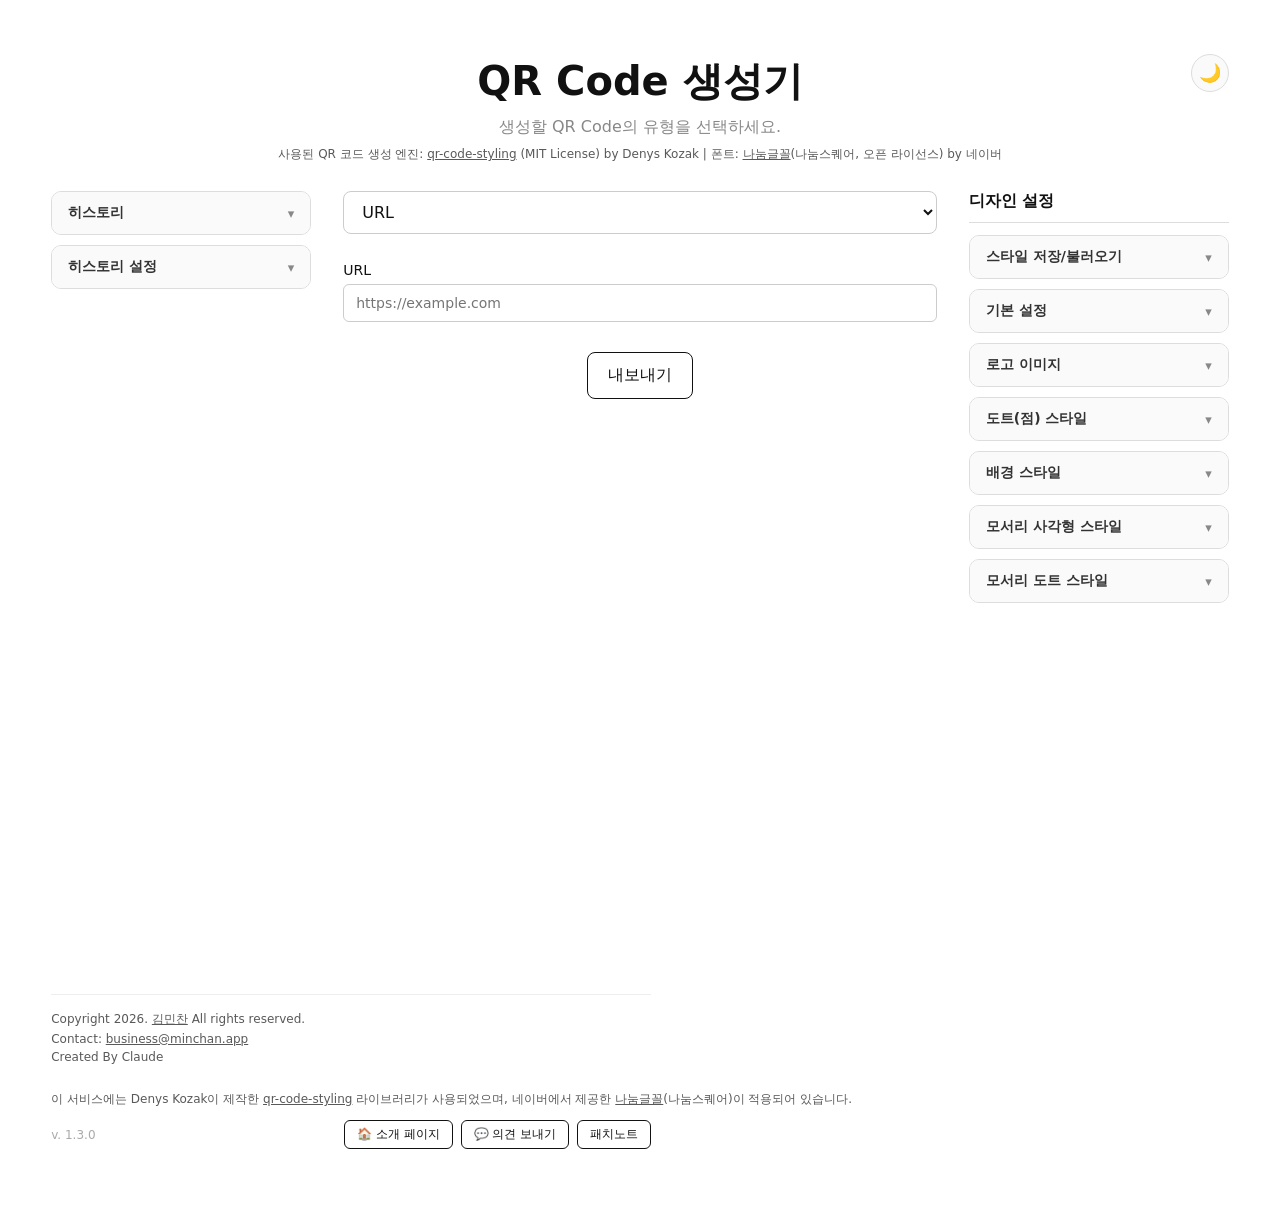
==== app.html @ cf6f876b "v. 1.4.0" ====
<!doctype html>
<html lang="ko">
  <head>
    <meta charset="UTF-8" />
    <meta name="viewport" content="width=device-width, initial-scale=1.0" />
    <!-- 테마 FOUC 방지: CSS 로드 전에 data-theme 속성을 즉시 적용 -->
    <script>
      (function () {
        var t =
          localStorage.getItem("qrgen-theme") ||
          (window.matchMedia("(prefers-color-scheme: dark)").matches
            ? "dark"
            : "light");
        document.documentElement.setAttribute("data-theme", t);
      })();
    </script>
    <title>QR Code 생성기 | 와이파이·연락처·일정 QR코드 무료 생성</title>

    <!-- 외부 도메인 미리 연결 -->
    <link rel="preconnect" href="https://cdn.jsdelivr.net" crossorigin />
    <link rel="preconnect" href="https://unpkg.com" crossorigin />

    <!-- 헤더에 바로 쓰이는 폰트는 preload -->
    <link
      rel="preload"
      href="https://cdn.jsdelivr.net/gh/moonspam/NanumSquare@master/NanumSquareB.woff2"
      as="font"
      type="font/woff2"
      crossorigin
    />

    <!-- 인증 관련 -->
    <meta
      name="naver-site-verification"
      content="c78c9ea07f82de562ffab18982769037eab8edfd"
    />
    <meta name="google-adsense-account" content="ca-pub-9976228668134956" />
    <!-- 인증 관련 END-->

    <!-- 검색엔진 메타데이터 -->
    <meta
      name="title"
      content="QR Code 생성기 | 와이파이·연락처·일정 QR코드 무료 생성"
    />
    <meta
      name="description"
      content="텍스트, 와이파이, URL, 이메일, 전화번호, 연락처, 일정, 위치까지 9가지 종류의 QR 코드를 무료로 만들 수 있는 사이트입니다. 색상·로고·모양 등 디자인을 자유롭게 커스터마이징하고 PNG, JPEG, WEBP, SVG로 다운로드하세요."
    />
    <meta name="author" content="김민찬" />
    <meta name="language" content="Korean" />
    <meta name="robots" content="index, follow" />
    <link rel="canonical" href="https://qr.minchan.app/app" />
    <!-- 검색엔진 메타데이터 END -->

    <!-- Open Graph -->
    <meta property="og:type" content="website" />
    <meta property="og:site_name" content="QR Code 생성기" />
    <meta
      property="og:title"
      content="QR Code 생성기 | 와이파이·연락처·일정 QR코드 무료 생성"
    />
    <meta
      property="og:description"
      content="텍스트, 와이파이, URL, 이메일, 전화번호, 일정 등등 9가지 종류의 QR 코드를 무료로 만들고 커스터마이징까지 할 수 있는 사이트입니다."
    />
    <meta property="og:url" content="https://qr.minchan.app/app" />
    <meta property="og:image" content="https://qr.minchan.app/og-image.png" />
    <meta property="og:locale" content="ko_KR" />
    <!-- Open Graph END -->

    <!-- SNS-Twitter 메타데이터 -->
    <meta name="twitter:card" content="summary_large_image" />
    <meta
      name="twitter:title"
      content="QR Code 생성기 | 와이파이·연락처·일정 QR코드 무료 생성"
    />
    <meta
      name="twitter:description"
      content="텍스트, 와이파이, URL, 이메일, 전화번호, 일정 등등 9가지 종류의 QR 코드를 무료로 만들고 커스터마이징까지 할 수 있는 사이트입니다."
    />
    <meta name="twitter:image" content="https://qr.minchan.app/og-image.png" />
    <!-- SNS-Twitter 메타데이터 END -->

    <!-- Favicon 설정 -->
    <link
      rel="apple-touch-icon"
      sizes="57x57"
      href="/favicon/apple-icon-57x57.png"
    />
    <link
      rel="apple-touch-icon"
      sizes="60x60"
      href="/favicon/apple-icon-60x60.png"
    />
    <link
      rel="apple-touch-icon"
      sizes="72x72"
      href="/favicon/apple-icon-72x72.png"
    />
    <link
      rel="apple-touch-icon"
      sizes="76x76"
      href="/favicon/apple-icon-76x76.png"
    />
    <link
      rel="apple-touch-icon"
      sizes="114x114"
      href="/favicon/apple-icon-114x114.png"
    />
    <link
      rel="apple-touch-icon"
      sizes="120x120"
      href="/favicon/apple-icon-120x120.png"
    />
    <link
      rel="apple-touch-icon"
      sizes="144x144"
      href="/favicon/apple-icon-144x144.png"
    />
    <link
      rel="apple-touch-icon"
      sizes="152x152"
      href="/favicon/apple-icon-152x152.png"
    />
    <link
      rel="apple-touch-icon"
      sizes="180x180"
      href="/favicon/apple-icon-180x180.png"
    />
    <link
      rel="icon"
      type="image/png"
      sizes="192x192"
      href="/favicon/android-icon-192x192.png"
    />
    <link
      rel="icon"
      type="image/png"
      sizes="32x32"
      href="/favicon/favicon-32x32.png"
    />
    <link
      rel="icon"
      type="image/png"
      sizes="96x96"
      href="/favicon/favicon-96x96.png"
    />
    <link
      rel="icon"
      type="image/png"
      sizes="16x16"
      href="/favicon/favicon-16x16.png"
    />
    <link rel="manifest" href="/favicon/manifest.json" />
    <meta name="msapplication-TileColor" content="#ffffff" />
    <meta
      name="msapplication-TileImage"
      content="/favicon/ms-icon-144x144.png"
    />
    <meta name="theme-color" content="#ffffff" />
    <!-- Favicon 설정 END -->

    <style>
      @font-face {
        font-family: "NanumSquare";
        font-weight: 400;
        font-display: swap; /* 추가 */
        src:
          local("☺"),
          url("https://cdn.jsdelivr.net/gh/moonspam/NanumSquare@master/NanumSquareR.woff2")
            format("woff2");
      }
      @font-face {
        font-family: "NanumSquare";
        font-weight: 700;
        font-display: swap; /* 추가 */
        src:
          local("☺"),
          url("https://cdn.jsdelivr.net/gh/moonspam/NanumSquare@master/NanumSquareB.woff2")
            format("woff2");
      }
    </style>

    <link rel="stylesheet" href="/app.css" />

    <!-- 렌더링 막지 않도록 defer -->
    <script defer src="/app.js"></script>

    <!-- QR Code generation powered by qr-code-styling.js (MIT License) by Denys Kozak -->
    <!-- LICENSE: https://github.com/kozakdenys/qr-code-styling/blob/master/LICENSE ----->
    <script
      defer
      src="https://unpkg.com/qr-code-styling@1.9.2/lib/qr-code-styling.js"
    ></script>
    <!----------------------------------------------------------------------------------->
  </head>
  <body>
    <div class="page-content">
      <header class="page-header">
        <button
          id="theme-toggle"
          type="button"
          class="theme-toggle-btn"
          title="다크 모드로 전환"
        >
          🌙
        </button>
        <h1 id="title">QR Code 생성기</h1>
        <p class="lead">생성할 QR Code의 유형을 선택하세요.</p>
        <p class="engine-credit">
          사용된 QR 코드 생성 엔진:
          <a
            href="https://github.com/kozakdenys/qr-code-styling"
            target="_blank"
            rel="noopener"
            >qr-code-styling</a
          >
          (MIT License) by Denys Kozak | 폰트:
          <a
            href="https://hangeul.naver.com/fonts/search?f=nanum"
            target="_blank"
            rel="noopener"
            >나눔글꼴</a
          >(나눔스퀘어, 오픈 라이선스) by 네이버
        </p>
      </header>

      <!-- 비 크롬 브라우저 경고 -->
      <div id="browser-warning" style="display: none">
        <div class="browser-warning-box">
          <div class="browser-warning-content">
            <h3 style="text-align: center">⚠️ 다른 브라우저 감지 됨 ⚠️</h3>
            Google Chrome이 아닌 브라우저에서 사용 시 일부 기능(내보내기,
            미리보기 실시간 반영 등)이 정상적으로 동작하지 않을 수 있습니다.
            <a
              id="browser-warning-chrome-link"
              href="#"
              target="_self"
              rel="noopener"
              >Chrome으로 열기</a
            >
          </div>
          <div class="browser-warning-footer">
            <label class="browser-warning-label">
              <input type="checkbox" id="browser-warning-noshow" />
              이 경고 다시는 보지않기
            </label>
            <button id="browser-warning-close" type="button">닫기</button>
          </div>
        </div>
      </div>

      <div class="app-layout">
        <!-- ===================== 좌측(데스크톱)/하단(모바일): 히스토리 ===================== -->
        <aside class="panel-history">
          <div class="accordion-group" data-group="history">
            <div class="accordion" id="history-panel">
              <button type="button" class="accordion-header">
                <span class="accordion-title">히스토리</span>
                <span class="accordion-icon">▾</span>
              </button>
              <div class="accordion-body">
                <div class="accordion-body-inner">
                  <div class="history-toolbar">
                    <small id="history-count-label"></small>
                    <button id="btn-clear-history" type="button">
                      전체 삭제
                    </button>
                  </div>
                  <div id="history-list"></div>
                  <div id="history-pagination"></div>
                </div>
              </div>
            </div>

            <div class="accordion" id="history-settings">
              <button type="button" class="accordion-header">
                <span class="accordion-title">히스토리 설정</span>
                <span class="accordion-icon">▾</span>
              </button>
              <div class="accordion-body">
                <div class="accordion-body-inner">
                  <label class="toggle-row">
                    <input id="history-enabled-toggle" type="checkbox" />
                    히스토리 기록 사용
                  </label>

                  <label class="history-max-row">
                    히스토리 최대 개수
                    <input
                      id="history-max-input"
                      type="number"
                      min="1"
                      max="500"
                      value="50"
                    />
                  </label>
                  <p class="settings-note">
                    설정한 개수를 초과하면 오래된 기록부터 자동으로 삭제됩니다.
                    (즐겨찾기된 항목은 우선 순위가 가장 낮습니다.)
                  </p>

                  <p class="settings-note">
                    아래 항목은 개인정보 보호를 위해 기본적으로 기록되지
                    않습니다. 필요한 항목만 활성화 해주시기 바랍니다.<br />
                    (모든 히스토리 정보는 외부로 전송되지 않으며, 사용자의
                    브라우저에만 저장됩니다. 여러명이 사용하는 기기인 경우
                    활성화 하지 않는 것을 추천합니다.)
                  </p>

                  <label class="toggle-row">
                    <input
                      id="privacy-wifi-password"
                      type="checkbox"
                      data-field="wifi-password"
                    />
                    와이파이 비밀번호 기록
                  </label>
                  <label class="toggle-row">
                    <input
                      id="privacy-vcard-name"
                      type="checkbox"
                      data-field="vcard-name"
                    />
                    연락처 이름 기록
                  </label>
                  <label class="toggle-row">
                    <input
                      id="privacy-vcard-phone"
                      type="checkbox"
                      data-field="vcard-phone"
                    />
                    연락처 전화번호 기록
                  </label>
                  <label class="toggle-row">
                    <input
                      id="privacy-vcard-email"
                      type="checkbox"
                      data-field="vcard-email"
                    />
                    연락처 이메일 기록
                  </label>
                  <label class="toggle-row">
                    <input
                      id="privacy-tel-number"
                      type="checkbox"
                      data-field="tel-number"
                    />
                    전화번호(전화) 기록
                  </label>
                  <label class="toggle-row">
                    <input
                      id="privacy-sms-number"
                      type="checkbox"
                      data-field="sms-number"
                    />
                    전화번호(문자) 번호 기록
                  </label>
                  <label class="toggle-row">
                    <input
                      id="privacy-email-address"
                      type="checkbox"
                      data-field="email-address"
                    />
                    이메일 주소 기록
                  </label>
                </div>
              </div>
            </div>
          </div>
        </aside>

        <!-- ===================== 중앙: QR 생성 본문 ===================== -->
        <main class="panel-main">
          <label for="qr-type-select" class="sr-only">QR 코드 종류 선택</label>
          <select id="qr-type-select">
            <option value="url" selected>URL</option>
            <option value="wifi">와이파이</option>
            <option value="text">텍스트</option>
            <option value="email">이메일</option>
            <option value="tel">전화번호(전화)</option>
            <option value="sms">전화번호(문자)</option>
            <option value="vcard">연락처</option>
            <option value="event">일정</option>
            <option value="geo">위치</option>
          </select>

          <!-- 텍스트 -->
          <div class="type-fields-section" id="type-fields-text">
            <textarea
              id="text-content"
              placeholder="여기에 텍스트 입력..."
            ></textarea>
          </div>

          <!-- 와이파이 -->
          <div
            class="type-fields-section"
            id="type-fields-wifi"
            style="display: none"
          >
            <label>
              네트워크 이름 (SSID)
              <input id="wifi-ssid" type="text" placeholder="My_WiFi" />
            </label>
            <label>
              비밀번호
              <input id="wifi-password" type="text" placeholder="비밀번호" />
            </label>
            <label>
              암호화 방식
              <select id="wifi-encryption">
                <option value="WPA" selected>WPA/WPA2</option>
                <option value="WEP">WEP</option>
                <option value="nopass">암호화 없음</option>
              </select>
            </label>
            <label>
              <input id="wifi-hidden" type="checkbox" />
              숨겨진 네트워크
            </label>
          </div>

          <!-- URL -->
          <div
            class="type-fields-section"
            id="type-fields-url"
            style="display: none"
          >
            <label>
              URL
              <input
                id="url-input"
                type="text"
                placeholder="https://example.com"
              />
            </label>
          </div>

          <!-- 이메일 -->
          <div
            class="type-fields-section"
            id="type-fields-email"
            style="display: none"
          >
            <label>
              받는 사람 이메일
              <input
                id="email-address"
                type="email"
                placeholder="example@email.com"
              />
            </label>
            <label>
              제목 (선택)
              <input id="email-subject" type="text" />
            </label>
            <label>
              내용 (선택)
              <textarea id="email-body"></textarea>
            </label>
          </div>

          <!-- 전화번호(전화) -->
          <div
            class="type-fields-section"
            id="type-fields-tel"
            style="display: none"
          >
            <label>
              전화번호
              <input id="tel-number" type="tel" placeholder="010-1234-5678" />
            </label>
          </div>

          <!-- 전화번호(문자) -->
          <div
            class="type-fields-section"
            id="type-fields-sms"
            style="display: none"
          >
            <label>
              전화번호
              <input id="sms-number" type="tel" placeholder="010-1234-5678" />
            </label>
            <label>
              문자 내용 (선택)
              <textarea id="sms-message"></textarea>
            </label>
          </div>

          <!-- 연락처 -->
          <div
            class="type-fields-section"
            id="type-fields-vcard"
            style="display: none"
          >
            <label>
              이름
              <input id="vcard-name" type="text" />
            </label>
            <label>
              전화번호 (선택)
              <input id="vcard-phone" type="tel" />
            </label>
            <label>
              이메일 (선택)
              <input id="vcard-email" type="email" />
            </label>
            <label>
              회사/소속 (선택)
              <input id="vcard-org" type="text" />
            </label>
          </div>

          <!-- 일정 -->
          <div
            class="type-fields-section"
            id="type-fields-event"
            style="display: none"
          >
            <label>
              제목
              <input id="event-title" type="text" />
            </label>
            <label>
              시작 일시
              <input id="event-start" type="datetime-local" />
            </label>
            <label>
              종료 일시 (선택)
              <input id="event-end" type="datetime-local" />
            </label>
            <label>
              장소 (선택)
              <input id="event-location" type="text" />
            </label>
            <label>
              설명 (선택)
              <textarea id="event-description"></textarea>
            </label>
          </div>

          <!-- 위치 -->
          <div
            class="type-fields-section"
            id="type-fields-geo"
            style="display: none"
          >
            <label>
              위도
              <input
                id="geo-lat"
                type="number"
                step="any"
                placeholder="37.5665"
              />
            </label>
            <label>
              경도
              <input
                id="geo-lng"
                type="number"
                step="any"
                placeholder="126.978"
              />
            </label>
          </div>

          <div id="qr-contrast-warning" style="display: none">
            <div class="contrast-warning-box">
              <span id="contrast-warning-text"></span>
              <details class="contrast-tip">
                <summary>해결 방법 보기</summary>
                <div class="contrast-tip-body">
                  <p>
                    배경색과 도트(점)·모서리 색상 사이의 명도 차이가 부족합니다.
                  </p>
                  <ul>
                    <li>
                      배경색을 더 밝게, 도트·모서리 색상을 더 어둡게 디자인하기
                    </li>
                    <li>
                      또는 반대로 어두운 배경에 밝은 도트·모서리로 디자인하기
                    </li>
                    <li>
                      그라데이션 사용 시 양 끝 색상 모두 배경과 충분한 대비
                      유지하기
                    </li>
                  </ul>
                </div>
              </details>
            </div>
          </div>

          <div id="qr-density-warning" style="display: none">
            <div class="contrast-warning-box">
              <span id="density-warning-text"></span>
              <details class="contrast-tip">
                <summary>해결 방법 보기</summary>
                <div class="contrast-tip-body">
                  <p>
                    입력한 내용(특히 한글)이 많을수록 QR 코드 안에 담기는
                    데이터양이 늘어나 모듈(점) 개수가 많아지고 조밀해집니다.
                  </p>
                  <ul>
                    <li>입력한 텍스트/내용을 줄이기</li>
                    <li>
                      오류 복원율을 L 또는 M으로 낮추기 (Q·H는 복원 데이터가
                      많아 더 조밀해집니다)
                    </li>
                    <li>로고 이미지를 제거하거나 더 작게 설정하기</li>
                    <li>
                      실제 출력(인쇄/화면) 크기를 키워서 모듈 하나의 크기를
                      키우기
                    </li>
                  </ul>
                </div>
              </details>
            </div>
          </div>

          <div id="qr-preview"></div>

          <button id="btn-export">내보내기</button>
        </main>

        <!-- ===================== 우측(데스크톱)/하단(모바일): 디자인 설정 ===================== -->
        <aside class="panel-design">
          <h2 class="panel-title">디자인 설정</h2>

          <div class="accordion-group" data-group="design">
            <div class="accordion">
              <button type="button" class="accordion-header">
                <span class="accordion-title">스타일 저장/불러오기</span>
                <span class="accordion-icon">▾</span>
              </button>
              <div class="accordion-body">
                <div class="accordion-body-inner">
                  <label>
                    스타일 이름
                    <input
                      id="preset-name-input"
                      type="text"
                      placeholder="예: 블루 그라데이션"
                    />
                  </label>
                  <div class="preset-actions">
                    <button id="btn-save-preset" type="button">
                      현재 디자인 저장
                    </button>
                  </div>

                  <label>
                    저장된 스타일
                    <select id="preset-select">
                      <option value="">저장된 스타일 없음</option>
                    </select>
                  </label>
                  <div class="preset-actions">
                    <button id="btn-load-preset" type="button">불러오기</button>
                    <button id="btn-delete-preset" type="button">삭제</button>
                  </div>
                </div>
              </div>
            </div>

            <div class="accordion">
              <button type="button" class="accordion-header">
                <span class="accordion-title">기본 설정</span>
                <span class="accordion-icon">▾</span>
              </button>
              <div class="accordion-body">
                <div class="accordion-body-inner">
                  <label>
                    모양
                    <select id="shape-select">
                      <option value="square" selected>사각형</option>
                      <option value="circle">원형</option>
                    </select>
                  </label>

                  <label>
                    너비 (px)
                    <input
                      id="width-input"
                      type="number"
                      min="50"
                      value="300"
                    />
                  </label>

                  <label>
                    높이 (px)
                    <input
                      id="height-input"
                      type="number"
                      min="50"
                      value="300"
                    />
                  </label>

                  <div class="logo-source-field">
                    <span>미리보기 화면 맞춤 기준</span>
                    <div class="logo-source-options">
                      <label
                        ><input
                          type="radio"
                          name="preview-view-mode"
                          checked
                          value="height"
                        />
                        높이 기준</label
                      >
                      <label
                        ><input
                          type="radio"
                          name="preview-view-mode"
                          value="width"
                        />
                        너비 기준</label
                      >
                      <label
                        ><input
                          type="radio"
                          name="preview-view-mode"
                          value="manual"
                        />
                        직접 조절</label
                      >
                    </div>
                  </div>
                  <p class="settings-note">
                    화면에 보이는 미리보기 크기에만 적용됩니다 (내보내기 이미지
                    해상도는 아래 너비/높이(px) 값을 따릅니다). 높이 기준을
                    선택하면 화면에 남은 공간을 최대한 채우도록 미리보기 높이가
                    자동으로 계산되고, 직접 조절을 선택하면 미리보기 상자 오른쪽
                    가장자리를 드래그해 1:1 비율을 유지한 채 크기를 조절할 수
                    있습니다.
                  </p>

                  <label>
                    전체 여백 (px)
                    <input id="margin-input" type="number" min="0" value="0" />
                  </label>

                  <label>
                    오류 복원율
                    <select id="error-corr-select">
                      <option value="L">L (약 7% 복원)</option>
                      <option value="M">M (약 15% 복원)</option>
                      <option value="Q" selected>Q (약 25% 복원)</option>
                      <option value="H">H (약 30% 복원)</option>
                    </select>
                  </label>
                </div>
              </div>
            </div>

            <div class="accordion">
              <button type="button" class="accordion-header">
                <span class="accordion-title">로고 이미지</span>
                <span class="accordion-icon">▾</span>
              </button>
              <div class="accordion-body">
                <div class="accordion-body-inner">
                  <div class="logo-source-field">
                    <span>입력 방식</span>
                    <div class="logo-source-options">
                      <label
                        ><input
                          type="radio"
                          name="logo-source"
                          value="url"
                          checked
                        />
                        URL</label
                      >
                      <label
                        ><input
                          type="radio"
                          name="logo-source"
                          value="upload"
                        />
                        파일 업로드</label
                      >
                    </div>
                  </div>

                  <div id="logo-url-area">
                    <label>
                      로고 이미지 URL
                      <input
                        id="logo-url-input"
                        type="text"
                        placeholder="https://..."
                      />
                    </label>
                  </div>

                  <div id="logo-upload-area" style="display: none">
                    <label>
                      로고 이미지 파일
                      <input
                        id="logo-file-input"
                        type="file"
                        accept="image/*"
                      />
                    </label>
                    <div id="logo-file-preview" style="display: none">
                      <img
                        id="logo-file-thumb"
                        src=""
                        alt="업로드한 로고 이미지 미리보기"
                      />
                      <button id="logo-file-clear" type="button">제거</button>
                    </div>
                  </div>

                  <label>
                    로고 크기 (0 ~ 0.5)
                    <input
                      id="image-size-input"
                      type="number"
                      min="0"
                      max="0.5"
                      step="0.01"
                      value="0.4"
                    />
                  </label>

                  <label>
                    로고 마진 (px)
                    <input
                      id="image-margin-input"
                      type="number"
                      min="0"
                      value="0"
                    />
                  </label>
                </div>
              </div>
            </div>

            <div class="accordion">
              <button type="button" class="accordion-header">
                <span class="accordion-title">도트(점) 스타일</span>
                <span class="accordion-icon">▾</span>
              </button>
              <div class="accordion-body">
                <div class="accordion-body-inner">
                  <small
                    >주의: 배경색과 비슷한 밝기의 색을 선택할 경우 인식이 잘 안
                    될 수도 있습니다.</small
                  >
                  <label>
                    색상
                    <input id="dots-color-input" type="color" value="#000000" />
                  </label>

                  <label>
                    스타일
                    <select id="dots-type-select">
                      <option value="square" selected>사각형</option>
                      <option value="rounded">둥근 사각형</option>
                      <option value="extra-rounded">매우 둥근 사각형</option>
                      <option value="dots">점 패턴</option>
                      <option value="classy">클래식</option>
                      <option value="classy-rounded">둥근 클래식</option>
                    </select>
                  </label>

                  <label>
                    <input id="dots-gradient-toggle" type="checkbox" />
                    그라데이션 사용
                  </label>

                  <div id="dots-gradient-fields">
                    <label>
                      그라데이션 종류
                      <select id="dots-gradient-type-select">
                        <option value="linear" selected>선형</option>
                        <option value="radial">원형</option>
                      </select>
                    </label>

                    <label>
                      회전 (도)
                      <input
                        id="dots-gradient-rotation-input"
                        type="number"
                        value="0"
                      />
                    </label>

                    <label>
                      색상 1
                      <input
                        id="dots-gradient-color1-input"
                        type="color"
                        value="#000000"
                      />
                    </label>

                    <label>
                      색상 2
                      <input
                        id="dots-gradient-color2-input"
                        type="color"
                        value="#ffffff"
                      />
                    </label>
                  </div>
                </div>
              </div>
            </div>

            <div class="accordion">
              <button type="button" class="accordion-header">
                <span class="accordion-title">배경 스타일</span>
                <span class="accordion-icon">▾</span>
              </button>
              <div class="accordion-body">
                <div class="accordion-body-inner">
                  <label>
                    색상
                    <input id="bg-color-input" type="color" value="#ffffff" />
                  </label>

                  <label>
                    <input id="bg-gradient-toggle" type="checkbox" />
                    그라데이션 사용
                  </label>

                  <div id="bg-gradient-fields">
                    <label>
                      그라데이션 종류
                      <select id="bg-gradient-type-select">
                        <option value="linear" selected>선형</option>
                        <option value="radial">원형</option>
                      </select>
                    </label>

                    <label>
                      회전 (도)
                      <input
                        id="bg-gradient-rotation-input"
                        type="number"
                        value="0"
                      />
                    </label>

                    <label>
                      색상 1
                      <input
                        id="bg-gradient-color1-input"
                        type="color"
                        value="#ffffff"
                      />
                    </label>

                    <label>
                      색상 2
                      <input
                        id="bg-gradient-color2-input"
                        type="color"
                        value="#000000"
                      />
                    </label>
                  </div>
                </div>
              </div>
            </div>

            <div class="accordion">
              <button type="button" class="accordion-header">
                <span class="accordion-title">모서리 사각형 스타일</span>
                <span class="accordion-icon">▾</span>
              </button>
              <div class="accordion-body">
                <div class="accordion-body-inner">
                  <small
                    >주의: 배경색과 비슷한 밝기의 색을 선택할 경우 인식이 잘 안
                    될 수도 있습니다.</small
                  >
                  <label>
                    색상
                    <input
                      id="corners-square-color-input"
                      type="color"
                      value="#000000"
                    />
                  </label>

                  <label>
                    스타일
                    <select id="corners-square-type-select">
                      <option value="">(점 스타일 따라가기)</option>
                      <option value="square">사각형</option>
                      <option value="dot">원형</option>
                      <option value="dots">점 패턴</option>
                      <option value="rounded">둥근 사각형</option>
                      <option value="extra-rounded">매우 둥근 사각형</option>
                      <option value="classy">클래식</option>
                      <option value="classy-rounded">둥근 클래식</option>
                    </select>
                  </label>

                  <label>
                    <input
                      id="corners-square-gradient-toggle"
                      type="checkbox"
                    />
                    그라데이션 사용
                  </label>

                  <div id="corners-square-gradient-fields">
                    <label>
                      그라데이션 종류
                      <select id="corners-square-gradient-type-select">
                        <option value="linear" selected>선형</option>
                        <option value="radial">원형</option>
                      </select>
                    </label>

                    <label>
                      회전 (도)
                      <input
                        id="corners-square-gradient-rotation-input"
                        type="number"
                        value="0"
                      />
                    </label>

                    <label>
                      색상 1
                      <input
                        id="corners-square-gradient-color1-input"
                        type="color"
                        value="#000000"
                      />
                    </label>

                    <label>
                      색상 2
                      <input
                        id="corners-square-gradient-color2-input"
                        type="color"
                        value="#ffffff"
                      />
                    </label>
                  </div>
                </div>
              </div>
            </div>

            <div class="accordion">
              <button type="button" class="accordion-header">
                <span class="accordion-title">모서리 도트 스타일</span>
                <span class="accordion-icon">▾</span>
              </button>
              <div class="accordion-body">
                <div class="accordion-body-inner">
                  <small
                    >주의: 배경색과 비슷한 밝기의 색을 선택할 경우 인식이 잘 안
                    될 수도 있습니다.</small
                  >
                  <label>
                    색상
                    <input
                      id="corners-dot-color-input"
                      type="color"
                      value="#000000"
                    />
                  </label>

                  <label>
                    스타일
                    <select id="corners-dot-type-select">
                      <option value="">(점 스타일 따라가기)</option>
                      <option value="square">사각형</option>
                      <option value="dot">원형</option>
                      <option value="dots">점 패턴</option>
                      <option value="rounded">둥근 사각형</option>
                      <option value="extra-rounded">매우 둥근 사각형</option>
                      <option value="classy">클래식</option>
                      <option value="classy-rounded">둥근 클래식</option>
                    </select>
                  </label>

                  <label>
                    <input id="corners-dot-gradient-toggle" type="checkbox" />
                    그라데이션 사용
                  </label>

                  <div id="corners-dot-gradient-fields">
                    <label>
                      그라데이션 종류
                      <select id="corners-dot-gradient-type-select">
                        <option value="linear" selected>선형</option>
                        <option value="radial">원형</option>
                      </select>
                    </label>

                    <label>
                      회전 (도)
                      <input
                        id="corners-dot-gradient-rotation-input"
                        type="number"
                        value="0"
                      />
                    </label>

                    <label>
                      색상 1
                      <input
                        id="corners-dot-gradient-color1-input"
                        type="color"
                        value="#000000"
                      />
                    </label>

                    <label>
                      색상 2
                      <input
                        id="corners-dot-gradient-color2-input"
                        type="color"
                        value="#ffffff"
                      />
                    </label>
                  </div>
                </div>
              </div>
            </div>
          </div>
        </aside>
      </div>
    </div>

    <div id="export-modal">
      <div class="modal-box">
        <h2>QR 코드 내보내기</h2>
        <select id="download-ext-select">
          <option value="png">.png</option>
          <option value="jpeg">.jpeg</option>
          <option value="webp">.webp</option>
          <option value="svg" selected>.svg</option>
        </select>
        <div id="export-contrast-warning" style="display: none">
          <div class="contrast-warning-box">
            <span id="export-contrast-warning-text"></span>
            <details class="contrast-tip">
              <summary>해결 방법 보기</summary>
              <div class="contrast-tip-body">
                <p>
                  배경색과 도트(점)·모서리 색상 사이의 명도 차이가 부족합니다.
                </p>
                <ul>
                  <li>
                    배경색을 더 밝게, 도트·모서리 색상을 더 어둡게 디자인하기
                  </li>
                  <li>
                    또는 반대로 어두운 배경에 밝은 도트·모서리로 디자인하기
                  </li>
                  <li>
                    그라데이션 사용 시 양 끝 색상 모두 배경과 충분한 대비
                    유지하기
                  </li>
                </ul>
              </div>
            </details>
          </div>
        </div>
        <div class="modal-actions">
          <button id="btn-download">다운로드</button>
          <button id="modal-close-btn">닫기</button>
        </div>
      </div>
    </div>

    <div id="patch-notes-modal">
      <div class="modal-box patch-notes-box">
        <h2>패치노트</h2>
        <div class="patch-notes-content">
          <!--
          <div class="patch-note-entry">
            <h3 class="patch-note-version">
              v. 1.0.0 <span class="patch-note-date">2026. 08.</span>
            </h3>
            <p class="patch-note-label">[버전 제목]</p>
            <ul>
              <li></li>
              <li></li>
            </ul>
          </div>
          -->
          <div class="patch-note-entry">
            <h3 class="patch-note-version">
              v. 1.4.0 <span class="patch-note-date">2026. 07. 29.</span>
            </h3>
            <p class="patch-note-label">사소한 기능 추가/버그 픽스</p>
            <ul>
              <li>
                여러가지 미리보기 표시 방법 추가 (기본 설정 -> 미리보기 화면
                맞춤 기준)
              </li>
              <li>
                전화번호/이메일 QR에서 ';', ',' 값이 포함 될 경우 문제가 생기는
                버그 픽스
              </li>
              <li>QR 조밀도 증가시 가이드라인 표시 기능 추가</li>
            </ul>
          </div>
          <div class="patch-note-entry">
            <h3 class="patch-note-version">
              v. 1.3.0 <span class="patch-note-date">2026. 07. 24.</span>
            </h3>
            <p class="patch-note-label">가이드 페이지 제작</p>
            <ul>
              <li>
                여러가지 가이드 페이지 제작 (<a
                  href="https://qr.minchan.app/wifi-qr"
                  >와이파이</a
                >, <a href="https://qr.minchan.app/business-card-qr">명함</a>,
                <a href="https://qr.minchan.app/menu-qr">메뉴판</a> qr 가이드)
              </li>
              <li>자기소개서 페이지 내용 추가</li>
              <li>사소한 버그 픽스</li>
            </ul>
          </div>
          <div class="patch-note-entry">
            <h3 class="patch-note-version">
              v. 1.2.0 <span class="patch-note-date">2026. 07. 01.</span>
            </h3>
            <p class="patch-note-label">사이트 자기소개서 제작</p>
            <ul>
              <li>어떤 도구인지 쉽게 알 수 있도록 소개페이지 추가</li>
            </ul>
          </div>
          <div class="patch-note-entry">
            <h3 class="patch-note-version">
              v. 1.1.0 <span class="patch-note-date">2026. 07. 01.</span>
            </h3>
            <p class="patch-note-label">
              히스토리 기능 개편 및 편의성 기능 추가
            </p>
            <ul>
              <li>민감정보가 모자이크된 히스토리도 불러올 수 있게 수정</li>
              <li>생성 버튼 삭제 및 자동 히스토리 등록</li>
              <li>히스토리 즐겨찾기 기능 추가</li>
              <li>오래된 히스토리 자동 삭제 기능 추가</li>
              <li>커스텀한 디자인 초기값으로 되돌리기 기능 추가</li>
              <li>
                마지막으로 생성한 QR 코드 유형을 다음 방문시 초기값으로 지정
              </li>
              <li>버그 제보, 건의 사항 등 의견을 듣기 위한 구글 폼 추가</li>
              <li>다크/라이트 모드 추가</li>
            </ul>
          </div>
          <div class="patch-note-entry">
            <h3 class="patch-note-version">
              v. 1.0.0 <span class="patch-note-date">2026. 06. 31.</span>
            </h3>
            <p class="patch-note-label">정식 출시</p>
            <ul>
              <li>
                URL, 텍스트, 와이파이, 이메일, 전화번호(전화/문자), 연락처,
                일정, 위치 등 9가지 유형의 QR Code 생성 지원
              </li>
              <li>QR Code의 색상·스타일·그라데이션·로고 커스터마이징</li>
              <li>PNG / JPEG / WEBP / SVG 형식 내보내기</li>
              <li>스타일 프리셋 저장 및 불러오기</li>
              <li>생성 히스토리 기록 (개인정보 보호 설정 포함)</li>
              <li>명도 대비 경고 (QR 인식률 저하 방지)</li>
              <li>모바일·데스크톱 반응형 디자인</li>
              <li>폰트 및 페이지 로딩 최적화</li>
              <li>Favicon 설정 추가</li>
              <li>패치노트 추가 및 현제 버전표기</li>
            </ul>
          </div>
        </div>
        <div class="modal-actions">
          <button id="patch-notes-close-btn">닫기</button>
        </div>
      </div>
    </div>

    <footer class="page-footer">
      <hr />
      <small
        >Copyright 2026. <a href="https://minchan.app">김민찬</a> All rights
        reserved.</small
      >
      <small>
        Contact: <a href="mailto:business@minchan.app">business@minchan.app</a>
      </small>
      <small>Created By Claude</small>
      <br />
      <small>
        이 서비스에는 Denys Kozak이 제작한
        <a
          href="https://github.com/kozakdenys/qr-code-styling"
          target="_blank"
          rel="noopener"
          >qr-code-styling</a
        >
        라이브러리가 사용되었으며, 네이버에서 제공한
        <a
          href="https://hangeul.naver.com/fonts/search?f=nanum"
          target="_blank"
          rel="noopener"
          >나눔글꼴</a
        >(나눔스퀘어)이 적용되어 있습니다.
      </small>
      <div class="footer-bar">
        <span class="site-version">v. 1.3.0</span>
        <div class="footer-bar-links">
          <a
            href="https://qr.minchan.app/"
            class="footer-btn footer-link-btn"
            id="link-to-landing"
            >🏠 소개 페이지</a
          >
          <a
            href="https://forms.gle/BvHiWuuexWZ9Sm5x8"
            target="_blank"
            rel="noopener"
            class="footer-btn footer-link-btn"
            >💬 의견 보내기</a
          >
          <button id="btn-patch-notes" type="button" class="footer-btn">
            패치노트
          </button>
        </div>
      </div>
    </footer>

    <script>
      // 소개 페이지로 돌아갈 때는 "qrgen-visited" 플래그를 지워서,
      // 소개 페이지가 곧바로 app.html로 되튕기지 않고 정상적으로 보이게 함.
      // (다음에 "사용해보기"를 다시 누르면 플래그는 다시 true로 설정됨)
      (function () {
        var link = document.getElementById("link-to-landing");
        if (!link) return;
        link.addEventListener("click", function () {
          try {
            localStorage.removeItem("qrgen-visited");
          } catch (e) {
            // localStorage를 못 쓰는 환경이면 그냥 넘어감
          }
        });
      })();
    </script>
  </body>
</html>
---- app.css ----
/* ===================================================================
   테마 변수  —  @media (prefers-color-scheme) 를 쓰면 시스템 설정을
   자동으로 따르지만, JS 가 <html data-theme="..."> 를 설정한 순간부터
   그 명시값이 우선합니다. 인라인 스크립트로 FOUC 를 방지합니다.
=================================================================== */
:root {
  color-scheme: light;

  /* 배경 */
  --bg: #ffffff;
  --bg-2: #fafafa;
  --bg-3: #f0f0f0;

  /* 텍스트 */
  --fg: #111111;
  --fg-2: #333333;
  --fg-3: #595959;
  --fg-4: #888888;
  --fg-5: #aaaaaa;

  /* 테두리 */
  --border: #dddddd;
  --border-2: #eeeeee;
  --border-input: #cccccc;

  /* 경고 — 중간 */
  --warn-mod-bg: #fff8e1;
  --warn-mod-border: #f9a825;
  --warn-mod-fg: #4e3600;

  /* 경고 — 심각 */
  --warn-sev-bg: #ffebee;
  --warn-sev-border: #e53935;
  --warn-sev-fg: #7f0000;

  /* 브라우저 경고 */
  --bwarn-bg: #fff8e1;
  --bwarn-border: #f9a825;
  --bwarn-fg: #4e3600;
  --bwarn-link: #0057b7;
  --bwarn-link-hover: #003d82;

  /* 즐겨찾기 */
  --fav: #f5a623;
  --fav-bg: #fff8ee;
  --fav-item-bg: #fffdf5;

  /* 패치노트 */
  --pn-border: #111111;

  /* 스크롤바 */
  --scrollbar-track: #f0f0f0;
  --scrollbar-thumb: #cccccc;
  --scrollbar-thumb-hover: #aaaaaa;

  /* 파일 인풋 */
  --file-bg: #f8f9fa;
  --file-border: #cccccc;
  --file-border-hover: #888888;
  --file-fg: #595959;
}

/* 다크 모드: 시스템 설정 (명시적 override 없을 때) */
@media (prefers-color-scheme: dark) {
  :root:not([data-theme="light"]) {
    color-scheme: dark;
    --bg: #141414;
    --bg-2: #1e1e1e;
    --bg-3: #2c2c2c;
    --fg: #e2e2e2;
    --fg-2: #c0c0c0;
    --fg-3: #909090;
    --fg-4: #636363;
    --fg-5: #666666;
    --border: #383838;
    --border-2: #2c2c2c;
    --border-input: #4a4a4a;
    --warn-mod-bg: #2a1f00;
    --warn-mod-border: #c68a00;
    --warn-mod-fg: #ffd54f;
    --warn-sev-bg: #240000;
    --warn-sev-border: #b71c1c;
    --warn-sev-fg: #ef9a9a;
    --bwarn-bg: #2a1f00;
    --bwarn-border: #c68a00;
    --bwarn-fg: #ffd54f;
    --bwarn-link: #64b5f6;
    --bwarn-link-hover: #90caf9;
    --fav: #f5a623;
    --fav-bg: #2a1f00;
    --fav-item-bg: #1e1a00;
    --pn-border: #e2e2e2;
    --scrollbar-track: #1e1e1e;
    --scrollbar-thumb: #444444;
    --scrollbar-thumb-hover: #636363;
    --file-bg: #1e1e1e;
    --file-border: #4a4a4a;
    --file-border-hover: #636363;
    --file-fg: #909090;
  }
}

/* 다크 모드: 사용자가 명시적으로 선택 */
:root[data-theme="dark"] {
  color-scheme: dark;
  --bg: #141414;
  --bg-2: #1e1e1e;
  --bg-3: #2c2c2c;
  --fg: #e2e2e2;
  --fg-2: #c0c0c0;
  --fg-3: #909090;
  --fg-4: #636363;
  --fg-5: #666666;
  --border: #383838;
  --border-2: #2c2c2c;
  --border-input: #4a4a4a;
  --warn-mod-bg: #2a1f00;
  --warn-mod-border: #c68a00;
  --warn-mod-fg: #ffd54f;
  --warn-sev-bg: #240000;
  --warn-sev-border: #b71c1c;
  --warn-sev-fg: #ef9a9a;
  --bwarn-bg: #2a1f00;
  --bwarn-border: #c68a00;
  --bwarn-fg: #ffd54f;
  --bwarn-link: #64b5f6;
  --bwarn-link-hover: #90caf9;
  --fav: #f5a623;
  --fav-bg: #2a1f00;
  --fav-item-bg: #1e1a00;
  --pn-border: #e2e2e2;
  --scrollbar-track: #1e1e1e;
  --scrollbar-thumb: #444444;
  --scrollbar-thumb-hover: #636363;
  --file-bg: #1e1e1e;
  --file-border: #4a4a4a;
  --file-border-hover: #636363;
  --file-fg: #909090;
}

/* ===================================================================
   기본 리셋 & 폰트
=================================================================== */
* {
  box-sizing: border-box;
  font-family: "NanumSquare", system-ui;
}

html,
body {
  min-height: 100dvh;
}

body {
  margin: 0;
  padding: 6dvh 5dvw 8dvh;
  font-family: "NanumSquare";
  color: var(--fg);
  background: var(--bg);
  word-break: keep-all;
  overflow-wrap: break-word;
}

.sr-only {
  position: absolute;
  width: 1px;
  height: 1px;
  overflow: hidden;
  clip: rect(0, 0, 0, 0);
  white-space: nowrap;
}

.page-content {
  min-height: 100dvh;
}

/* ---------- 헤더 ---------- */
.page-header {
  position: relative;
  text-align: center;
}

h1#title {
  font-size: clamp(26px, 6dvw, 40px);
  font-weight: 700;
  margin: 0 0 8px;
}

p.lead {
  margin: 0 0 8px;
  font-size: clamp(14px, 2.2dvw, 16px);
  color: var(--fg-4);
}

.engine-credit {
  margin: 0 0 28px;
  font-size: 12px;
  color: var(--fg-3);
}

.engine-credit a {
  color: var(--fg-3);
  text-decoration: underline;
}

.engine-credit a:hover {
  color: var(--fg);
}

/* ---------- 다크/라이트 모드 토글 버튼 ---------- */
.theme-toggle-btn {
  position: absolute !important;
  top: 0 !important;
  right: 0 !important;
  width: 38px !important;
  height: 38px !important;
  margin: 0 !important;
  padding: 0 !important;
  font-size: 18px !important;
  line-height: 1 !important;
  border: 1px solid var(--border) !important;
  border-radius: 50% !important;
  background: var(--bg-2) !important;
  color: var(--fg) !important;
  cursor: pointer !important;
  display: flex !important;
  align-items: center !important;
  justify-content: center !important;
  transition:
    background 0.15s,
    border-color 0.15s !important;
}

.theme-toggle-btn:hover {
  background: var(--bg-3) !important;
  border-color: var(--border-input) !important;
}

/* ---------- 브라우저 호환성 경고 ---------- */
#browser-warning {
  width: min(90dvw, 600px);
  margin: 0 auto 20px;
}

.browser-warning-box {
  background: var(--bwarn-bg);
  border: 1px solid var(--bwarn-border);
  border-radius: 8px;
  padding: 12px 16px;
  color: var(--bwarn-fg);
  font-size: 13px;
  line-height: 1.6;
}

.browser-warning-content {
  margin-bottom: 10px;
}

.browser-warning-content a {
  color: var(--bwarn-link);
  font-weight: 600;
  text-decoration: underline;
  margin-left: 8px;
  cursor: pointer;
}

.browser-warning-content a:hover {
  color: var(--bwarn-link-hover);
}

.browser-warning-footer {
  display: flex;
  align-items: center;
  justify-content: space-between;
  gap: 12px;
  flex-wrap: wrap;
}

.browser-warning-label {
  display: flex;
  align-items: center;
  gap: 8px;
  cursor: pointer;
  font-size: 13px;
}

.browser-warning-label input[type="checkbox"] {
  width: 15px;
  height: 15px;
  flex: none;
}

#browser-warning-close {
  margin: 0;
  padding: 6px 14px;
  font-size: 12px;
}

/* ---------- 전체 레이아웃 ---------- */
/* dvw/dvh는 "페이지 전체 폭/높이" 기준이라, 사이드바처럼 폭이 고정된
   좁은 영역 안에서 패딩/간격을 줄 때 쓰면 화면이 넓어질수록 패딩이
   같이 커져버린다. 그래서 아래부터는 컴포넌트 내부 간격은 모두 고정 px로,
   페이지 단위의 폭/위치(90dvw, max-height:90dvh 등)만 dvw/dvh로 둔다. */

.app-layout {
  display: grid;
  grid-template-columns: 1fr;
  grid-template-areas:
    "main"
    "design"
    "history";
  gap: 28px;
  align-items: start;
}

.panel-main {
  grid-area: main;
  text-align: center;
}

.panel-design {
  grid-area: design;
  width: 90dvw;
  max-width: 600px;
  margin: 0 auto;
  text-align: left;
}

.panel-history {
  grid-area: history;
  width: 90dvw;
  max-width: 600px;
  margin: 0 auto;
  text-align: left;
}

.panel-title {
  margin: 0 0 12px;
  padding-bottom: 10px;
  font-size: clamp(15px, 2dvw, 16px);
  font-weight: 700;
  border-bottom: 1px solid var(--border);
}

/* ---------- QR 종류 선택 ---------- */
select#qr-type-select {
  display: block;
  width: 90dvw;
  max-width: 320px;
  margin: 0 auto 28px;
  padding: 10px 14px;
  font-size: clamp(14px, 2dvw, 16px);
  font-family: inherit;
  border: 1px solid var(--border-input);
  border-radius: 8px;
  background: var(--bg);
  color: var(--fg);
  cursor: pointer;
}

/* ---------- QR 종류별 입력 영역 ---------- */
.type-fields-section {
  width: 90dvw;
  max-width: 600px;
  margin: 0 auto 20px;
  text-align: left;
}

.type-fields-section label {
  display: flex;
  flex-direction: column;
  align-items: stretch;
  gap: 6px;
  margin: 14px 0;
  font-size: clamp(13px, 1.8dvw, 14px);
}

.type-fields-section label:has(input[type="checkbox"]) {
  flex-direction: row;
  align-items: center;
  gap: 10px;
}

.type-fields-section label:has(input[type="checkbox"]) input[type="checkbox"] {
  flex: none;
  width: 18px;
  height: 18px;
}

.type-fields-section textarea,
.type-fields-section input[type="text"],
.type-fields-section input[type="email"],
.type-fields-section input[type="tel"],
.type-fields-section input[type="number"],
.type-fields-section input[type="datetime-local"],
.type-fields-section select {
  width: 100%;
  min-width: 0;
  padding: 10px 12px;
  font-size: clamp(13px, 1.8dvw, 14px);
  font-family: inherit;
  border: 1px solid var(--border-input);
  border-radius: 6px;
  background: var(--bg);
  color: var(--fg);
}

.type-fields-section textarea {
  min-height: 12dvh;
  resize: vertical;
}

/* ---------- QR 미리보기 ---------- */
/* 보기 모드: "너비 기준"은 CSS 너비를 고정하고 높이는 비율에 맞춰 auto로,
   "높이 기준"은 JS가 계산한 인라인 height(=100dvh - 주변 요소 높이)를 쓰고
   너비는 비율에 맞춰 auto로 잡는다. */
#qr-preview {
  margin: 24px auto;
}

#qr-preview.view-mode-width {
  width: min(90dvw, 360px);
  height: auto;
}

#qr-preview.view-mode-height {
  /* width:auto인 일반 block 요소는 부모 폭을 그대로 채워버려서 margin:auto
     중앙 정렬이 무의미해진다. fit-content로 자식(svg/canvas)의 실제 폭만큼만
     차지하도록 해야 가운데 정렬이 유지된다. */
  width: fit-content;
  min-width: 160px;
  max-width: 100%;
}

#qr-preview.view-mode-manual {
  /* 1:1 비율 고정: 가로 방향으로만 리사이즈 핸들을 두고,
     height는 aspect-ratio로 width를 그대로 따라가게 한다. */
  width: 320px;
  height: auto;
  aspect-ratio: 1 / 1;
  min-width: 160px;
  max-width: 100%;
  max-height: 90dvh;
  resize: horizontal;
  overflow: hidden;
  border: 1px solid var(--border-input);
  border-radius: 8px;
}

#qr-preview.view-mode-width svg,
#qr-preview.view-mode-width canvas {
  display: block;
  width: 100%;
  height: auto;
}

#qr-preview.view-mode-height svg,
#qr-preview.view-mode-height canvas {
  display: block;
  width: auto;
  height: 100%;
  max-width: 100%;
  margin: 0 auto;
}

#qr-preview.view-mode-manual svg,
#qr-preview.view-mode-manual canvas {
  display: block;
  width: 100%;
  height: 100%;
  object-fit: contain;
}

/* ---------- 버튼 ---------- */
button {
  display: inline-block;
  margin: 6px 6px;
  padding: 12px 20px;
  font-size: clamp(14px, 2dvw, 16px);
  font-family: inherit;
  color: var(--fg);
  background: var(--bg);
  border: 1px solid var(--fg);
  border-radius: 8px;
  cursor: pointer;
}

button:hover {
  background: var(--fg);
  color: var(--bg);
}

/* ---------- 아코디언 ---------- */
.accordion-group .accordion {
  margin-bottom: 10px;
}

.accordion-group .accordion:last-child {
  margin-bottom: 0;
}

.accordion {
  width: 100%;
  border: 1px solid var(--border);
  border-radius: 10px;
  overflow: hidden;
  text-align: left;
  background: var(--bg);
}

.accordion-header {
  display: flex;
  align-items: center;
  width: 100%;
  margin: 0;
  padding: 12px 16px;
  font-family: inherit;
  color: var(--fg-2);
  background: var(--bg-2);
  border: none;
  text-align: left;
  cursor: pointer;
}

.accordion-title {
  flex: 1 1 auto;
  min-width: 0;
  font-size: clamp(13px, 1.8dvw, 14px);
  font-weight: 600;
}

.accordion-icon {
  flex: none;
  margin-left: 12px;
  color: var(--fg-4);
  font-size: 13px;
  transition: transform 0.25s ease;
}

.accordion.open > .accordion-header .accordion-icon {
  transform: rotate(180deg);
}

.accordion-body {
  height: 0;
  overflow: hidden;
  transition: height 0.25s ease;
}

.accordion.open > .accordion-body {
  border-top: 1px solid var(--border-2);
}

.accordion-body-inner {
  padding: 16px;
  background: var(--bg);
}

/* 아코디언 내부 공통 폼 스타일 */
.accordion-body-inner label {
  display: flex;
  flex-direction: column;
  align-items: stretch;
  gap: 6px;
  margin: 14px 0;
  font-size: clamp(13px, 1.8dvw, 14px);
}

.accordion-body-inner label:has(input[type="checkbox"]) {
  flex-direction: row;
  align-items: center;
  gap: 10px;
}

.accordion-body-inner input[type="text"],
.accordion-body-inner input[type="number"],
.accordion-body-inner select {
  width: 100%;
  padding: 8px 10px;
  font-size: clamp(13px, 1.8dvw, 14px);
  font-family: inherit;
  border: 1px solid var(--border-input);
  border-radius: 6px;
  background: var(--bg);
  color: var(--fg);
}

.accordion-body-inner input[type="color"] {
  width: 40px;
  height: 30px;
  padding: 0;
  border: 1px solid var(--border-input);
  border-radius: 6px;
  background: var(--bg);
}

.accordion-body-inner input[type="checkbox"] {
  width: 16px;
  height: 16px;
  flex: none;
}

[id$="-gradient-fields"] {
  margin-top: 4px;
  padding-left: 12px;
  border-left: 2px solid var(--border-2);
}

.accordion-body-inner small {
  display: block;
  margin-bottom: 8px;
  color: var(--fg-4);
  font-size: 12px;
}

/* ---------- 스타일 저장/불러오기 ---------- */
.preset-actions {
  display: flex;
  gap: 8px;
  margin: 10px 0 16px;
}

.preset-actions button {
  flex: 1;
  margin: 0;
}

/* ---------- 디자인 초기값 리셋 버튼 ---------- */
.label-header {
  display: flex;
  align-items: center;
  justify-content: space-between;
}

.input-reset-btn {
  display: inline-block !important;
  width: auto !important;
  margin: 0 0 0 6px !important;
  padding: 1px 5px !important;
  font-size: 13px !important;
  border: 1px solid var(--border) !important;
  background: none !important;
  cursor: pointer !important;
  color: var(--fg-5) !important;
  border-radius: 4px !important;
  line-height: 1.5 !important;
  flex: none !important;
}

.input-reset-btn:hover {
  color: var(--fg-2) !important;
  background: var(--bg-3) !important;
  border-color: var(--border-input) !important;
}

/* ---------- 히스토리 ---------- */
.toggle-row {
  display: flex;
  align-items: center;
  gap: 10px;
  margin: 10px 0;
  font-size: clamp(13px, 1.8dvw, 14px);
  justify-content: flex-start;
}

.toggle-row input[type="checkbox"] {
  width: 16px;
  height: 16px;
  flex: none;
}

.settings-note {
  font-size: 12px;
  color: var(--fg-4);
  margin: 12px 0;
  line-height: 1.5;
}

.history-toolbar {
  display: flex;
  justify-content: space-between;
  margin-bottom: 12px;
}

.history-toolbar small {
  display: flex;
  align-items: center;
  text-align: left;
  width: fit-content;
  margin: 0;
  color: var(--fg-4);
}

.history-toolbar button {
  margin: 0;
  padding: 6px 14px;
  font-size: 13px;
}

.history-empty {
  color: var(--fg-4);
  font-size: 14px;
  text-align: center;
  margin: 16px 0;
}

.history-item {
  display: flex;
  gap: 12px;
  align-items: flex-start;
  padding: 16px 0;
  border-top: 1px solid var(--border-2);
}

.history-item:first-child {
  border-top: none;
  padding-top: 0;
}

.history-thumb {
  flex: none;
  width: 64px;
  height: 64px;
  display: flex;
  align-items: center;
  justify-content: center;
  border: 1px solid var(--border-2);
  border-radius: 6px;
  overflow: hidden;
}

.history-thumb svg {
  width: 100%;
  height: 100%;
}

.history-thumb-locked {
  font-size: 22px;
  color: var(--fg-4);
  background: var(--bg-2);
}

.history-info {
  flex: 1;
  min-width: 0;
  font-size: 13px;
}

.history-info strong {
  font-size: 14px;
}

.history-title-row {
  display: flex;
  align-items: baseline;
  gap: 4px;
  margin-bottom: 4px;
}

.history-date {
  display: inline-block;
  margin-left: 8px;
  color: var(--fg-4);
  font-size: 12px;
}

.history-info ul {
  margin: 6px 0;
  padding-left: 18px;
  color: var(--fg-3);
}

.history-info li {
  word-break: break-all;
}

.history-actions {
  display: flex;
  gap: 8px;
}

.history-actions button {
  margin: 0;
  padding: 6px 12px;
  font-size: 12px;
}

.history-fav-btn {
  display: inline-block !important;
  width: auto !important;
  margin: 0 !important;
  padding: 6px 8px !important;
  font-size: 14px !important;
  border: 1px solid var(--border) !important;
  background: none !important;
  cursor: pointer !important;
  color: var(--fg-5) !important;
  border-radius: 8px !important;
}

.history-fav-btn:hover {
  color: var(--fav) !important;
  background: var(--fav-bg) !important;
}

.history-fav-btn.favorited {
  color: var(--fav) !important;
  border-color: var(--fav) !important;
  background: var(--fav-bg) !important;
}

.history-item.is-favorite {
  background: var(--fav-item-bg);
  border-radius: 6px;
  padding: 12px;
  margin: -4px -4px 0;
}

.history-max-row {
  display: flex;
  align-items: center;
  gap: 10px;
  margin: 10px 0;
  font-size: clamp(13px, 1.8dvw, 14px);
}

.history-max-row input[type="number"] {
  width: 80px;
  padding: 4px 8px;
  font-size: 13px;
  font-family: inherit;
  border: 1px solid var(--border-input);
  border-radius: 6px;
  background: var(--bg);
  color: var(--fg);
}

/* ---------- 히스토리 페이지네이션 ---------- */
#history-pagination {
  margin-top: 12px;
  padding-top: 10px;
  border-top: 1px solid var(--border-2);
}

.history-pagination-row {
  display: flex;
  align-items: center;
  justify-content: center;
  gap: 6px;
  flex-wrap: wrap;
}

.history-page-btn {
  display: inline-block !important;
  width: auto !important;
  margin: 0 !important;
  padding: 4px 11px !important;
  font-size: 17px !important;
  line-height: 1.2 !important;
  border: 1px solid var(--border) !important;
  border-radius: 6px !important;
  background: var(--bg) !important;
  color: var(--fg-2) !important;
  cursor: pointer !important;
}

.history-page-btn:hover:not(:disabled) {
  background: var(--fg) !important;
  color: var(--bg) !important;
  border-color: var(--fg) !important;
}

.history-page-btn:disabled {
  color: var(--fg-5) !important;
  border-color: var(--border-2) !important;
  cursor: default !important;
  background: var(--bg-2) !important;
}

.history-page-info {
  min-width: 48px;
  text-align: center;
  font-size: 13px;
  color: var(--fg-2);
  font-weight: 600;
}

.history-page-size-input {
  width: 50px !important;
  padding: 4px 6px !important;
  font-size: 13px !important;
  font-family: inherit !important;
  border: 1px solid var(--border-input) !important;
  border-radius: 6px !important;
  text-align: center !important;
  background: var(--bg) !important;
  color: var(--fg) !important;
}

.history-page-size-label {
  font-size: 13px;
  color: var(--fg-3);
}

/* ---------- 모달 ---------- */
#export-modal {
  display: none;
  position: fixed;
  inset: 0;
  background: rgba(0, 0, 0, 0.5);
  align-items: center;
  justify-content: center;
  z-index: 10;
  padding: 16px;
}

#export-modal .modal-box {
  width: min(90dvw, 360px);
  max-height: 90dvh;
  overflow-y: auto;
  background: var(--bg);
  color: var(--fg);
  padding: 28px 24px;
  border-radius: 12px;
  text-align: center;
}

#export-modal h2 {
  margin: 0 0 20px;
  font-size: clamp(17px, 2.4dvw, 20px);
}

#export-modal select#download-ext-select {
  width: 100%;
  padding: 8px 10px;
  font-size: clamp(13px, 1.8dvw, 14px);
  font-family: inherit;
  border: 1px solid var(--border-input);
  border-radius: 6px;
  cursor: pointer;
  background: var(--bg);
  color: var(--fg);
}

#export-modal .modal-actions {
  display: flex;
  justify-content: center;
  gap: 8px;
  margin-top: 20px;
}

/* ---------- 푸터 ---------- */
.page-footer {
  text-align: left;
}

.page-footer hr {
  width: 90dvw;
  max-width: 600px;
  margin: 40px 0 16px;
  border: none;
  border-top: 1px solid var(--border-2);
}

.page-footer small {
  display: block;
  color: var(--fg-3);
  font-size: 12px;
  margin: 4px 0;
}

.page-footer a {
  color: var(--fg-3);
  text-decoration: underline;
}

.page-footer a:hover {
  color: var(--fg);
}

.footer-bar {
  display: flex;
  align-items: center;
  justify-content: space-between;
  gap: 12px;
  margin-top: 12px;
  width: 90dvw;
  max-width: 600px;
}

.site-version {
  font-size: 12px;
  color: var(--fg-5);
}

.footer-btn {
  display: inline-block !important;
  width: auto !important;
  margin: 0 !important;
  padding: 5px 12px !important;
  font-size: 12px !important;
  border-radius: 6px !important;
}

.footer-bar-links {
  display: flex;
  align-items: center;
  gap: 8px;
}

.footer-link-btn {
  text-decoration: none !important;
  color: var(--fg) !important;
  border: 1px solid var(--fg) !important;
  background: var(--bg) !important;
}

.footer-link-btn:hover {
  background: var(--fg) !important;
  color: var(--bg) !important;
}

/* ---------- 패치노트 모달 ---------- */
#patch-notes-modal {
  display: none;
  position: fixed;
  inset: 0;
  background: rgba(0, 0, 0, 0.5);
  align-items: center;
  justify-content: center;
  z-index: 10;
  padding: 16px;
}

#patch-notes-modal .patch-notes-box {
  display: flex;
  flex-direction: column;
  width: min(90dvw, 560px);
  max-height: 90dvh;
  background: var(--bg);
  color: var(--fg);
  padding: 28px 24px;
  border-radius: 12px;
  text-align: left;
}

#patch-notes-modal h2 {
  flex: none;
  margin: 0 0 20px;
  font-size: clamp(17px, 2.4dvw, 20px);
  text-align: center;
}

.patch-notes-content {
  display: flex;
  flex-direction: column;
  gap: 24px;
  flex: 1;
  min-height: 0;
  overflow-y: auto;
  padding-right: 4px;
}

.patch-note-entry {
  border-left: 3px solid var(--pn-border);
  padding-left: 14px;
}

.patch-note-version {
  margin: 0 0 4px;
  font-size: 15px;
  font-weight: 700;
}

.patch-note-date {
  font-size: 12px;
  font-weight: 400;
  color: var(--fg-4);
  margin-left: 6px;
}

.patch-note-label {
  margin: 0 0 8px;
  font-size: 12px;
  color: var(--fg-3);
  font-weight: 600;
}

.patch-notes-content ul {
  margin: 0;
  padding-left: 18px;
  font-size: 13px;
  color: var(--fg-2);
  line-height: 1.8;
}

#patch-notes-modal .modal-actions {
  flex: none;
  display: flex;
  justify-content: center;
  margin-top: 16px;
  padding-top: 16px;
  border-top: 1px solid var(--border-2);
}

/* ---------- 모바일 대응 ---------- */
@media (max-width: 600px) {
  body {
    padding: 5dvh 4dvw 6dvh;
  }

  .accordion-body-inner input[type="checkbox"],
  .type-fields-section input[type="checkbox"] {
    width: 20px;
    height: 20px;
  }

  button {
    display: block;
    width: 100%;
    margin: 8px 0;
  }

  .preset-actions {
    flex-direction: column;
  }

  .history-item {
    flex-direction: column;
    align-items: flex-start;
  }

  .history-thumb {
    width: 56px;
    height: 56px;
  }

  .history-actions {
    width: 100%;
  }

  .history-actions button {
    flex: 1;
  }

  #export-modal .modal-actions {
    flex-direction: column;
  }
}

/* ---------- 명도 대비 경고 ---------- */
#qr-contrast-warning,
#qr-density-warning {
  width: min(90dvw, 360px);
  margin: 0 auto 12px;
}

.contrast-warning-box {
  padding: 10px 14px;
  border-radius: 8px;
  font-size: 13px;
  line-height: 1.5;
}

.contrast-warning-box.warning-moderate {
  background: var(--warn-mod-bg);
  border: 1px solid var(--warn-mod-border);
  color: var(--warn-mod-fg);
}

.contrast-warning-box.warning-severe {
  background: var(--warn-sev-bg);
  border: 1px solid var(--warn-sev-border);
  color: var(--warn-sev-fg);
}

.contrast-tip {
  margin-top: 8px;
}

.contrast-tip summary {
  cursor: pointer;
  font-weight: 600;
  font-size: 12px;
  user-select: none;
}

.contrast-tip-body {
  margin-top: 6px;
  font-size: 12px;
}

.contrast-tip-body p {
  margin: 4px 0;
}

.contrast-tip-body ul {
  margin: 4px 0;
  padding-left: 18px;
}

.contrast-tip-body li {
  margin: 2px 0;
}

#export-contrast-warning {
  margin-bottom: 14px;
  text-align: left;
}

/* ---------- 로고 업로드 ---------- */
.logo-source-field {
  display: flex;
  flex-direction: column;
  gap: 6px;
  margin: 14px 0;
  font-size: clamp(13px, 1.8dvw, 14px);
}

.logo-source-options {
  display: flex;
  gap: 16px;
}

.accordion-body-inner .logo-source-options label {
  flex-direction: row;
  align-items: center;
  gap: 6px;
  margin: 0;
  cursor: pointer;
}

.accordion-body-inner .logo-source-options input[type="radio"] {
  width: 16px;
  height: 16px;
  flex: none;
}

.accordion-body-inner input[type="file"] {
  width: 100%;
  padding: 10px 12px;
  font-size: clamp(13px, 1.8dvw, 14px);
  font-family: inherit;
  color: var(--file-fg);
  background: var(--file-bg);
  border: 1.5px dashed var(--file-border);
  border-radius: 8px;
  cursor: pointer;
  transition: border-color 0.15s, background 0.15s;
}

.accordion-body-inner input[type="file"]:hover {
  border-color: var(--file-border-hover);
}

.accordion-body-inner input[type="file"]:focus {
  outline: none;
  border-color: var(--file-border-hover);
}

.accordion-body-inner input[type="file"]::file-selector-button {
  margin-right: 10px;
  padding: 5px 12px;
  font-size: 12px;
  font-family: inherit;
  color: var(--fg-2);
  background: var(--bg-3);
  border: 1px solid var(--border-input);
  border-radius: 5px;
  cursor: pointer;
  transition: background 0.12s, color 0.12s;
}

.accordion-body-inner input[type="file"]::file-selector-button:hover {
  background: var(--fg);
  color: var(--bg);
  border-color: var(--fg);
}

#logo-file-preview {
  display: flex;
  align-items: center;
  gap: 12px;
  margin-top: 8px;
  padding: 8px;
  border: 1px solid var(--border-2);
  border-radius: 6px;
}

#logo-file-thumb {
  width: 48px;
  height: 48px;
  object-fit: contain;
  border-radius: 4px;
  border: 1px solid var(--border);
}

#logo-file-clear {
  margin: 0;
  padding: 4px 10px;
  font-size: 12px;
}

/* ---------- 스크롤바 ---------- */

/* Firefox */
* {
  scrollbar-width: thin;
  scrollbar-color: var(--scrollbar-thumb) var(--scrollbar-track);
}

/* Chrome / Safari / Edge */
::-webkit-scrollbar {
  width: 7px;
  height: 7px;
}

::-webkit-scrollbar-track {
  background: var(--scrollbar-track);
  border-radius: 4px;
}

::-webkit-scrollbar-thumb {
  background: var(--scrollbar-thumb);
  border-radius: 4px;
}

::-webkit-scrollbar-thumb:hover {
  background: var(--scrollbar-thumb-hover);
}

::-webkit-scrollbar-corner {
  background: var(--scrollbar-track);
}

/* ---------- 데스크톱 대응: 3단 사이드바 레이아웃 ---------- */
@media (min-width: 900px) {
  body {
    padding: 6dvh 4dvw 8dvh;
  }

  .app-layout {
    grid-template-columns: 260px minmax(0, 1fr) 260px;
    grid-template-areas: "history main design";
    max-width: 1180px;
    margin: 0 auto;
    gap: 32px;
  }

  .panel-history,
  .panel-design {
    position: sticky;
    top: 4dvh;
    width: 100%;
    max-width: none;
  }

  select#qr-type-select,
  .type-fields-section,
  #qr-preview.view-mode-width,
  #qr-contrast-warning,
  #qr-density-warning {
    width: 100%;
    max-width: none;
  }

  .history-item {
    flex-direction: column;
  }

  .history-thumb {
    width: 56px;
    height: 56px;
  }
}
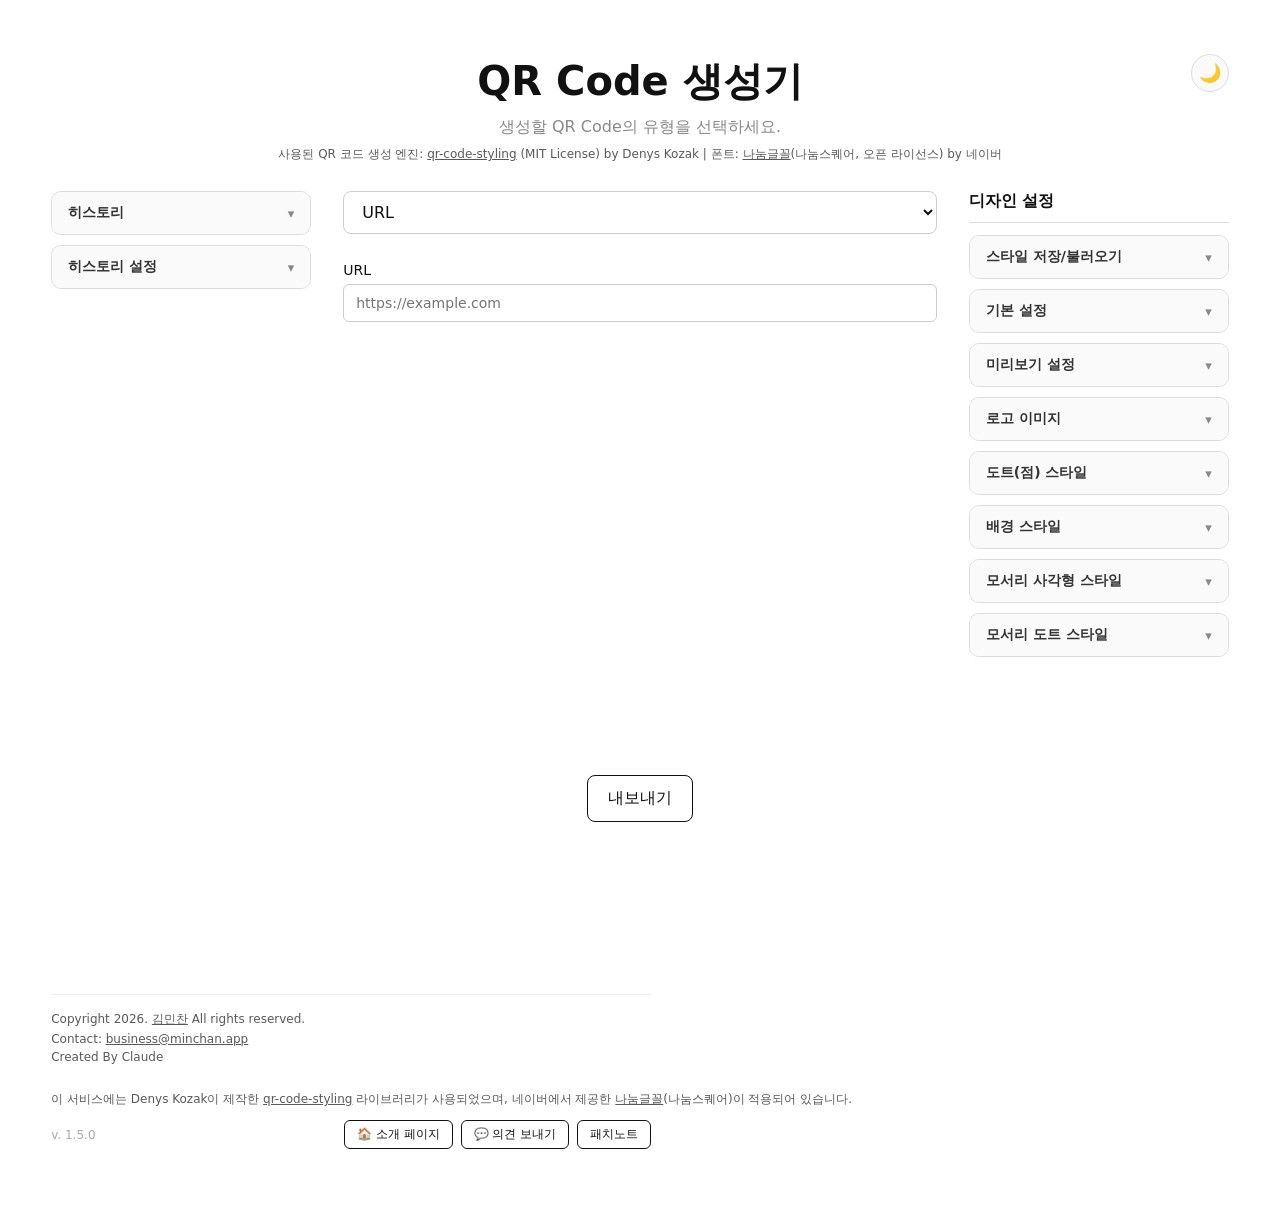
==== commit 61c10f54: "v. 1.5.0" ====
--- a/app.html
+++ b/app.html
@@ -700,6 +700,31 @@
                     />
                   </label>
 
+                  <label>
+                    전체 여백 (px)
+                    <input id="margin-input" type="number" min="0" value="0" />
+                  </label>
+
+                  <label>
+                    오류 복원율
+                    <select id="error-corr-select">
+                      <option value="L">L (약 7% 복원)</option>
+                      <option value="M">M (약 15% 복원)</option>
+                      <option value="Q" selected>Q (약 25% 복원)</option>
+                      <option value="H">H (약 30% 복원)</option>
+                    </select>
+                  </label>
+                </div>
+              </div>
+            </div>
+
+            <div class="accordion">
+              <button type="button" class="accordion-header">
+                <span class="accordion-title">미리보기 설정</span>
+                <span class="accordion-icon">▾</span>
+              </button>
+              <div class="accordion-body">
+                <div class="accordion-body-inner">
                   <div class="logo-source-field">
                     <span>미리보기 화면 맞춤 기준</span>
                     <div class="logo-source-options">
@@ -707,8 +732,8 @@
                         ><input
                           type="radio"
                           name="preview-view-mode"
+                          value="height"
                           checked
-                          value="height"
                         />
                         높이 기준</label
                       >
@@ -732,27 +757,78 @@
                   </div>
                   <p class="settings-note">
                     화면에 보이는 미리보기 크기에만 적용됩니다 (내보내기 이미지
-                    해상도는 아래 너비/높이(px) 값을 따릅니다). 높이 기준을
+                    해상도는 위 너비/높이(px) 값을 따릅니다). 높이 기준을
                     선택하면 화면에 남은 공간을 최대한 채우도록 미리보기 높이가
                     자동으로 계산되고, 직접 조절을 선택하면 미리보기 상자 오른쪽
                     가장자리를 드래그해 1:1 비율을 유지한 채 크기를 조절할 수
                     있습니다.
                   </p>
 
-                  <label>
-                    전체 여백 (px)
-                    <input id="margin-input" type="number" min="0" value="0" />
-                  </label>
-
-                  <label>
-                    오류 복원율
-                    <select id="error-corr-select">
-                      <option value="L">L (약 7% 복원)</option>
-                      <option value="M">M (약 15% 복원)</option>
-                      <option value="Q" selected>Q (약 25% 복원)</option>
-                      <option value="H">H (약 30% 복원)</option>
-                    </select>
-                  </label>
+                  <div class="preview-bg-controls">
+                    <label>
+                      미리보기 배경 표시
+                      <select id="preview-bg-mode-select">
+                        <option value="theme" selected>테마 배경 (기본)</option>
+                        <option value="checkerboard">
+                          체크무늬 (투명 표시용)
+                        </option>
+                        <option value="solid">단색 지정</option>
+                        <option value="gradient">그라데이션 지정</option>
+                      </select>
+                    </label>
+                    <p class="settings-note">
+                      배경색이나 도트를 투명하게 설정한 경우, 미리보기 화면에서
+                      어디가 실제로 비어 보이는지 확인하기 쉽도록 화면상
+                      미리보기의 배경만 바꿔서 보여줍니다. 내보내기 결과물에는
+                      영향을 주지 않습니다.
+                    </p>
+
+                    <label id="preview-bg-solid-field">
+                      미리보기 배경색
+                      <input
+                        id="preview-bg-solid-color-input"
+                        type="color"
+                        value="#f2f2f2"
+                      />
+                    </label>
+
+                    <div id="preview-bg-gradient-fields">
+                      <label>
+                        그라데이션 종류
+                        <select id="preview-bg-gradient-type-select">
+                          <option value="linear" selected>선형</option>
+                          <option value="radial">원형</option>
+                        </select>
+                      </label>
+
+                      <label>
+                        회전 (도)
+                        <input
+                          id="preview-bg-gradient-rotation-input"
+                          type="number"
+                          value="0"
+                        />
+                      </label>
+
+                      <label>
+                        색상 1
+                        <input
+                          id="preview-bg-gradient-color1-input"
+                          type="color"
+                          value="#ffffff"
+                        />
+                      </label>
+
+                      <label>
+                        색상 2
+                        <input
+                          id="preview-bg-gradient-color2-input"
+                          type="color"
+                          value="#000000"
+                        />
+                      </label>
+                    </div>
+                  </div>
                 </div>
               </div>
             </div>
@@ -854,6 +930,16 @@
                     될 수도 있습니다.</small
                   >
                   <label>
+                    <input id="dots-transparent-toggle" type="checkbox" />
+                    투명 (구멍 뚫기)
+                  </label>
+                  <small
+                    >도트가 있던 픽셀 자리만 정확히 투명해지고, 도트가 없던
+                    나머지 배경은 배경 스타일 설정 그대로 유지됩니다. 주의: QR
+                    코드가 스캔되지 않을 수 있습니다.</small
+                  >
+
+                  <label>
                     색상
                     <input id="dots-color-input" type="color" value="#000000" />
                   </label>
@@ -923,6 +1009,15 @@
               <div class="accordion-body">
                 <div class="accordion-body-inner">
                   <label>
+                    <input id="bg-transparent-toggle" type="checkbox" />
+                    배경 없음 (투명 배경으로 내보내기)
+                  </label>
+                  <small
+                    >png·webp·svg로 내보낼 때만 투명 배경이 적용됩니다. jpeg는
+                    투명을 지원하지 않아 흰 배경으로 저장됩니다.</small
+                  >
+
+                  <label>
                     색상
                     <input id="bg-color-input" type="color" value="#ffffff" />
                   </label>
@@ -985,17 +1080,79 @@
                   >
                   <label>
                     색상
-                    <input
-                      id="corners-square-color-input"
-                      type="color"
-                      value="#000000"
-                    />
-                  </label>
+                    <select id="corners-square-color-mode-select">
+                      <option value="follow-dots" selected>
+                        점 스타일 색상 따라가기
+                      </option>
+                      <option value="custom">직접 지정</option>
+                      <option value="transparent">투명 (구멍 뚫기)</option>
+                    </select>
+                  </label>
+                  <small
+                    >"투명"을 선택하면 모서리 사각형이 있던 자리만 정확히 뚫려서
+                    배경이 그대로 비칩니다. 주의: QR 코드가 스캔되지 않을 수
+                    있습니다.</small
+                  >
+
+                  <div id="corners-square-color-fields">
+                    <label>
+                      <input
+                        id="corners-square-color-input"
+                        type="color"
+                        value="#000000"
+                      />
+                    </label>
+
+                    <label>
+                      <input
+                        id="corners-square-gradient-toggle"
+                        type="checkbox"
+                      />
+                      그라데이션 사용
+                    </label>
+
+                    <div id="corners-square-gradient-fields">
+                      <label>
+                        그라데이션 종류
+                        <select id="corners-square-gradient-type-select">
+                          <option value="linear" selected>선형</option>
+                          <option value="radial">원형</option>
+                        </select>
+                      </label>
+
+                      <label>
+                        회전 (도)
+                        <input
+                          id="corners-square-gradient-rotation-input"
+                          type="number"
+                          value="0"
+                        />
+                      </label>
+
+                      <label>
+                        색상 1
+                        <input
+                          id="corners-square-gradient-color1-input"
+                          type="color"
+                          value="#000000"
+                        />
+                      </label>
+
+                      <label>
+                        색상 2
+                        <input
+                          id="corners-square-gradient-color2-input"
+                          type="color"
+                          value="#ffffff"
+                        />
+                      </label>
+                    </div>
+                  </div>
 
                   <label>
                     스타일
                     <select id="corners-square-type-select">
-                      <option value="">(점 스타일 따라가기)</option>
+                      <option value="" selected>(점 스타일 따라가기)</option>
                       <option value="square">사각형</option>
                       <option value="dot">원형</option>
                       <option value="dots">점 패턴</option>
@@ -1005,51 +1162,6 @@
                       <option value="classy-rounded">둥근 클래식</option>
                     </select>
                   </label>
-
-                  <label>
-                    <input
-                      id="corners-square-gradient-toggle"
-                      type="checkbox"
-                    />
-                    그라데이션 사용
-                  </label>
-
-                  <div id="corners-square-gradient-fields">
-                    <label>
-                      그라데이션 종류
-                      <select id="corners-square-gradient-type-select">
-                        <option value="linear" selected>선형</option>
-                        <option value="radial">원형</option>
-                      </select>
-                    </label>
-
-                    <label>
-                      회전 (도)
-                      <input
-                        id="corners-square-gradient-rotation-input"
-                        type="number"
-                        value="0"
-                      />
-                    </label>
-
-                    <label>
-                      색상 1
-                      <input
-                        id="corners-square-gradient-color1-input"
-                        type="color"
-                        value="#000000"
-                      />
-                    </label>
-
-                    <label>
-                      색상 2
-                      <input
-                        id="corners-square-gradient-color2-input"
-                        type="color"
-                        value="#ffffff"
-                      />
-                    </label>
-                  </div>
                 </div>
               </div>
             </div>
@@ -1067,17 +1179,79 @@
                   >
                   <label>
                     색상
-                    <input
-                      id="corners-dot-color-input"
-                      type="color"
-                      value="#000000"
-                    />
-                  </label>
+                    <select id="corners-dot-color-mode-select">
+                      <option value="follow-dots" selected>
+                        점 스타일 색상 따라가기
+                      </option>
+                      <option value="follow-corners-square">
+                        모서리 사각형 색상 따라가기
+                      </option>
+                      <option value="custom">직접 지정</option>
+                      <option value="transparent">투명 (구멍 뚫기)</option>
+                    </select>
+                  </label>
+                  <small
+                    >"투명"을 선택하면 모서리 도트가 있던 자리만 정확히 뚫려서
+                    배경이 그대로 비칩니다. 주의: QR 코드가 스캔되지 않을 수
+                    있습니다.</small
+                  >
+
+                  <div id="corners-dot-color-fields">
+                    <label>
+                      <input
+                        id="corners-dot-color-input"
+                        type="color"
+                        value="#000000"
+                      />
+                    </label>
+
+                    <label>
+                      <input id="corners-dot-gradient-toggle" type="checkbox" />
+                      그라데이션 사용
+                    </label>
+
+                    <div id="corners-dot-gradient-fields">
+                      <label>
+                        그라데이션 종류
+                        <select id="corners-dot-gradient-type-select">
+                          <option value="linear" selected>선형</option>
+                          <option value="radial">원형</option>
+                        </select>
+                      </label>
+
+                      <label>
+                        회전 (도)
+                        <input
+                          id="corners-dot-gradient-rotation-input"
+                          type="number"
+                          value="0"
+                        />
+                      </label>
+
+                      <label>
+                        색상 1
+                        <input
+                          id="corners-dot-gradient-color1-input"
+                          type="color"
+                          value="#000000"
+                        />
+                      </label>
+
+                      <label>
+                        색상 2
+                        <input
+                          id="corners-dot-gradient-color2-input"
+                          type="color"
+                          value="#ffffff"
+                        />
+                      </label>
+                    </div>
+                  </div>
 
                   <label>
                     스타일
                     <select id="corners-dot-type-select">
-                      <option value="">(점 스타일 따라가기)</option>
+                      <option value="" selected>(점 스타일 따라가기)</option>
                       <option value="square">사각형</option>
                       <option value="dot">원형</option>
                       <option value="dots">점 패턴</option>
@@ -1087,48 +1261,6 @@
                       <option value="classy-rounded">둥근 클래식</option>
                     </select>
                   </label>
-
-                  <label>
-                    <input id="corners-dot-gradient-toggle" type="checkbox" />
-                    그라데이션 사용
-                  </label>
-
-                  <div id="corners-dot-gradient-fields">
-                    <label>
-                      그라데이션 종류
-                      <select id="corners-dot-gradient-type-select">
-                        <option value="linear" selected>선형</option>
-                        <option value="radial">원형</option>
-                      </select>
-                    </label>
-
-                    <label>
-                      회전 (도)
-                      <input
-                        id="corners-dot-gradient-rotation-input"
-                        type="number"
-                        value="0"
-                      />
-                    </label>
-
-                    <label>
-                      색상 1
-                      <input
-                        id="corners-dot-gradient-color1-input"
-                        type="color"
-                        value="#000000"
-                      />
-                    </label>
-
-                    <label>
-                      색상 2
-                      <input
-                        id="corners-dot-gradient-color2-input"
-                        type="color"
-                        value="#ffffff"
-                      />
-                    </label>
-                  </div>
                 </div>
               </div>
             </div>
@@ -1146,6 +1278,10 @@
           <option value="webp">.webp</option>
           <option value="svg" selected>.svg</option>
         </select>
+        <small id="export-transparent-note" style="display: none"
+          >※ jpeg는 투명 배경을 지원하지 않아 불투명하게 저장됩니다.
+          png·webp·svg를 이용해주세요.</small
+        >
         <div id="export-contrast-warning" style="display: none">
           <div class="contrast-warning-box">
             <span id="export-contrast-warning-text"></span>
@@ -1194,6 +1330,33 @@
             </ul>
           </div>
           -->
+          <div class="patch-note-entry">
+            <h3 class="patch-note-version">
+              v. 1.5.0 <span class="patch-note-date">2026. 07. 30.</span>
+            </h3>
+            <p class="patch-note-label">투명 배경/도트 내보내기 기능 추가</p>
+            <ul>
+              <li>
+                배경 스타일에 "배경 없음" 옵션 추가
+              </li>
+              <li>
+                도트(점)·모서리 사각형·모서리 도트 스타일에 "투명 (구멍 뚫기)"
+                옵션 추가
+              </li>
+              <li>
+                모서리 사각형/모서리 도트 색상에 "점 스타일 색상 따라가기"
+                기본 옵션 추가, 모서리 도트에는 "모서리 사각형 색상
+                따라가기" 옵션 추가
+              </li>
+              <li>
+                "미리보기 설정" 메뉴 신설 — 미리보기 화면 맞춤 기준을
+                이동하고, 투명 요소를 확인하기 쉽도록 미리보기 배경 표시(테마
+                배경/체크무늬/단색/그라데이션) 옵션 추가 (내보내기 결과물에는
+                영향 없음)
+              </li>
+              <li>jpeg 내보내기 시 투명 배경 미지원 안내 문구 추가</li>
+            </ul>
+          </div>
           <div class="patch-note-entry">
             <h3 class="patch-note-version">
               v. 1.4.0 <span class="patch-note-date">2026. 07. 29.</span>
@@ -1313,7 +1476,7 @@
         >(나눔스퀘어)이 적용되어 있습니다.
       </small>
       <div class="footer-bar">
-        <span class="site-version">v. 1.3.0</span>
+        <span class="site-version">v. 1.5.0</span>
         <div class="footer-bar-links">
           <a
             href="https://qr.minchan.app/"
--- a/app.css
+++ b/app.css
@@ -427,6 +427,7 @@
   /* width:auto인 일반 block 요소는 부모 폭을 그대로 채워버려서 margin:auto
      중앙 정렬이 무의미해진다. fit-content로 자식(svg/canvas)의 실제 폭만큼만
      차지하도록 해야 가운데 정렬이 유지된다. */
+  aspect-ratio: 1 / 1;
   width: fit-content;
   min-width: 160px;
   max-width: 100%;
@@ -600,10 +601,27 @@
   flex: none;
 }
 
-[id$="-gradient-fields"] {
+[id$="-gradient-fields"],
+[id$="-color-fields"] {
   margin-top: 4px;
   padding-left: 12px;
   border-left: 2px solid var(--border-2);
+}
+
+/* ---------- 미리보기 배경(화면 표시 전용) ---------- */
+#qr-preview.preview-bg-checkerboard {
+  background-image:
+    linear-gradient(45deg, #bbb 25%, transparent 25%),
+    linear-gradient(-45deg, #bbb 25%, transparent 25%),
+    linear-gradient(45deg, transparent 75%, #bbb 75%),
+    linear-gradient(-45deg, transparent 75%, #bbb 75%);
+  background-size: 20px 20px;
+  background-position:
+    0 0,
+    0 10px,
+    10px -10px,
+    -10px 0px;
+  background-color: #fff;
 }
 
 .accordion-body-inner small {
@@ -1246,7 +1264,9 @@
   border: 1.5px dashed var(--file-border);
   border-radius: 8px;
   cursor: pointer;
-  transition: border-color 0.15s, background 0.15s;
+  transition:
+    border-color 0.15s,
+    background 0.15s;
 }
 
 .accordion-body-inner input[type="file"]:hover {
@@ -1268,7 +1288,9 @@
   border: 1px solid var(--border-input);
   border-radius: 5px;
   cursor: pointer;
-  transition: background 0.12s, color 0.12s;
+  transition:
+    background 0.12s,
+    color 0.12s;
 }
 
 .accordion-body-inner input[type="file"]::file-selector-button:hover {
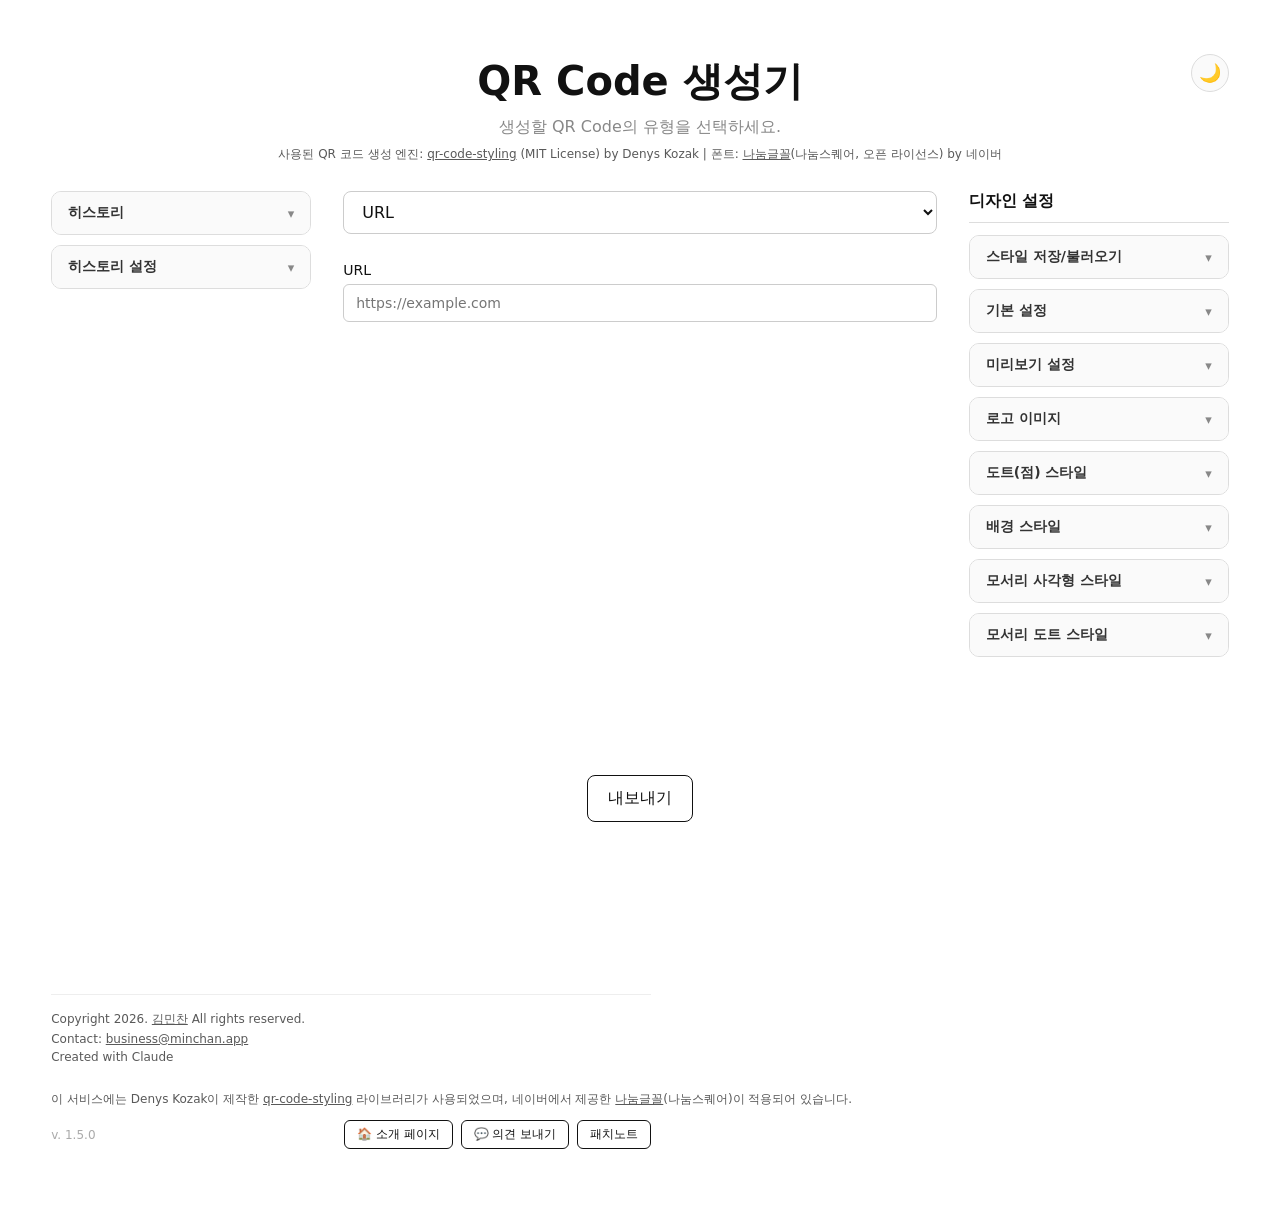
==== commit 282a4550: "Created with Claude" ====
--- a/app.html
+++ b/app.html
@@ -1336,21 +1336,19 @@
             </h3>
             <p class="patch-note-label">투명 배경/도트 내보내기 기능 추가</p>
             <ul>
-              <li>
-                배경 스타일에 "배경 없음" 옵션 추가
-              </li>
+              <li>배경 스타일에 "배경 없음" 옵션 추가</li>
               <li>
                 도트(점)·모서리 사각형·모서리 도트 스타일에 "투명 (구멍 뚫기)"
                 옵션 추가
               </li>
               <li>
-                모서리 사각형/모서리 도트 색상에 "점 스타일 색상 따라가기"
-                기본 옵션 추가, 모서리 도트에는 "모서리 사각형 색상
-                따라가기" 옵션 추가
+                모서리 사각형/모서리 도트 색상에 "점 스타일 색상 따라가기" 기본
+                옵션 추가, 모서리 도트에는 "모서리 사각형 색상 따라가기" 옵션
+                추가
               </li>
               <li>
-                "미리보기 설정" 메뉴 신설 — 미리보기 화면 맞춤 기준을
-                이동하고, 투명 요소를 확인하기 쉽도록 미리보기 배경 표시(테마
+                "미리보기 설정" 메뉴 신설 — 미리보기 화면 맞춤 기준을 이동하고,
+                투명 요소를 확인하기 쉽도록 미리보기 배경 표시(테마
                 배경/체크무늬/단색/그라데이션) 옵션 추가 (내보내기 결과물에는
                 영향 없음)
               </li>
@@ -1457,7 +1455,7 @@
       <small>
         Contact: <a href="mailto:business@minchan.app">business@minchan.app</a>
       </small>
-      <small>Created By Claude</small>
+      <small>Created with Claude</small>
       <br />
       <small>
         이 서비스에는 Denys Kozak이 제작한
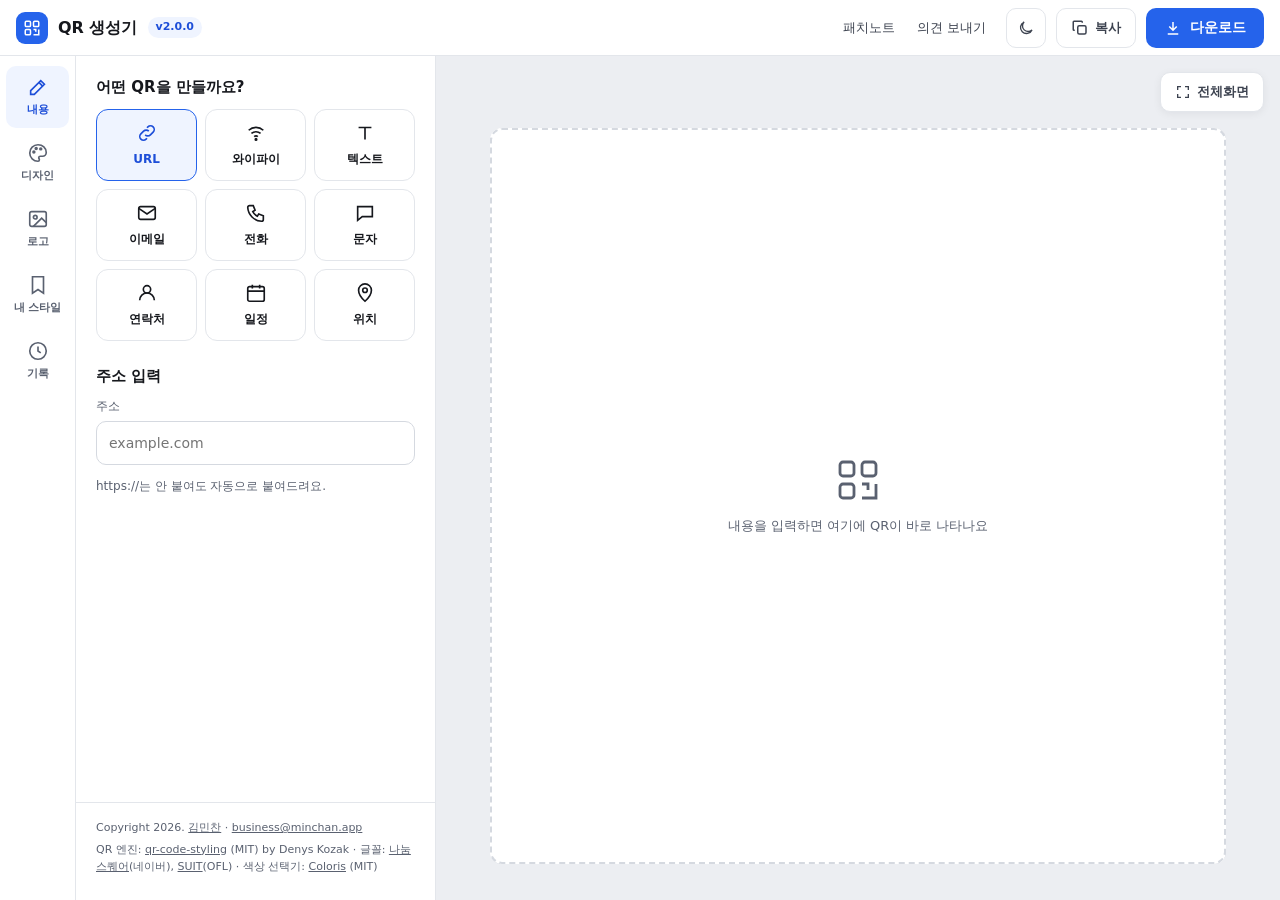
==== commit ed278b2e: "v2.0.0" ====
--- a/app.html
+++ b/app.html
@@ -1,3 +1,8 @@
+<!--
+ * Copyright (c) 2026 김민찬
+ * Licensed under the MIT License. See LICENSE file for details.
+-->
+
 <!doctype html>
 <html lang="ko">
   <head>
@@ -160,28 +165,22 @@
     <meta name="theme-color" content="#ffffff" />
     <!-- Favicon 설정 END -->
 
+    <!-- 글꼴: 영문·숫자·특수문자는 SUIT, 한글은 나눔스퀘어 (SUIT에도 한글이 있어서 unicode-range로 라틴 문자에만 쓰이게 제한) -->
+    <link rel="preload" href="https://cdn.jsdelivr.net/gh/moonspam/NanumSquare@master/NanumSquareB.woff2" as="font" type="font/woff2" crossorigin />
     <style>
-      @font-face {
-        font-family: "NanumSquare";
-        font-weight: 400;
-        font-display: swap; /* 추가 */
-        src:
-          local("☺"),
-          url("https://cdn.jsdelivr.net/gh/moonspam/NanumSquare@master/NanumSquareR.woff2")
-            format("woff2");
-      }
-      @font-face {
-        font-family: "NanumSquare";
-        font-weight: 700;
-        font-display: swap; /* 추가 */
-        src:
-          local("☺"),
-          url("https://cdn.jsdelivr.net/gh/moonspam/NanumSquare@master/NanumSquareB.woff2")
-            format("woff2");
-      }
+      @font-face { font-family: "SUIT"; font-weight: 400; font-display: swap; src: url("https://cdn.jsdelivr.net/npm/@sun-typeface/suit@2.0.5/fonts/static/woff2/SUIT-Regular.woff2") format("woff2"); unicode-range: U+0020-007E, U+00A0-00FF, U+2010-2027, U+2030-205E, U+20A9, U+2190-2193; }
+      @font-face { font-family: "SUIT"; font-weight: 700; font-display: swap; src: url("https://cdn.jsdelivr.net/npm/@sun-typeface/suit@2.0.5/fonts/static/woff2/SUIT-Bold.woff2") format("woff2"); unicode-range: U+0020-007E, U+00A0-00FF, U+2010-2027, U+2030-205E, U+20A9, U+2190-2193; }
+      @font-face { font-family: "SUIT"; font-weight: 800; font-display: swap; src: url("https://cdn.jsdelivr.net/npm/@sun-typeface/suit@2.0.5/fonts/static/woff2/SUIT-ExtraBold.woff2") format("woff2"); unicode-range: U+0020-007E, U+00A0-00FF, U+2010-2027, U+2030-205E, U+20A9, U+2190-2193; }
+      @font-face { font-family: "NanumSquare"; font-weight: 400; font-display: swap; src: url("https://cdn.jsdelivr.net/gh/moonspam/NanumSquare@master/NanumSquareR.woff2") format("woff2"); }
+      @font-face { font-family: "NanumSquare"; font-weight: 700; font-display: swap; src: url("https://cdn.jsdelivr.net/gh/moonspam/NanumSquare@master/NanumSquareB.woff2") format("woff2"); }
+      @font-face { font-family: "NanumSquare"; font-weight: 800; font-display: swap; src: url("https://cdn.jsdelivr.net/gh/moonspam/NanumSquare@master/NanumSquareEB.woff2") format("woff2"); }
     </style>
 
-    <link rel="stylesheet" href="/app.css" />
+    <!-- 색상 선택기: Coloris (MIT) by Momo Bassit — https://github.com/mdbassit/Coloris -->
+    <link rel="stylesheet" href="/vendor/coloris/coloris.min.css" />
+    <script defer src="/vendor/coloris/coloris.min.js"></script>
+
+    <link rel="stylesheet" href="/editor.css" />
 
     <!-- 렌더링 막지 않도록 defer -->
     <script defer src="/app.js"></script>
@@ -192,519 +191,486 @@
       defer
       src="https://unpkg.com/qr-code-styling@1.9.2/lib/qr-code-styling.js"
     ></script>
-    <!----------------------------------------------------------------------------------->
   </head>
   <body>
-    <div class="page-content">
-      <header class="page-header">
-        <button
-          id="theme-toggle"
-          type="button"
-          class="theme-toggle-btn"
-          title="다크 모드로 전환"
-        >
-          🌙
+    <div class="app-shell">
+      <!-- ===================== 상단바 ===================== -->
+      <header class="topbar">
+        <a href="https://qr.minchan.app/" class="brand" id="link-to-landing" title="소개 페이지로 이동">
+          <span class="brand-mark" aria-hidden="true">
+            <svg width="18" height="18" viewBox="0 0 24 24" fill="none" stroke="currentColor" stroke-width="2"><rect x="3" y="3" width="7" height="7" rx="1.5"/><rect x="14" y="3" width="7" height="7" rx="1.5"/><rect x="3" y="14" width="7" height="7" rx="1.5"/><path d="M14 14h3v3M21 14v7h-7"/></svg>
+          </span>
+          <h1 id="title" class="brand-name">QR 생성기</h1>
+        </a>
+        <span class="version-chip site-version">v2.0.0</span>
+
+        <div class="topbar-spacer"></div>
+
+        <nav class="topbar-links" aria-label="사이트 메뉴">
+          <button id="btn-patch-notes" type="button" class="topbar-link">패치노트</button>
+          <a href="https://forms.gle/BvHiWuuexWZ9Sm5x8" target="_blank" rel="noopener" class="topbar-link">의견 보내기</a>
+        </nav>
+
+        <button id="theme-toggle" type="button" class="icon-btn" title="다크 모드로 전환" aria-label="다크 모드로 전환"></button>
+
+        <button id="btn-copy" type="button" class="btn-secondary btn-copy" title="QR 이미지를 클립보드에 복사">
+          <svg width="18" height="18" viewBox="0 0 24 24" fill="none" stroke="currentColor" stroke-width="2" aria-hidden="true"><rect x="9" y="9" width="11" height="11" rx="2"/><path d="M5 15H4a1 1 0 0 1-1-1V4a1 1 0 0 1 1-1h10a1 1 0 0 1 1 1v1"/></svg>
+          <span>복사</span>
         </button>
-        <h1 id="title">QR Code 생성기</h1>
-        <p class="lead">생성할 QR Code의 유형을 선택하세요.</p>
-        <p class="engine-credit">
-          사용된 QR 코드 생성 엔진:
-          <a
-            href="https://github.com/kozakdenys/qr-code-styling"
-            target="_blank"
-            rel="noopener"
-            >qr-code-styling</a
-          >
-          (MIT License) by Denys Kozak | 폰트:
-          <a
-            href="https://hangeul.naver.com/fonts/search?f=nanum"
-            target="_blank"
-            rel="noopener"
-            >나눔글꼴</a
-          >(나눔스퀘어, 오픈 라이선스) by 네이버
-        </p>
+
+        <button id="btn-export" type="button" class="btn-primary">
+          <svg width="18" height="18" viewBox="0 0 24 24" fill="none" stroke="currentColor" stroke-width="2" aria-hidden="true"><path d="M12 4v11M7 10l5 5 5-5M5 20h14"/></svg>
+          <span>다운로드</span>
+        </button>
       </header>
 
       <!-- 비 크롬 브라우저 경고 -->
       <div id="browser-warning" style="display: none">
         <div class="browser-warning-box">
           <div class="browser-warning-content">
-            <h3 style="text-align: center">⚠️ 다른 브라우저 감지 됨 ⚠️</h3>
-            Google Chrome이 아닌 브라우저에서 사용 시 일부 기능(내보내기,
-            미리보기 실시간 반영 등)이 정상적으로 동작하지 않을 수 있습니다.
-            <a
-              id="browser-warning-chrome-link"
-              href="#"
-              target="_self"
-              rel="noopener"
-              >Chrome으로 열기</a
-            >
+            <strong>Chrome이 아닌 브라우저예요.</strong>
+            일부 기능(다운로드, 실시간 미리보기 등)이 정상적으로 동작하지 않을 수 있어요.
+            <a id="browser-warning-chrome-link" href="#" target="_self" rel="noopener">Chrome으로 열기</a>
           </div>
           <div class="browser-warning-footer">
             <label class="browser-warning-label">
               <input type="checkbox" id="browser-warning-noshow" />
-              이 경고 다시는 보지않기
+              다시 보지 않기
             </label>
             <button id="browser-warning-close" type="button">닫기</button>
           </div>
         </div>
       </div>
 
-      <div class="app-layout">
-        <!-- ===================== 좌측(데스크톱)/하단(모바일): 히스토리 ===================== -->
-        <aside class="panel-history">
-          <div class="accordion-group" data-group="history">
-            <div class="accordion" id="history-panel">
-              <button type="button" class="accordion-header">
-                <span class="accordion-title">히스토리</span>
-                <span class="accordion-icon">▾</span>
-              </button>
-              <div class="accordion-body">
-                <div class="accordion-body-inner">
-                  <div class="history-toolbar">
-                    <small id="history-count-label"></small>
-                    <button id="btn-clear-history" type="button">
-                      전체 삭제
-                    </button>
-                  </div>
-                  <div id="history-list"></div>
-                  <div id="history-pagination"></div>
-                </div>
-              </div>
-            </div>
-
-            <div class="accordion" id="history-settings">
-              <button type="button" class="accordion-header">
-                <span class="accordion-title">히스토리 설정</span>
-                <span class="accordion-icon">▾</span>
-              </button>
-              <div class="accordion-body">
-                <div class="accordion-body-inner">
-                  <label class="toggle-row">
-                    <input id="history-enabled-toggle" type="checkbox" />
-                    히스토리 기록 사용
-                  </label>
-
-                  <label class="history-max-row">
-                    히스토리 최대 개수
-                    <input
-                      id="history-max-input"
-                      type="number"
-                      min="1"
-                      max="500"
-                      value="50"
-                    />
-                  </label>
-                  <p class="settings-note">
-                    설정한 개수를 초과하면 오래된 기록부터 자동으로 삭제됩니다.
-                    (즐겨찾기된 항목은 우선 순위가 가장 낮습니다.)
-                  </p>
-
-                  <p class="settings-note">
-                    아래 항목은 개인정보 보호를 위해 기본적으로 기록되지
-                    않습니다. 필요한 항목만 활성화 해주시기 바랍니다.<br />
-                    (모든 히스토리 정보는 외부로 전송되지 않으며, 사용자의
-                    브라우저에만 저장됩니다. 여러명이 사용하는 기기인 경우
-                    활성화 하지 않는 것을 추천합니다.)
-                  </p>
-
-                  <label class="toggle-row">
-                    <input
-                      id="privacy-wifi-password"
-                      type="checkbox"
-                      data-field="wifi-password"
-                    />
-                    와이파이 비밀번호 기록
-                  </label>
-                  <label class="toggle-row">
-                    <input
-                      id="privacy-vcard-name"
-                      type="checkbox"
-                      data-field="vcard-name"
-                    />
-                    연락처 이름 기록
-                  </label>
-                  <label class="toggle-row">
-                    <input
-                      id="privacy-vcard-phone"
-                      type="checkbox"
-                      data-field="vcard-phone"
-                    />
-                    연락처 전화번호 기록
-                  </label>
-                  <label class="toggle-row">
-                    <input
-                      id="privacy-vcard-email"
-                      type="checkbox"
-                      data-field="vcard-email"
-                    />
-                    연락처 이메일 기록
-                  </label>
-                  <label class="toggle-row">
-                    <input
-                      id="privacy-tel-number"
-                      type="checkbox"
-                      data-field="tel-number"
-                    />
-                    전화번호(전화) 기록
-                  </label>
-                  <label class="toggle-row">
-                    <input
-                      id="privacy-sms-number"
-                      type="checkbox"
-                      data-field="sms-number"
-                    />
-                    전화번호(문자) 번호 기록
-                  </label>
-                  <label class="toggle-row">
-                    <input
-                      id="privacy-email-address"
-                      type="checkbox"
-                      data-field="email-address"
-                    />
-                    이메일 주소 기록
+      <div class="workspace">
+        <!-- ===================== 왼쪽 아이콘 메뉴 ===================== -->
+        <nav class="rail" aria-label="편집 메뉴">
+          <button type="button" class="rail-btn is-active" data-tab="content" aria-pressed="true">
+            <svg width="22" height="22" viewBox="0 0 24 24" fill="none" stroke="currentColor" stroke-width="1.8" aria-hidden="true"><path d="M4 20h4L19 9l-4-4L4 16v4z"/><path d="M13 7l4 4"/></svg>
+            <span>내용</span>
+          </button>
+          <button type="button" class="rail-btn" data-tab="design" aria-pressed="false">
+            <svg width="22" height="22" viewBox="0 0 24 24" fill="none" stroke="currentColor" stroke-width="1.8" aria-hidden="true"><path d="M12 3a9 9 0 1 0 0 18c1 0 1.5-.8 1.5-1.6 0-.9-.7-1.4-.7-2.3 0-1 .8-1.6 1.8-1.6H17a4 4 0 0 0 4-4C21 6.6 17 3 12 3z"/><circle cx="7.5" cy="11" r="1"/><circle cx="10" cy="7" r="1"/><circle cx="15" cy="7.5" r="1"/></svg>
+            <span>디자인</span>
+          </button>
+          <button type="button" class="rail-btn" data-tab="logo" aria-pressed="false">
+            <svg width="22" height="22" viewBox="0 0 24 24" fill="none" stroke="currentColor" stroke-width="1.8" aria-hidden="true"><rect x="3" y="4" width="18" height="16" rx="2"/><circle cx="9" cy="10" r="2"/><path d="M21 16l-5-5-9 9"/></svg>
+            <span>로고</span>
+          </button>
+          <button type="button" class="rail-btn" data-tab="styles" aria-pressed="false">
+            <svg width="22" height="22" viewBox="0 0 24 24" fill="none" stroke="currentColor" stroke-width="1.8" aria-hidden="true"><path d="M6 3h12v18l-6-4-6 4z"/></svg>
+            <span>내 스타일</span>
+          </button>
+          <button type="button" class="rail-btn" data-tab="history" aria-pressed="false">
+            <svg width="22" height="22" viewBox="0 0 24 24" fill="none" stroke="currentColor" stroke-width="1.8" aria-hidden="true"><circle cx="12" cy="12" r="9"/><path d="M12 7v5l3 2"/></svg>
+            <span>기록</span>
+          </button>
+        </nav>
+
+        <!-- ===================== 설정 패널 ===================== -->
+        <aside class="panel" id="side-panel">
+          <!-- ---------- 내용 ---------- -->
+          <section class="tab-panel" data-tab-panel="content">
+            <div class="panel-group">
+              <h2 class="panel-heading">어떤 QR을 만들까요?</h2>
+              <label for="qr-type-select" class="sr-only">QR 코드 종류 선택</label>
+              <select id="qr-type-select" class="sr-only" tabindex="-1">
+                <option value="url" selected>URL</option>
+                <option value="wifi">와이파이</option>
+                <option value="text">텍스트</option>
+                <option value="email">이메일</option>
+                <option value="tel">전화번호(전화)</option>
+                <option value="sms">전화번호(문자)</option>
+                <option value="vcard">연락처</option>
+                <option value="event">일정</option>
+                <option value="geo">위치</option>
+              </select>
+              <div class="type-grid" role="group" aria-label="QR 종류">
+                <button type="button" class="type-tile" data-type="url">
+                  <svg width="22" height="22" viewBox="0 0 24 24" fill="none" stroke="currentColor" stroke-width="1.8" aria-hidden="true"><path d="M10 14a4 4 0 0 0 5.7 0l3-3a4 4 0 0 0-5.7-5.7l-1 1"/><path d="M14 10a4 4 0 0 0-5.7 0l-3 3a4 4 0 0 0 5.7 5.7l1-1"/></svg>URL
+                </button>
+                <button type="button" class="type-tile" data-type="wifi">
+                  <svg width="22" height="22" viewBox="0 0 24 24" fill="none" stroke="currentColor" stroke-width="1.8" aria-hidden="true"><path d="M4 9a12 12 0 0 1 16 0"/><path d="M7 12.5a7.5 7.5 0 0 1 10 0"/><path d="M10 16a3 3 0 0 1 4 0"/><circle cx="12" cy="19" r="0.8"/></svg>와이파이
+                </button>
+                <button type="button" class="type-tile" data-type="text">
+                  <svg width="22" height="22" viewBox="0 0 24 24" fill="none" stroke="currentColor" stroke-width="1.8" aria-hidden="true"><path d="M5 6h14M12 6v13"/></svg>텍스트
+                </button>
+                <button type="button" class="type-tile" data-type="email">
+                  <svg width="22" height="22" viewBox="0 0 24 24" fill="none" stroke="currentColor" stroke-width="1.8" aria-hidden="true"><rect x="3" y="5" width="18" height="14" rx="2"/><path d="M3 7l9 6 9-6"/></svg>이메일
+                </button>
+                <button type="button" class="type-tile" data-type="tel">
+                  <svg width="22" height="22" viewBox="0 0 24 24" fill="none" stroke="currentColor" stroke-width="1.8" aria-hidden="true"><path d="M5 4h4l2 5-2.5 1.5a11 11 0 0 0 5 5L15 13l5 2v4a2 2 0 0 1-2 2A16 16 0 0 1 3 6a2 2 0 0 1 2-2z"/></svg>전화
+                </button>
+                <button type="button" class="type-tile" data-type="sms">
+                  <svg width="22" height="22" viewBox="0 0 24 24" fill="none" stroke="currentColor" stroke-width="1.8" aria-hidden="true"><path d="M4 5h16v11H9l-5 4z"/></svg>문자
+                </button>
+                <button type="button" class="type-tile" data-type="vcard">
+                  <svg width="22" height="22" viewBox="0 0 24 24" fill="none" stroke="currentColor" stroke-width="1.8" aria-hidden="true"><circle cx="12" cy="8" r="4"/><path d="M4 20a8 8 0 0 1 16 0"/></svg>연락처
+                </button>
+                <button type="button" class="type-tile" data-type="event">
+                  <svg width="22" height="22" viewBox="0 0 24 24" fill="none" stroke="currentColor" stroke-width="1.8" aria-hidden="true"><rect x="3" y="5" width="18" height="16" rx="2"/><path d="M3 10h18M8 3v4M16 3v4"/></svg>일정
+                </button>
+                <button type="button" class="type-tile" data-type="geo">
+                  <svg width="22" height="22" viewBox="0 0 24 24" fill="none" stroke="currentColor" stroke-width="1.8" aria-hidden="true"><path d="M12 21s-7-6.2-7-12a7 7 0 0 1 14 0c0 5.8-7 12-7 12z"/><circle cx="12" cy="9" r="2.5"/></svg>위치
+                </button>
+              </div>
+            </div>
+
+            <div class="panel-group">
+              <h2 class="panel-heading" id="type-fields-title">주소 입력</h2>
+
+              <!-- 텍스트 -->
+              <div class="type-fields-section" id="type-fields-text" style="display: none">
+                <label>
+                  내용
+                  <textarea id="text-content" placeholder="QR에 담을 내용을 입력하세요"></textarea>
+                </label>
+              </div>
+
+              <!-- 와이파이 -->
+              <div class="type-fields-section" id="type-fields-wifi" style="display: none">
+                <label>
+                  네트워크 이름 (SSID)
+                  <input id="wifi-ssid" type="text" placeholder="예: My_WiFi" />
+                </label>
+                <label>
+                  비밀번호
+                  <input id="wifi-password" type="text" placeholder="비밀번호" />
+                </label>
+                <label>
+                  암호화 방식
+                  <select id="wifi-encryption">
+                    <option value="WPA" selected>WPA/WPA2</option>
+                    <option value="WEP">WEP</option>
+                    <option value="nopass">암호화 없음</option>
+                  </select>
+                </label>
+                <label class="check-row">
+                  <input id="wifi-hidden" type="checkbox" />
+                  숨겨진 네트워크예요
+                </label>
+              </div>
+
+              <!-- URL -->
+              <div class="type-fields-section" id="type-fields-url">
+                <label>
+                  주소
+                  <input id="url-input" type="text" placeholder="example.com" />
+                </label>
+                <p class="field-hint">https://는 안 붙여도 자동으로 붙여드려요.</p>
+              </div>
+
+              <!-- 이메일 -->
+              <div class="type-fields-section" id="type-fields-email" style="display: none">
+                <label>
+                  받는 사람
+                  <input id="email-address" type="email" placeholder="example@email.com" />
+                </label>
+                <label>
+                  제목 (선택)
+                  <input id="email-subject" type="text" />
+                </label>
+                <label>
+                  내용 (선택)
+                  <textarea id="email-body"></textarea>
+                </label>
+              </div>
+
+              <!-- 전화번호(전화) -->
+              <div class="type-fields-section" id="type-fields-tel" style="display: none">
+                <label>
+                  전화번호
+                  <input id="tel-number" type="tel" placeholder="010-1234-5678" />
+                </label>
+              </div>
+
+              <!-- 전화번호(문자) -->
+              <div class="type-fields-section" id="type-fields-sms" style="display: none">
+                <label>
+                  전화번호
+                  <input id="sms-number" type="tel" placeholder="010-1234-5678" />
+                </label>
+                <label>
+                  문자 내용 (선택)
+                  <textarea id="sms-message"></textarea>
+                </label>
+              </div>
+
+              <!-- 연락처 -->
+              <div class="type-fields-section" id="type-fields-vcard" style="display: none">
+                <label>
+                  이름
+                  <input id="vcard-name" type="text" />
+                </label>
+                <label>
+                  전화번호 (선택)
+                  <input id="vcard-phone" type="tel" />
+                </label>
+                <label>
+                  이메일 (선택)
+                  <input id="vcard-email" type="email" />
+                </label>
+                <label>
+                  회사/소속 (선택)
+                  <input id="vcard-org" type="text" />
+                </label>
+              </div>
+
+              <!-- 일정 -->
+              <div class="type-fields-section" id="type-fields-event" style="display: none">
+                <label>
+                  제목
+                  <input id="event-title" type="text" />
+                </label>
+                <label>
+                  시작 일시
+                  <input id="event-start" type="datetime-local" />
+                </label>
+                <label>
+                  종료 일시 (선택)
+                  <input id="event-end" type="datetime-local" />
+                </label>
+                <label>
+                  장소 (선택)
+                  <input id="event-location" type="text" />
+                </label>
+                <label>
+                  설명 (선택)
+                  <textarea id="event-description"></textarea>
+                </label>
+              </div>
+
+              <!-- 위치 -->
+              <div class="type-fields-section" id="type-fields-geo" style="display: none">
+                <label>
+                  위도
+                  <input id="geo-lat" type="number" step="any" placeholder="37.5665" />
+                </label>
+                <label>
+                  경도
+                  <input id="geo-lng" type="number" step="any" placeholder="126.978" />
+                </label>
+              </div>
+            </div>
+          </section>
+
+          <!-- ---------- 디자인 ---------- -->
+          <section class="tab-panel panel-design" data-tab-panel="design" hidden>
+            <div class="panel-group">
+              <h2 class="panel-heading">빠른 스타일</h2>
+              <div class="preset-grid">
+                <button type="button" class="preset-card" data-quick-preset="basic">
+                  <span class="preset-thumb" style="--dot: #000000; --bg: #ffffff; --r: 0"><i></i><i></i><i></i><i></i><i></i><i></i><i></i><i></i><i></i></span>
+                  기본
+                </button>
+                <button type="button" class="preset-card" data-quick-preset="soft">
+                  <span class="preset-thumb" style="--dot: #1e3a8a; --bg: #e8f0fe; --r: 30%"><i></i><i></i><i></i><i></i><i></i><i></i><i></i><i></i><i></i></span>
+                  부드럽게
+                </button>
+                <button type="button" class="preset-card" data-quick-preset="dots">
+                  <span class="preset-thumb" style="--dot: #2563eb; --bg: #ffffff; --r: 50%"><i></i><i></i><i></i><i></i><i></i><i></i><i></i><i></i><i></i></span>
+                  도트
+                </button>
+                <button type="button" class="preset-card" data-quick-preset="classy">
+                  <span class="preset-thumb" style="--dot: #14532d; --bg: #f5f0e6; --r: 0 50% 0 50%"><i></i><i></i><i></i><i></i><i></i><i></i><i></i><i></i><i></i></span>
+                  클래식
+                </button>
+              </div>
+            </div>
+
+            <div class="panel-group">
+              <h2 class="panel-heading">색상</h2>
+
+              <div class="color-block">
+                <div class="color-block-head">
+                  <span class="sub-label">점 색</span>
+                  <div class="mode-toggle" data-mode-for="dots" role="group" aria-label="점 색 방식">
+                    <button type="button" data-mode="solid">단색</button>
+                    <button type="button" data-mode="gradient">그라데이션</button>
+                  </div>
+                  <label class="sr-only">
+                    <input id="dots-gradient-toggle" type="checkbox" />
+                    그라데이션 사용
                   </label>
                 </div>
-              </div>
-            </div>
-          </div>
-        </aside>
-
-        <!-- ===================== 중앙: QR 생성 본문 ===================== -->
-        <main class="panel-main">
-          <label for="qr-type-select" class="sr-only">QR 코드 종류 선택</label>
-          <select id="qr-type-select">
-            <option value="url" selected>URL</option>
-            <option value="wifi">와이파이</option>
-            <option value="text">텍스트</option>
-            <option value="email">이메일</option>
-            <option value="tel">전화번호(전화)</option>
-            <option value="sms">전화번호(문자)</option>
-            <option value="vcard">연락처</option>
-            <option value="event">일정</option>
-            <option value="geo">위치</option>
-          </select>
-
-          <!-- 텍스트 -->
-          <div class="type-fields-section" id="type-fields-text">
-            <textarea
-              id="text-content"
-              placeholder="여기에 텍스트 입력..."
-            ></textarea>
-          </div>
-
-          <!-- 와이파이 -->
-          <div
-            class="type-fields-section"
-            id="type-fields-wifi"
-            style="display: none"
-          >
-            <label>
-              네트워크 이름 (SSID)
-              <input id="wifi-ssid" type="text" placeholder="My_WiFi" />
-            </label>
-            <label>
-              비밀번호
-              <input id="wifi-password" type="text" placeholder="비밀번호" />
-            </label>
-            <label>
-              암호화 방식
-              <select id="wifi-encryption">
-                <option value="WPA" selected>WPA/WPA2</option>
-                <option value="WEP">WEP</option>
-                <option value="nopass">암호화 없음</option>
-              </select>
-            </label>
-            <label>
-              <input id="wifi-hidden" type="checkbox" />
-              숨겨진 네트워크
-            </label>
-          </div>
-
-          <!-- URL -->
-          <div
-            class="type-fields-section"
-            id="type-fields-url"
-            style="display: none"
-          >
-            <label>
-              URL
-              <input
-                id="url-input"
-                type="text"
-                placeholder="https://example.com"
-              />
-            </label>
-          </div>
-
-          <!-- 이메일 -->
-          <div
-            class="type-fields-section"
-            id="type-fields-email"
-            style="display: none"
-          >
-            <label>
-              받는 사람 이메일
-              <input
-                id="email-address"
-                type="email"
-                placeholder="example@email.com"
-              />
-            </label>
-            <label>
-              제목 (선택)
-              <input id="email-subject" type="text" />
-            </label>
-            <label>
-              내용 (선택)
-              <textarea id="email-body"></textarea>
-            </label>
-          </div>
-
-          <!-- 전화번호(전화) -->
-          <div
-            class="type-fields-section"
-            id="type-fields-tel"
-            style="display: none"
-          >
-            <label>
-              전화번호
-              <input id="tel-number" type="tel" placeholder="010-1234-5678" />
-            </label>
-          </div>
-
-          <!-- 전화번호(문자) -->
-          <div
-            class="type-fields-section"
-            id="type-fields-sms"
-            style="display: none"
-          >
-            <label>
-              전화번호
-              <input id="sms-number" type="tel" placeholder="010-1234-5678" />
-            </label>
-            <label>
-              문자 내용 (선택)
-              <textarea id="sms-message"></textarea>
-            </label>
-          </div>
-
-          <!-- 연락처 -->
-          <div
-            class="type-fields-section"
-            id="type-fields-vcard"
-            style="display: none"
-          >
-            <label>
-              이름
-              <input id="vcard-name" type="text" />
-            </label>
-            <label>
-              전화번호 (선택)
-              <input id="vcard-phone" type="tel" />
-            </label>
-            <label>
-              이메일 (선택)
-              <input id="vcard-email" type="email" />
-            </label>
-            <label>
-              회사/소속 (선택)
-              <input id="vcard-org" type="text" />
-            </label>
-          </div>
-
-          <!-- 일정 -->
-          <div
-            class="type-fields-section"
-            id="type-fields-event"
-            style="display: none"
-          >
-            <label>
-              제목
-              <input id="event-title" type="text" />
-            </label>
-            <label>
-              시작 일시
-              <input id="event-start" type="datetime-local" />
-            </label>
-            <label>
-              종료 일시 (선택)
-              <input id="event-end" type="datetime-local" />
-            </label>
-            <label>
-              장소 (선택)
-              <input id="event-location" type="text" />
-            </label>
-            <label>
-              설명 (선택)
-              <textarea id="event-description"></textarea>
-            </label>
-          </div>
-
-          <!-- 위치 -->
-          <div
-            class="type-fields-section"
-            id="type-fields-geo"
-            style="display: none"
-          >
-            <label>
-              위도
-              <input
-                id="geo-lat"
-                type="number"
-                step="any"
-                placeholder="37.5665"
-              />
-            </label>
-            <label>
-              경도
-              <input
-                id="geo-lng"
-                type="number"
-                step="any"
-                placeholder="126.978"
-              />
-            </label>
-          </div>
-
-          <div id="qr-contrast-warning" style="display: none">
-            <div class="contrast-warning-box">
-              <span id="contrast-warning-text"></span>
-              <details class="contrast-tip">
-                <summary>해결 방법 보기</summary>
-                <div class="contrast-tip-body">
-                  <p>
-                    배경색과 도트(점)·모서리 색상 사이의 명도 차이가 부족합니다.
-                  </p>
-                  <ul>
-                    <li>
-                      배경색을 더 밝게, 도트·모서리 색상을 더 어둡게 디자인하기
-                    </li>
-                    <li>
-                      또는 반대로 어두운 배경에 밝은 도트·모서리로 디자인하기
-                    </li>
-                    <li>
-                      그라데이션 사용 시 양 끝 색상 모두 배경과 충분한 대비
-                      유지하기
-                    </li>
-                  </ul>
+                <div class="swatch-row" data-swatch-target="dots">
+                  <button type="button" class="swatch" data-color="#000000" style="--c: #000000" aria-label="검정"></button>
+                  <button type="button" class="swatch" data-color="#1e3a8a" style="--c: #1e3a8a" aria-label="네이비"></button>
+                  <button type="button" class="swatch" data-color="#2563eb" style="--c: #2563eb" aria-label="파랑"></button>
+                  <button type="button" class="swatch" data-color="#14532d" style="--c: #14532d" aria-label="초록"></button>
+                  <button type="button" class="swatch" data-color="#7c3aed" style="--c: #7c3aed" aria-label="보라"></button>
+                  <button type="button" class="swatch swatch-none" data-color="transparent" aria-label="투명 (구멍 뚫기)" title="투명 (구멍 뚫기)"></button>
+                  <div class="swatch swatch-custom" title="직접 고르기">
+                    <input id="dots-color-input" class="coloris-swatch" type="text" value="#000000" readonly aria-label="점 색 직접 고르기" />
+                  </div>
                 </div>
-              </details>
-            </div>
-          </div>
-
-          <div id="qr-density-warning" style="display: none">
-            <div class="contrast-warning-box">
-              <span id="density-warning-text"></span>
-              <details class="contrast-tip">
-                <summary>해결 방법 보기</summary>
-                <div class="contrast-tip-body">
-                  <p>
-                    입력한 내용(특히 한글)이 많을수록 QR 코드 안에 담기는
-                    데이터양이 늘어나 모듈(점) 개수가 많아지고 조밀해집니다.
-                  </p>
-                  <ul>
-                    <li>입력한 텍스트/내용을 줄이기</li>
-                    <li>
-                      오류 복원율을 L 또는 M으로 낮추기 (Q·H는 복원 데이터가
-                      많아 더 조밀해집니다)
-                    </li>
-                    <li>로고 이미지를 제거하거나 더 작게 설정하기</li>
-                    <li>
-                      실제 출력(인쇄/화면) 크기를 키워서 모듈 하나의 크기를
-                      키우기
-                    </li>
-                  </ul>
-                </div>
-              </details>
-            </div>
-          </div>
-
-          <div id="qr-preview"></div>
-
-          <button id="btn-export">내보내기</button>
-        </main>
-
-        <!-- ===================== 우측(데스크톱)/하단(모바일): 디자인 설정 ===================== -->
-        <aside class="panel-design">
-          <h2 class="panel-title">디자인 설정</h2>
-
-          <div class="accordion-group" data-group="design">
-            <div class="accordion">
-              <button type="button" class="accordion-header">
-                <span class="accordion-title">스타일 저장/불러오기</span>
-                <span class="accordion-icon">▾</span>
-              </button>
-              <div class="accordion-body">
-                <div class="accordion-body-inner">
-                  <label>
-                    스타일 이름
-                    <input
-                      id="preset-name-input"
-                      type="text"
-                      placeholder="예: 블루 그라데이션"
-                    />
-                  </label>
-                  <div class="preset-actions">
-                    <button id="btn-save-preset" type="button">
-                      현재 디자인 저장
-                    </button>
-                  </div>
-
-                  <label>
-                    저장된 스타일
-                    <select id="preset-select">
-                      <option value="">저장된 스타일 없음</option>
+                <label class="sr-only">
+                  <input id="dots-transparent-toggle" type="checkbox" />
+                  점을 투명하게 (구멍 뚫기)
+                </label>
+                <p class="field-hint hole-hint" id="dots-hole-hint" hidden>점이 있던 자리만 뚫리고 나머지 배경은 그대로 남아요. 인식이 안 될 수도 있으니 꼭 스캔해 보세요.</p>
+                <div id="dots-gradient-fields" class="gradient-editor" data-gradient="dots">
+                  <div class="gradient-preview" aria-hidden="true"></div>
+                  <div class="gradient-stops">
+                    <div class="gradient-stop">
+                      <span class="sub-label">시작 색</span>
+                      <input id="dots-gradient-color1-input" class="coloris-field" type="text" value="#000000" readonly aria-label="점 그라데이션 시작 색" />
+                    </div>
+                    <div class="gradient-stop">
+                      <span class="sub-label">끝 색</span>
+                      <input id="dots-gradient-color2-input" class="coloris-field" type="text" value="#ffffff" readonly aria-label="점 그라데이션 끝 색" />
+                    </div>
+                  </div>
+                  <label class="sr-only">
+                    종류
+                    <select id="dots-gradient-type-select" tabindex="-1">
+                      <option value="linear" selected>선형</option>
+                      <option value="radial">원형</option>
                     </select>
                   </label>
-                  <div class="preset-actions">
-                    <button id="btn-load-preset" type="button">불러오기</button>
-                    <button id="btn-delete-preset" type="button">삭제</button>
+                  <div class="seg-buttons" data-seg-target="dots-gradient-type-select">
+                    <button type="button" data-value="linear">선형</button>
+                    <button type="button" data-value="radial">원형</button>
+                  </div>
+                  <div class="angle-row" data-angle-for="dots">
+                    <span class="sub-label">각도</span>
+                    <input id="dots-gradient-rotation-input" type="range" min="0" max="360" step="5" value="0" aria-label="점 그라데이션 각도" />
+                    <output class="angle-value">0°</output>
                   </div>
                 </div>
               </div>
-            </div>
-
-            <div class="accordion">
-              <button type="button" class="accordion-header">
-                <span class="accordion-title">기본 설정</span>
-                <span class="accordion-icon">▾</span>
-              </button>
-              <div class="accordion-body">
-                <div class="accordion-body-inner">
-                  <label>
-                    모양
-                    <select id="shape-select">
-                      <option value="square" selected>사각형</option>
-                      <option value="circle">원형</option>
+
+              <div class="color-block">
+                <div class="color-block-head">
+                  <span class="sub-label">배경 색</span>
+                  <div class="mode-toggle" data-mode-for="bg" role="group" aria-label="배경 색 방식">
+                    <button type="button" data-mode="solid">단색</button>
+                    <button type="button" data-mode="gradient">그라데이션</button>
+                  </div>
+                  <label class="sr-only">
+                    <input id="bg-gradient-toggle" type="checkbox" />
+                    그라데이션 사용
+                  </label>
+                </div>
+                <div class="swatch-row" data-swatch-target="bg">
+                  <button type="button" class="swatch" data-color="#ffffff" style="--c: #ffffff" aria-label="흰색"></button>
+                  <button type="button" class="swatch" data-color="#f5f0e6" style="--c: #f5f0e6" aria-label="아이보리"></button>
+                  <button type="button" class="swatch" data-color="#e8f0fe" style="--c: #e8f0fe" aria-label="하늘"></button>
+                  <button type="button" class="swatch" data-color="#fde68a" style="--c: #fde68a" aria-label="노랑"></button>
+                  <button type="button" class="swatch" data-color="#000000" style="--c: #000000" aria-label="검정"></button>
+                  <button type="button" class="swatch swatch-none" data-color="transparent" aria-label="배경 없음 (투명)" title="배경 없음 (투명)"></button>
+                  <div class="swatch swatch-custom" title="직접 고르기">
+                    <input id="bg-color-input" class="coloris-swatch" type="text" value="#ffffff" readonly aria-label="배경 색 직접 고르기" />
+                  </div>
+                </div>
+                <label class="sr-only">
+                  <input id="bg-transparent-toggle" type="checkbox" />
+                  배경 없음 (투명 배경으로 내보내기)
+                </label>
+                <div id="bg-gradient-fields" class="gradient-editor" data-gradient="bg">
+                  <div class="gradient-preview" aria-hidden="true"></div>
+                  <div class="gradient-stops">
+                    <div class="gradient-stop">
+                      <span class="sub-label">시작 색</span>
+                      <input id="bg-gradient-color1-input" class="coloris-field" type="text" value="#ffffff" readonly aria-label="배경 그라데이션 시작 색" />
+                    </div>
+                    <div class="gradient-stop">
+                      <span class="sub-label">끝 색</span>
+                      <input id="bg-gradient-color2-input" class="coloris-field" type="text" value="#000000" readonly aria-label="배경 그라데이션 끝 색" />
+                    </div>
+                  </div>
+                  <label class="sr-only">
+                    종류
+                    <select id="bg-gradient-type-select" tabindex="-1">
+                      <option value="linear" selected>선형</option>
+                      <option value="radial">원형</option>
                     </select>
                   </label>
-
+                  <div class="seg-buttons" data-seg-target="bg-gradient-type-select">
+                    <button type="button" data-value="linear">선형</button>
+                    <button type="button" data-value="radial">원형</button>
+                  </div>
+                  <div class="angle-row" data-angle-for="bg">
+                    <span class="sub-label">각도</span>
+                    <input id="bg-gradient-rotation-input" type="range" min="0" max="360" step="5" value="0" aria-label="배경 그라데이션 각도" />
+                    <output class="angle-value">0°</output>
+                  </div>
+                </div>
+              </div>
+            </div>
+
+            <div class="panel-group">
+              <h2 class="panel-heading">점 모양</h2>
+              <label class="sr-only">
+                점 모양
+                <select id="dots-type-select" tabindex="-1">
+                  <option value="square" selected>사각형</option>
+                  <option value="rounded">둥근 사각형</option>
+                  <option value="extra-rounded">매우 둥근 사각형</option>
+                  <option value="dots">점 패턴</option>
+                  <option value="classy">클래식</option>
+                  <option value="classy-rounded">둥근 클래식</option>
+                </select>
+              </label>
+              <div class="shape-grid">
+                <button type="button" class="shape-tile" data-dots-type="square"><span class="shape-thumb" style="--r: 0"><i></i><i></i><i></i><i></i><i></i><i></i><i></i><i></i><i></i></span>사각형</button>
+                <button type="button" class="shape-tile" data-dots-type="rounded"><span class="shape-thumb" style="--r: 28%"><i></i><i></i><i></i><i></i><i></i><i></i><i></i><i></i><i></i></span>둥근 사각형</button>
+                <button type="button" class="shape-tile" data-dots-type="extra-rounded"><span class="shape-thumb" style="--r: 42%"><i></i><i></i><i></i><i></i><i></i><i></i><i></i><i></i><i></i></span>매우 둥글게</button>
+                <button type="button" class="shape-tile" data-dots-type="dots"><span class="shape-thumb is-dots" style="--r: 50%"><i></i><i></i><i></i><i></i><i></i><i></i><i></i><i></i><i></i></span>점</button>
+                <button type="button" class="shape-tile" data-dots-type="classy"><span class="shape-thumb" style="--r: 0 50% 0 50%"><i></i><i></i><i></i><i></i><i></i><i></i><i></i><i></i><i></i></span>클래식</button>
+                <button type="button" class="shape-tile" data-dots-type="classy-rounded"><span class="shape-thumb" style="--r: 18% 50% 18% 50%"><i></i><i></i><i></i><i></i><i></i><i></i><i></i><i></i><i></i></span>둥근 클래식</button>
+              </div>
+            </div>
+
+            <div class="panel-group">
+              <h2 class="panel-heading">모서리 모양</h2>
+              <div class="shape-grid shape-grid-4">
+                <button type="button" class="shape-tile" data-corner-style=""><span class="corner-thumb is-follow" aria-hidden="true"><span></span></span>점 따라가기</button>
+                <button type="button" class="shape-tile" data-corner-style="square"><span class="corner-thumb" style="--r1: 2px; --r2: 0" aria-hidden="true"><span></span></span>사각형</button>
+                <button type="button" class="shape-tile" data-corner-style="rounded"><span class="corner-thumb" style="--r1: 9px; --r2: 3px" aria-hidden="true"><span></span></span>둥글게</button>
+                <button type="button" class="shape-tile" data-corner-style="dot"><span class="corner-thumb" style="--r1: 50%; --r2: 50%" aria-hidden="true"><span></span></span>원형</button>
+              </div>
+            </div>
+
+            <div class="panel-group">
+              <h2 class="panel-heading">QR 모양</h2>
+              <label class="sr-only">
+                QR 전체 모양
+                <select id="shape-select" tabindex="-1">
+                  <option value="square" selected>사각형</option>
+                  <option value="circle">원형</option>
+                </select>
+              </label>
+              <div class="shape-grid shape-grid-2">
+                <button type="button" class="shape-tile shape-tile-row" data-qr-shape="square"><span class="qr-shape-thumb" aria-hidden="true"></span>사각형</button>
+                <button type="button" class="shape-tile shape-tile-row" data-qr-shape="circle"><span class="qr-shape-thumb is-circle" aria-hidden="true"></span>원형</button>
+              </div>
+            </div>
+
+            <div class="panel-group adv">
+              <button type="button" class="adv-toggle" id="adv-toggle" aria-expanded="false" aria-controls="adv-body">
+                <span>고급 설정</span>
+                <span class="adv-hint">크기 · 오류 복원율 · 모서리 색 · 미리보기 크기</span>
+                <svg class="adv-chevron" width="16" height="16" viewBox="0 0 24 24" fill="none" stroke="currentColor" stroke-width="2" aria-hidden="true"><path d="M6 9l6 6 6-6"/></svg>
+              </button>
+
+              <div class="adv-body" id="adv-body" hidden>
+                <fieldset class="adv-section">
+                  <legend>크기 · 오류 복원율</legend>
+                  <div class="field-row">
+                    <label>
+                      너비 (px)
+                      <input id="width-input" type="number" min="50" value="300" />
+                    </label>
+                    <label>
+                      높이 (px)
+                      <input id="height-input" type="number" min="50" value="300" />
+                    </label>
+                  </div>
                   <label>
-                    너비 (px)
-                    <input
-                      id="width-input"
-                      type="number"
-                      min="50"
-                      value="300"
-                    />
-                  </label>
-
-                  <label>
-                    높이 (px)
-                    <input
-                      id="height-input"
-                      type="number"
-                      min="50"
-                      value="300"
-                    />
-                  </label>
-
-                  <label>
-                    전체 여백 (px)
+                    바깥 여백 (px)
                     <input id="margin-input" type="number" min="0" value="0" />
                   </label>
-
                   <label>
                     오류 복원율
                     <select id="error-corr-select">
@@ -714,445 +680,57 @@
                       <option value="H">H (약 30% 복원)</option>
                     </select>
                   </label>
-                </div>
-              </div>
-            </div>
-
-            <div class="accordion">
-              <button type="button" class="accordion-header">
-                <span class="accordion-title">미리보기 설정</span>
-                <span class="accordion-icon">▾</span>
-              </button>
-              <div class="accordion-body">
-                <div class="accordion-body-inner">
-                  <div class="logo-source-field">
-                    <span>미리보기 화면 맞춤 기준</span>
-                    <div class="logo-source-options">
-                      <label
-                        ><input
-                          type="radio"
-                          name="preview-view-mode"
-                          value="height"
-                          checked
-                        />
-                        높이 기준</label
-                      >
-                      <label
-                        ><input
-                          type="radio"
-                          name="preview-view-mode"
-                          value="width"
-                        />
-                        너비 기준</label
-                      >
-                      <label
-                        ><input
-                          type="radio"
-                          name="preview-view-mode"
-                          value="manual"
-                        />
-                        직접 조절</label
-                      >
-                    </div>
-                  </div>
-                  <p class="settings-note">
-                    화면에 보이는 미리보기 크기에만 적용됩니다 (내보내기 이미지
-                    해상도는 위 너비/높이(px) 값을 따릅니다). 높이 기준을
-                    선택하면 화면에 남은 공간을 최대한 채우도록 미리보기 높이가
-                    자동으로 계산되고, 직접 조절을 선택하면 미리보기 상자 오른쪽
-                    가장자리를 드래그해 1:1 비율을 유지한 채 크기를 조절할 수
-                    있습니다.
-                  </p>
-
-                  <div class="preview-bg-controls">
-                    <label>
-                      미리보기 배경 표시
-                      <select id="preview-bg-mode-select">
-                        <option value="theme" selected>테마 배경 (기본)</option>
-                        <option value="checkerboard">
-                          체크무늬 (투명 표시용)
-                        </option>
-                        <option value="solid">단색 지정</option>
-                        <option value="gradient">그라데이션 지정</option>
-                      </select>
-                    </label>
-                    <p class="settings-note">
-                      배경색이나 도트를 투명하게 설정한 경우, 미리보기 화면에서
-                      어디가 실제로 비어 보이는지 확인하기 쉽도록 화면상
-                      미리보기의 배경만 바꿔서 보여줍니다. 내보내기 결과물에는
-                      영향을 주지 않습니다.
-                    </p>
-
-                    <label id="preview-bg-solid-field">
-                      미리보기 배경색
-                      <input
-                        id="preview-bg-solid-color-input"
-                        type="color"
-                        value="#f2f2f2"
-                      />
-                    </label>
-
-                    <div id="preview-bg-gradient-fields">
-                      <label>
-                        그라데이션 종류
-                        <select id="preview-bg-gradient-type-select">
-                          <option value="linear" selected>선형</option>
-                          <option value="radial">원형</option>
-                        </select>
-                      </label>
-
-                      <label>
-                        회전 (도)
-                        <input
-                          id="preview-bg-gradient-rotation-input"
-                          type="number"
-                          value="0"
-                        />
-                      </label>
-
-                      <label>
-                        색상 1
-                        <input
-                          id="preview-bg-gradient-color1-input"
-                          type="color"
-                          value="#ffffff"
-                        />
-                      </label>
-
-                      <label>
-                        색상 2
-                        <input
-                          id="preview-bg-gradient-color2-input"
-                          type="color"
-                          value="#000000"
-                        />
-                      </label>
-                    </div>
-                  </div>
-                </div>
-              </div>
-            </div>
-
-            <div class="accordion">
-              <button type="button" class="accordion-header">
-                <span class="accordion-title">로고 이미지</span>
-                <span class="accordion-icon">▾</span>
-              </button>
-              <div class="accordion-body">
-                <div class="accordion-body-inner">
-                  <div class="logo-source-field">
-                    <span>입력 방식</span>
-                    <div class="logo-source-options">
-                      <label
-                        ><input
-                          type="radio"
-                          name="logo-source"
-                          value="url"
-                          checked
-                        />
-                        URL</label
-                      >
-                      <label
-                        ><input
-                          type="radio"
-                          name="logo-source"
-                          value="upload"
-                        />
-                        파일 업로드</label
-                      >
-                    </div>
-                  </div>
-
-                  <div id="logo-url-area">
-                    <label>
-                      로고 이미지 URL
-                      <input
-                        id="logo-url-input"
-                        type="text"
-                        placeholder="https://..."
-                      />
-                    </label>
-                  </div>
-
-                  <div id="logo-upload-area" style="display: none">
-                    <label>
-                      로고 이미지 파일
-                      <input
-                        id="logo-file-input"
-                        type="file"
-                        accept="image/*"
-                      />
-                    </label>
-                    <div id="logo-file-preview" style="display: none">
-                      <img
-                        id="logo-file-thumb"
-                        src=""
-                        alt="업로드한 로고 이미지 미리보기"
-                      />
-                      <button id="logo-file-clear" type="button">제거</button>
-                    </div>
-                  </div>
-
-                  <label>
-                    로고 크기 (0 ~ 0.5)
-                    <input
-                      id="image-size-input"
-                      type="number"
-                      min="0"
-                      max="0.5"
-                      step="0.01"
-                      value="0.4"
-                    />
-                  </label>
-
-                  <label>
-                    로고 마진 (px)
-                    <input
-                      id="image-margin-input"
-                      type="number"
-                      min="0"
-                      value="0"
-                    />
-                  </label>
-                </div>
-              </div>
-            </div>
-
-            <div class="accordion">
-              <button type="button" class="accordion-header">
-                <span class="accordion-title">도트(점) 스타일</span>
-                <span class="accordion-icon">▾</span>
-              </button>
-              <div class="accordion-body">
-                <div class="accordion-body-inner">
-                  <small
-                    >주의: 배경색과 비슷한 밝기의 색을 선택할 경우 인식이 잘 안
-                    될 수도 있습니다.</small
-                  >
-                  <label>
-                    <input id="dots-transparent-toggle" type="checkbox" />
-                    투명 (구멍 뚫기)
-                  </label>
-                  <small
-                    >도트가 있던 픽셀 자리만 정확히 투명해지고, 도트가 없던
-                    나머지 배경은 배경 스타일 설정 그대로 유지됩니다. 주의: QR
-                    코드가 스캔되지 않을 수 있습니다.</small
-                  >
-
-                  <label>
-                    색상
-                    <input id="dots-color-input" type="color" value="#000000" />
-                  </label>
-
-                  <label>
-                    스타일
-                    <select id="dots-type-select">
-                      <option value="square" selected>사각형</option>
-                      <option value="rounded">둥근 사각형</option>
-                      <option value="extra-rounded">매우 둥근 사각형</option>
-                      <option value="dots">점 패턴</option>
-                      <option value="classy">클래식</option>
-                      <option value="classy-rounded">둥근 클래식</option>
-                    </select>
-                  </label>
-
-                  <label>
-                    <input id="dots-gradient-toggle" type="checkbox" />
-                    그라데이션 사용
-                  </label>
-
-                  <div id="dots-gradient-fields">
-                    <label>
-                      그라데이션 종류
-                      <select id="dots-gradient-type-select">
-                        <option value="linear" selected>선형</option>
-                        <option value="radial">원형</option>
-                      </select>
-                    </label>
-
-                    <label>
-                      회전 (도)
-                      <input
-                        id="dots-gradient-rotation-input"
-                        type="number"
-                        value="0"
-                      />
-                    </label>
-
-                    <label>
-                      색상 1
-                      <input
-                        id="dots-gradient-color1-input"
-                        type="color"
-                        value="#000000"
-                      />
-                    </label>
-
-                    <label>
-                      색상 2
-                      <input
-                        id="dots-gradient-color2-input"
-                        type="color"
-                        value="#ffffff"
-                      />
-                    </label>
-                  </div>
-                </div>
-              </div>
-            </div>
-
-            <div class="accordion">
-              <button type="button" class="accordion-header">
-                <span class="accordion-title">배경 스타일</span>
-                <span class="accordion-icon">▾</span>
-              </button>
-              <div class="accordion-body">
-                <div class="accordion-body-inner">
-                  <label>
-                    <input id="bg-transparent-toggle" type="checkbox" />
-                    배경 없음 (투명 배경으로 내보내기)
-                  </label>
-                  <small
-                    >png·webp·svg로 내보낼 때만 투명 배경이 적용됩니다. jpeg는
-                    투명을 지원하지 않아 흰 배경으로 저장됩니다.</small
-                  >
-
-                  <label>
-                    색상
-                    <input id="bg-color-input" type="color" value="#ffffff" />
-                  </label>
-
-                  <label>
-                    <input id="bg-gradient-toggle" type="checkbox" />
-                    그라데이션 사용
-                  </label>
-
-                  <div id="bg-gradient-fields">
-                    <label>
-                      그라데이션 종류
-                      <select id="bg-gradient-type-select">
-                        <option value="linear" selected>선형</option>
-                        <option value="radial">원형</option>
-                      </select>
-                    </label>
-
-                    <label>
-                      회전 (도)
-                      <input
-                        id="bg-gradient-rotation-input"
-                        type="number"
-                        value="0"
-                      />
-                    </label>
-
-                    <label>
-                      색상 1
-                      <input
-                        id="bg-gradient-color1-input"
-                        type="color"
-                        value="#ffffff"
-                      />
-                    </label>
-
-                    <label>
-                      색상 2
-                      <input
-                        id="bg-gradient-color2-input"
-                        type="color"
-                        value="#000000"
-                      />
-                    </label>
-                  </div>
-                </div>
-              </div>
-            </div>
-
-            <div class="accordion">
-              <button type="button" class="accordion-header">
-                <span class="accordion-title">모서리 사각형 스타일</span>
-                <span class="accordion-icon">▾</span>
-              </button>
-              <div class="accordion-body">
-                <div class="accordion-body-inner">
-                  <small
-                    >주의: 배경색과 비슷한 밝기의 색을 선택할 경우 인식이 잘 안
-                    될 수도 있습니다.</small
-                  >
+                  <p class="field-hint">로고를 넣는다면 H를 추천해요. 높을수록 QR이 더 촘촘해져요.</p>
+                </fieldset>
+
+                <fieldset class="adv-section">
+                  <legend>모서리 사각형 (바깥 테두리)</legend>
                   <label>
                     색상
                     <select id="corners-square-color-mode-select">
-                      <option value="follow-dots" selected>
-                        점 스타일 색상 따라가기
-                      </option>
+                      <option value="follow-dots" selected>점 색 따라가기</option>
                       <option value="custom">직접 지정</option>
                       <option value="transparent">투명 (구멍 뚫기)</option>
                     </select>
                   </label>
-                  <small
-                    >"투명"을 선택하면 모서리 사각형이 있던 자리만 정확히 뚫려서
-                    배경이 그대로 비칩니다. 주의: QR 코드가 스캔되지 않을 수
-                    있습니다.</small
-                  >
-
-                  <div id="corners-square-color-fields">
-                    <label>
-                      <input
-                        id="corners-square-color-input"
-                        type="color"
-                        value="#000000"
-                      />
+                  <div id="corners-square-color-fields" class="sub-fields">
+                    <label class="color-row">
+                      <input id="corners-square-color-input" class="coloris-field" type="text" value="#000000" readonly />
                     </label>
-
-                    <label>
-                      <input
-                        id="corners-square-gradient-toggle"
-                        type="checkbox"
-                      />
+                    <label class="check-row">
+                      <input id="corners-square-gradient-toggle" type="checkbox" />
                       그라데이션 사용
                     </label>
-
-                    <div id="corners-square-gradient-fields">
-                      <label>
-                        그라데이션 종류
-                        <select id="corners-square-gradient-type-select">
-                          <option value="linear" selected>선형</option>
-                          <option value="radial">원형</option>
-                        </select>
-                      </label>
-
-                      <label>
-                        회전 (도)
-                        <input
-                          id="corners-square-gradient-rotation-input"
-                          type="number"
-                          value="0"
-                        />
-                      </label>
-
-                      <label>
-                        색상 1
-                        <input
-                          id="corners-square-gradient-color1-input"
-                          type="color"
-                          value="#000000"
-                        />
-                      </label>
-
-                      <label>
-                        색상 2
-                        <input
-                          id="corners-square-gradient-color2-input"
-                          type="color"
-                          value="#ffffff"
-                        />
-                      </label>
+                    <div id="corners-square-gradient-fields" class="sub-fields">
+                      <div class="field-row">
+                        <label>
+                          종류
+                          <select id="corners-square-gradient-type-select">
+                            <option value="linear" selected>선형</option>
+                            <option value="radial">원형</option>
+                          </select>
+                        </label>
+                        <label>
+                          회전 (도)
+                          <input id="corners-square-gradient-rotation-input" type="number" value="0" />
+                        </label>
+                      </div>
+                      <div class="field-row">
+                        <label>
+                          색상 1
+                          <input id="corners-square-gradient-color1-input" class="coloris-field" type="text" value="#000000" readonly />
+                        </label>
+                        <label>
+                          색상 2
+                          <input id="corners-square-gradient-color2-input" class="coloris-field" type="text" value="#ffffff" readonly />
+                        </label>
+                      </div>
                     </div>
                   </div>
-
                   <label>
-                    스타일
+                    모양
                     <select id="corners-square-type-select">
-                      <option value="" selected>(점 스타일 따라가기)</option>
+                      <option value="" selected>(점 모양 따라가기)</option>
                       <option value="square">사각형</option>
                       <option value="dot">원형</option>
                       <option value="dots">점 패턴</option>
@@ -1162,96 +740,57 @@
                       <option value="classy-rounded">둥근 클래식</option>
                     </select>
                   </label>
-                </div>
-              </div>
-            </div>
-
-            <div class="accordion">
-              <button type="button" class="accordion-header">
-                <span class="accordion-title">모서리 도트 스타일</span>
-                <span class="accordion-icon">▾</span>
-              </button>
-              <div class="accordion-body">
-                <div class="accordion-body-inner">
-                  <small
-                    >주의: 배경색과 비슷한 밝기의 색을 선택할 경우 인식이 잘 안
-                    될 수도 있습니다.</small
-                  >
+                </fieldset>
+
+                <fieldset class="adv-section">
+                  <legend>모서리 도트 (안쪽 네모)</legend>
                   <label>
                     색상
                     <select id="corners-dot-color-mode-select">
-                      <option value="follow-dots" selected>
-                        점 스타일 색상 따라가기
-                      </option>
-                      <option value="follow-corners-square">
-                        모서리 사각형 색상 따라가기
-                      </option>
+                      <option value="follow-dots" selected>점 색 따라가기</option>
+                      <option value="follow-corners-square">모서리 사각형 색 따라가기</option>
                       <option value="custom">직접 지정</option>
                       <option value="transparent">투명 (구멍 뚫기)</option>
                     </select>
                   </label>
-                  <small
-                    >"투명"을 선택하면 모서리 도트가 있던 자리만 정확히 뚫려서
-                    배경이 그대로 비칩니다. 주의: QR 코드가 스캔되지 않을 수
-                    있습니다.</small
-                  >
-
-                  <div id="corners-dot-color-fields">
-                    <label>
-                      <input
-                        id="corners-dot-color-input"
-                        type="color"
-                        value="#000000"
-                      />
+                  <div id="corners-dot-color-fields" class="sub-fields">
+                    <label class="color-row">
+                      <input id="corners-dot-color-input" class="coloris-field" type="text" value="#000000" readonly />
                     </label>
-
-                    <label>
+                    <label class="check-row">
                       <input id="corners-dot-gradient-toggle" type="checkbox" />
                       그라데이션 사용
                     </label>
-
-                    <div id="corners-dot-gradient-fields">
-                      <label>
-                        그라데이션 종류
-                        <select id="corners-dot-gradient-type-select">
-                          <option value="linear" selected>선형</option>
-                          <option value="radial">원형</option>
-                        </select>
-                      </label>
-
-                      <label>
-                        회전 (도)
-                        <input
-                          id="corners-dot-gradient-rotation-input"
-                          type="number"
-                          value="0"
-                        />
-                      </label>
-
-                      <label>
-                        색상 1
-                        <input
-                          id="corners-dot-gradient-color1-input"
-                          type="color"
-                          value="#000000"
-                        />
-                      </label>
-
-                      <label>
-                        색상 2
-                        <input
-                          id="corners-dot-gradient-color2-input"
-                          type="color"
-                          value="#ffffff"
-                        />
-                      </label>
+                    <div id="corners-dot-gradient-fields" class="sub-fields">
+                      <div class="field-row">
+                        <label>
+                          종류
+                          <select id="corners-dot-gradient-type-select">
+                            <option value="linear" selected>선형</option>
+                            <option value="radial">원형</option>
+                          </select>
+                        </label>
+                        <label>
+                          회전 (도)
+                          <input id="corners-dot-gradient-rotation-input" type="number" value="0" />
+                        </label>
+                      </div>
+                      <div class="field-row">
+                        <label>
+                          색상 1
+                          <input id="corners-dot-gradient-color1-input" class="coloris-field" type="text" value="#000000" readonly />
+                        </label>
+                        <label>
+                          색상 2
+                          <input id="corners-dot-gradient-color2-input" class="coloris-field" type="text" value="#ffffff" readonly />
+                        </label>
+                      </div>
                     </div>
                   </div>
-
                   <label>
-                    스타일
+                    모양
                     <select id="corners-dot-type-select">
-                      <option value="" selected>(점 스타일 따라가기)</option>
+                      <option value="" selected>(점 모양 따라가기)</option>
                       <option value="square">사각형</option>
                       <option value="dot">원형</option>
                       <option value="dots">점 패턴</option>
@@ -1261,57 +800,265 @@
                       <option value="classy-rounded">둥근 클래식</option>
                     </select>
                   </label>
+                </fieldset>
+
+                <fieldset class="adv-section">
+                  <legend>미리보기 화면</legend>
+                  <div class="radio-field">
+                    <span class="sub-label">미리보기 크기</span>
+                    <div class="segmented">
+                      <label><input type="radio" name="preview-view-mode" value="height" checked /> 화면에 맞춤</label>
+                      <label><input type="radio" name="preview-view-mode" value="width" /> 작게</label>
+                      <label><input type="radio" name="preview-view-mode" value="manual" /> 직접 조절</label>
+                    </div>
+                  </div>
+                  <p class="field-hint">화면에 보이는 크기만 바뀌어요. 다운로드 이미지 크기는 위의 너비/높이를 따라요. "직접 조절"은 미리보기 오른쪽 아래 모서리를 끌어서 크기를 바꿀 수 있어요.</p>
+                </fieldset>
+              </div>
+            </div>
+
+            <div class="panel-group">
+              <button type="button" class="btn-secondary" id="btn-reset-design">디자인 초기화</button>
+            </div>
+          </section>
+
+          <!-- ---------- 로고 ---------- -->
+          <section class="tab-panel panel-design" data-tab-panel="logo" hidden>
+            <div class="panel-group">
+              <h2 class="panel-heading">로고 넣기</h2>
+              <div class="segmented" role="radiogroup" aria-label="로고 입력 방식">
+                <label><input type="radio" name="logo-source" value="upload" /> 파일 업로드</label>
+                <label><input type="radio" name="logo-source" value="url" checked /> 이미지 주소</label>
+              </div>
+
+              <div id="logo-upload-area" style="display: none">
+                <label class="dropzone">
+                  <svg width="28" height="28" viewBox="0 0 24 24" fill="none" stroke="currentColor" stroke-width="1.8" aria-hidden="true"><path d="M12 16V4M7 9l5-5 5 5M5 20h14"/></svg>
+                  <span class="dropzone-title">클릭해서 이미지 업로드</span>
+                  <span class="dropzone-sub">PNG, JPG, SVG</span>
+                  <input id="logo-file-input" type="file" accept="image/*" />
+                </label>
+                <div id="logo-file-preview" style="display: none">
+                  <img id="logo-file-thumb" src="" alt="업로드한 로고 이미지 미리보기" />
+                  <button id="logo-file-clear" type="button" class="btn-secondary btn-sm">제거</button>
                 </div>
               </div>
+
+              <div id="logo-url-area">
+                <label>
+                  로고 이미지 주소
+                  <input id="logo-url-input" type="text" placeholder="https://..." />
+                </label>
+              </div>
+            </div>
+
+            <div class="panel-group">
+              <div class="field-row">
+                <label>
+                  로고 크기 (0 ~ 0.5)
+                  <input id="image-size-input" type="number" min="0" max="0.5" step="0.01" value="0.4" />
+                </label>
+                <label>
+                  로고 여백 (px)
+                  <input id="image-margin-input" type="number" min="0" value="0" />
+                </label>
+              </div>
+              <p class="field-hint">로고가 QR 일부를 가리기 때문에, 디자인 › 고급 설정에서 오류 복원율을 H로 올리는 걸 추천해요.</p>
+            </div>
+          </section>
+
+          <!-- ---------- 내 스타일 ---------- -->
+          <section class="tab-panel" data-tab-panel="styles" hidden>
+            <div class="panel-group">
+              <h2 class="panel-heading">지금 디자인 저장하기</h2>
+              <label>
+                스타일 이름
+                <input id="preset-name-input" type="text" placeholder="예: 블루 그라데이션" />
+              </label>
+              <button id="btn-save-preset" type="button" class="btn-primary btn-block">저장</button>
+            </div>
+            <div class="panel-group">
+              <h2 class="panel-heading">저장한 스타일</h2>
+              <label>
+                <span class="sr-only">저장한 스타일 선택</span>
+                <select id="preset-select">
+                  <option value="">저장된 스타일 없음</option>
+                </select>
+              </label>
+              <div class="btn-row">
+                <button id="btn-load-preset" type="button" class="btn-secondary">적용</button>
+                <button id="btn-delete-preset" type="button" class="btn-secondary btn-danger">삭제</button>
+              </div>
+            </div>
+          </section>
+
+          <!-- ---------- 기록 ---------- -->
+          <section class="tab-panel" data-tab-panel="history" hidden>
+            <div class="panel-group" id="history-panel">
+              <div class="history-toolbar">
+                <h2 class="panel-heading">최근 만든 QR <small id="history-count-label"></small></h2>
+                <button id="btn-clear-history" type="button" class="text-btn text-danger">전체 삭제</button>
+              </div>
+              <div id="history-list"></div>
+              <div id="history-pagination"></div>
+            </div>
+
+            <div class="panel-group" id="history-settings">
+              <h2 class="panel-heading">기록 설정</h2>
+              <label class="check-row">
+                <input id="history-enabled-toggle" type="checkbox" />
+                만든 QR을 기록에 남기기
+              </label>
+              <label>
+                최대 개수
+                <input id="history-max-input" type="number" min="1" max="500" value="50" />
+              </label>
+              <p class="field-hint">최대 개수를 넘으면 오래된 기록부터 지워져요. 즐겨찾기한 기록은 남겨둬요.</p>
+
+              <h3 class="panel-subheading">개인정보 기록</h3>
+              <p class="field-hint">
+                아래 항목은 기본적으로 기록하지 않아요. 기록은 이 브라우저에만 저장되고 밖으로 전송되지 않지만,
+                여러 명이 같이 쓰는 기기라면 켜지 않는 걸 추천해요.
+              </p>
+              <label class="check-row"><input id="privacy-wifi-password" type="checkbox" data-field="wifi-password" /> 와이파이 비밀번호</label>
+              <label class="check-row"><input id="privacy-vcard-name" type="checkbox" data-field="vcard-name" /> 연락처 이름</label>
+              <label class="check-row"><input id="privacy-vcard-phone" type="checkbox" data-field="vcard-phone" /> 연락처 전화번호</label>
+              <label class="check-row"><input id="privacy-vcard-email" type="checkbox" data-field="vcard-email" /> 연락처 이메일</label>
+              <label class="check-row"><input id="privacy-tel-number" type="checkbox" data-field="tel-number" /> 전화번호(전화)</label>
+              <label class="check-row"><input id="privacy-sms-number" type="checkbox" data-field="sms-number" /> 전화번호(문자)</label>
+              <label class="check-row"><input id="privacy-email-address" type="checkbox" data-field="email-address" /> 이메일 주소</label>
+            </div>
+          </section>
+
+          <footer class="panel-footer">
+            <p>
+              Copyright 2026. <a href="https://minchan.app">김민찬</a> · <a href="mailto:business@minchan.app">business@minchan.app</a>
+            </p>
+            <p>
+              QR 엔진: <a href="https://github.com/kozakdenys/qr-code-styling" target="_blank" rel="noopener">qr-code-styling</a> (MIT) by Denys Kozak ·
+              글꼴: <a href="https://hangeul.naver.com/fonts/search?f=nanum" target="_blank" rel="noopener">나눔스퀘어</a>(네이버),
+              <a href="https://sun.fo/suit/" target="_blank" rel="noopener">SUIT</a>(OFL) ·
+              색상 선택기: <a href="https://github.com/mdbassit/Coloris" target="_blank" rel="noopener">Coloris</a> (MIT)
+            </p>
+          </footer>
+        </aside>
+
+        <!-- ===================== 미리보기 (캔버스) ===================== -->
+        <main class="stage">
+          <button id="btn-fullscreen" type="button" class="stage-btn">
+            <svg width="16" height="16" viewBox="0 0 24 24" fill="none" stroke="currentColor" stroke-width="2" aria-hidden="true"><path d="M4 9V4h5M20 9V4h-5M4 15v5h5M20 15v5h-5"/></svg>
+            전체화면
+          </button>
+
+          <div class="stage-center">
+            <div id="qr-preview">
+              <div class="qr-placeholder">
+                <svg width="48" height="48" viewBox="0 0 24 24" fill="none" stroke="currentColor" stroke-width="1.4" aria-hidden="true"><rect x="3" y="3" width="7" height="7" rx="1.5"/><rect x="14" y="3" width="7" height="7" rx="1.5"/><rect x="3" y="14" width="7" height="7" rx="1.5"/><path d="M14 14h3v3M21 14v7h-7"/></svg>
+                <span>내용을 입력하면 여기에 QR이 바로 나타나요</span>
+              </div>
+            </div>
+
+            <div class="status-chips">
+              <div id="qr-status-chip" class="status-chip status-ok" style="display: none"></div>
+
+              <div id="qr-contrast-warning" style="display: none">
+                <div class="contrast-warning-box">
+                  <span id="contrast-warning-text"></span>
+                  <details class="contrast-tip">
+                    <summary>해결 방법</summary>
+                    <div class="contrast-tip-body">
+                      <ul>
+                        <li>배경은 더 밝게, 점·모서리는 더 어둡게 바꿔 보세요.</li>
+                        <li>반대로 어두운 배경에 밝은 점도 가능해요.</li>
+                        <li>그라데이션을 쓴다면 양 끝 색 모두 배경과 차이가 충분해야 해요.</li>
+                      </ul>
+                    </div>
+                  </details>
+                </div>
+              </div>
+
+              <div id="qr-density-warning" style="display: none">
+                <div class="contrast-warning-box">
+                  <span id="density-warning-text"></span>
+                  <details class="contrast-tip">
+                    <summary>해결 방법</summary>
+                    <div class="contrast-tip-body">
+                      <ul>
+                        <li>담는 내용(특히 한글)을 줄여 보세요.</li>
+                        <li>오류 복원율을 L 또는 M으로 낮춰 보세요.</li>
+                        <li>로고를 빼거나 더 작게 해 보세요.</li>
+                        <li>인쇄하거나 화면에 띄울 때 더 크게 보여주세요.</li>
+                      </ul>
+                    </div>
+                  </details>
+                </div>
+              </div>
             </div>
           </div>
-        </aside>
+        </main>
       </div>
     </div>
 
+    <!-- ===================== 다운로드 팝오버 ===================== -->
     <div id="export-modal">
-      <div class="modal-box">
-        <h2>QR 코드 내보내기</h2>
-        <select id="download-ext-select">
-          <option value="png">.png</option>
-          <option value="jpeg">.jpeg</option>
-          <option value="webp">.webp</option>
-          <option value="svg" selected>.svg</option>
-        </select>
-        <small id="export-transparent-note" style="display: none"
-          >※ jpeg는 투명 배경을 지원하지 않아 불투명하게 저장됩니다.
-          png·webp·svg를 이용해주세요.</small
-        >
+      <div class="modal-box export-popover" role="dialog" aria-labelledby="export-title">
+        <div class="popover-head">
+          <h2 id="export-title">다운로드</h2>
+          <button id="modal-close-btn" type="button" class="icon-btn icon-btn-sm" aria-label="닫기">
+            <svg width="16" height="16" viewBox="0 0 24 24" fill="none" stroke="currentColor" stroke-width="2" aria-hidden="true"><path d="M6 6l12 12M18 6L6 18"/></svg>
+          </button>
+        </div>
+        <span class="sub-label">파일 형식</span>
+        <label class="sr-only">
+          파일 형식
+          <select id="download-ext-select" tabindex="-1">
+            <option value="png">.png</option>
+            <option value="jpeg">.jpeg</option>
+            <option value="webp">.webp</option>
+            <option value="svg" selected>.svg</option>
+          </select>
+        </label>
+        <div class="format-grid" role="group" aria-label="파일 형식">
+          <button type="button" class="format-btn" data-ext="png">PNG</button>
+          <button type="button" class="format-btn" data-ext="jpeg">JPEG</button>
+          <button type="button" class="format-btn" data-ext="webp">WEBP</button>
+          <button type="button" class="format-btn" data-ext="svg">SVG</button>
+        </div>
+        <p class="field-hint" id="format-hint"></p>
+        <small id="export-transparent-note" style="display: none">JPEG는 투명을 지원하지 않아서 투명한 부분이 불투명하게 저장돼요. PNG·WEBP·SVG를 써 주세요.</small>
         <div id="export-contrast-warning" style="display: none">
           <div class="contrast-warning-box">
             <span id="export-contrast-warning-text"></span>
-            <details class="contrast-tip">
-              <summary>해결 방법 보기</summary>
-              <div class="contrast-tip-body">
-                <p>
-                  배경색과 도트(점)·모서리 색상 사이의 명도 차이가 부족합니다.
-                </p>
-                <ul>
-                  <li>
-                    배경색을 더 밝게, 도트·모서리 색상을 더 어둡게 디자인하기
-                  </li>
-                  <li>
-                    또는 반대로 어두운 배경에 밝은 도트·모서리로 디자인하기
-                  </li>
-                  <li>
-                    그라데이션 사용 시 양 끝 색상 모두 배경과 충분한 대비
-                    유지하기
-                  </li>
-                </ul>
-              </div>
-            </details>
           </div>
         </div>
         <div class="modal-actions">
-          <button id="btn-download">다운로드</button>
-          <button id="modal-close-btn">닫기</button>
+          <button id="btn-download" type="button" class="btn-primary btn-block">다운로드</button>
         </div>
       </div>
+    </div>
+
+    <div id="toast" class="toast" role="status" aria-live="polite" hidden></div>
+
+    <!-- ===================== 알림 / 확인 모달 ===================== -->
+    <div id="app-dialog" class="app-dialog" hidden>
+      <div class="app-dialog-box" role="alertdialog" aria-modal="true" aria-labelledby="app-dialog-title" aria-describedby="app-dialog-message">
+        <h2 id="app-dialog-title">알림</h2>
+        <p id="app-dialog-message"></p>
+        <div class="app-dialog-actions">
+          <button id="app-dialog-cancel" type="button" class="btn-secondary" hidden>취소</button>
+          <button id="app-dialog-ok" type="button" class="btn-primary">확인</button>
+        </div>
+      </div>
+    </div>
+
+    <!-- ===================== QR 전체화면 ===================== -->
+    <div id="qr-fullscreen" hidden>
+      <div class="qr-fs-box" id="qr-fullscreen-box"></div>
+      <button id="qr-fullscreen-close" type="button" class="qr-fs-close">
+        <svg width="16" height="16" viewBox="0 0 24 24" fill="none" stroke="currentColor" stroke-width="2" aria-hidden="true"><path d="M9 4v5H4M15 4v5h5M9 20v-5H4M15 20v-5h5"/></svg>
+        닫기
+      </button>
+      <p class="qr-fs-hint" id="qr-fullscreen-hint">화면을 누르거나 ESC를 누르면 닫혀요</p>
     </div>
 
     <div id="patch-notes-modal">
@@ -1326,10 +1073,51 @@
             <p class="patch-note-label">[버전 제목]</p>
             <ul>
               <li></li>
-              <li></li>
+              <li></li> 
             </ul>
           </div>
           -->
+          <div class="patch-note-entry">
+            <h3 class="patch-note-version">
+              v. 2.0.0 <span class="patch-note-date">2026. 11. 12.</span>
+            </h3>
+            <p class="patch-note-label">편집 화면 전면 리디자인</p>
+            <ul>
+              <li>왼쪽 아이콘 메뉴(내용·디자인·로고·내 스타일·기록) + 큰 미리보기로 화면 구성 변경</li>
+              <li>QR 종류 선택을 드롭다운에서 아이콘 타일로 변경</li>
+              <li>디자인 설정을 아코디언에서 빠른 스타일·색상 견본·모양 타일로 개편, 세부 항목은 "고급 설정"으로 정리</li>
+              <li>점·배경 색에 단색/그라데이션 전환 추가, 그라데이션 편집기(시작·끝 색, 선형/원형, 각도) 추가</li>
+              <li>점 "투명(구멍 뚫기)"을 색상 견본에서 바로 고를 수 있도록 변경</li>
+              <li>QR 전체 모양(사각형/원형)을 고급 설정 밖으로 이동</li>
+              <li>브라우저 기본 색상 선택기 대신 Coloris 색상 선택기 적용 (모바일에서도 같은 모양)</li>
+              <li>미리보기 배경을 체크무늬로 고정하고, 미리보기 크기를 화면에 맞게 자동 조절</li>
+              <li>"인식 잘 되는 QR이에요" 상태 표시 추가, 대비·조밀도 경고를 미리보기 아래 칩으로 변경</li>
+            </ul>
+            <p class="patch-note-label">새 기능</p>
+            <ul>
+              <li>QR 전체화면 보기 추가 (화면에 꽉 차게 띄워서 바로 스캔)</li>
+              <li>QR 이미지 클립보드 복사 버튼 추가</li>
+              <li>다운로드 창을 상단 팝오버로 변경하고 형식별 설명 추가</li>
+              <li>알림·확인 창을 브라우저 기본 창 대신 사이트 디자인에 맞춘 모달로 변경</li>
+              <li>마지막으로 열었던 편집 메뉴를 다음 방문 시 기억</li>
+            </ul>
+            <p class="patch-note-label">디자인 · 기타</p>
+            <ul>
+              <li>포인트 색상(파랑)과 글꼴(영문·숫자 SUIT, 한글 나눔스퀘어) 변경</li>
+              <li>모바일 하단 탭바 레이아웃 적용</li>
+              <li>파비콘 교체</li>
+              <li>소개 페이지를 새 디자인으로 처음부터 다시 작성</li>
+              <li>링크 공유 미리보기(Open Graph) 이미지 교체</li>
+              <li>가이드 페이지 종료 (기존 주소는 소개 페이지로 이동)</li>
+              <li>안내 문구를 더 쉬운 말투로 정리</li>
+            </ul>
+            <p class="patch-note-label">버그 수정</p>
+            <ul>
+              <li>기록 탭에서 "페이지당 개수"를 5 이상으로 설정하면 값이 이상하게 바뀌던 버그 수정</li>
+              <li>패치노트 안 가이드 페이지 링크가 열리지 않던 버그 수정</li>
+            </ul>
+          </div>
+
           <div class="patch-note-entry">
             <h3 class="patch-note-version">
               v. 1.5.0 <span class="patch-note-date">2026. 07. 30.</span>
@@ -1379,11 +1167,7 @@
             <p class="patch-note-label">가이드 페이지 제작</p>
             <ul>
               <li>
-                여러가지 가이드 페이지 제작 (<a
-                  href="https://qr.minchan.app/wifi-qr"
-                  >와이파이</a
-                >, <a href="https://qr.minchan.app/business-card-qr">명함</a>,
-                <a href="https://qr.minchan.app/menu-qr">메뉴판</a> qr 가이드)
+                여러가지 가이드 페이지 제작 (와이파이, 명함, 메뉴판 qr 가이드 — v2.0.0에서 종료)
               </li>
               <li>자기소개서 페이지 내용 추가</li>
               <li>사소한 버그 픽스</li>
@@ -1446,56 +1230,6 @@
       </div>
     </div>
 
-    <footer class="page-footer">
-      <hr />
-      <small
-        >Copyright 2026. <a href="https://minchan.app">김민찬</a> All rights
-        reserved.</small
-      >
-      <small>
-        Contact: <a href="mailto:business@minchan.app">business@minchan.app</a>
-      </small>
-      <small>Created with Claude</small>
-      <br />
-      <small>
-        이 서비스에는 Denys Kozak이 제작한
-        <a
-          href="https://github.com/kozakdenys/qr-code-styling"
-          target="_blank"
-          rel="noopener"
-          >qr-code-styling</a
-        >
-        라이브러리가 사용되었으며, 네이버에서 제공한
-        <a
-          href="https://hangeul.naver.com/fonts/search?f=nanum"
-          target="_blank"
-          rel="noopener"
-          >나눔글꼴</a
-        >(나눔스퀘어)이 적용되어 있습니다.
-      </small>
-      <div class="footer-bar">
-        <span class="site-version">v. 1.5.0</span>
-        <div class="footer-bar-links">
-          <a
-            href="https://qr.minchan.app/"
-            class="footer-btn footer-link-btn"
-            id="link-to-landing"
-            >🏠 소개 페이지</a
-          >
-          <a
-            href="https://forms.gle/BvHiWuuexWZ9Sm5x8"
-            target="_blank"
-            rel="noopener"
-            class="footer-btn footer-link-btn"
-            >💬 의견 보내기</a
-          >
-          <button id="btn-patch-notes" type="button" class="footer-btn">
-            패치노트
-          </button>
-        </div>
-      </div>
-    </footer>
-
     <script>
       // 소개 페이지로 돌아갈 때는 "qrgen-visited" 플래그를 지워서,
       // 소개 페이지가 곧바로 app.html로 되튕기지 않고 정상적으로 보이게 함.
--- a/vendor/coloris/coloris.min.css
+++ b/vendor/coloris/coloris.min.css
@@ -0,0 +1 @@
+.clr-picker{display:none;flex-wrap:wrap;position:absolute;width:200px;z-index:1000;border-radius:10px;background-color:#fff;justify-content:flex-end;direction:ltr;box-shadow:0 0 5px rgba(0,0,0,.05),0 5px 20px rgba(0,0,0,.1);-moz-user-select:none;-webkit-user-select:none;user-select:none}.clr-picker.clr-open,.clr-picker[data-inline=true]{display:flex}.clr-picker[data-inline=true]{position:relative}.clr-gradient{position:relative;width:100%;height:100px;margin-bottom:15px;border-radius:3px 3px 0 0;background-image:linear-gradient(rgba(0,0,0,0),#000),linear-gradient(90deg,#fff,currentColor);cursor:pointer}.clr-marker{position:absolute;width:12px;height:12px;margin:-6px 0 0 -6px;border:1px solid #fff;border-radius:50%;background-color:currentColor;cursor:pointer}.clr-picker input[type=range]::-webkit-slider-runnable-track{width:100%;height:16px}.clr-picker input[type=range]::-webkit-slider-thumb{width:16px;height:16px;-webkit-appearance:none}.clr-picker input[type=range]::-moz-range-track{width:100%;height:16px;border:0}.clr-picker input[type=range]::-moz-range-thumb{width:16px;height:16px;border:0}.clr-hue{background-image:linear-gradient(to right,red 0,#ff0 16.66%,#0f0 33.33%,#0ff 50%,#00f 66.66%,#f0f 83.33%,red 100%)}.clr-alpha,.clr-hue{position:relative;width:calc(100% - 40px);height:8px;margin:5px 20px;border-radius:4px}.clr-alpha span{display:block;height:100%;width:100%;border-radius:inherit;background-image:linear-gradient(90deg,rgba(0,0,0,0),currentColor)}.clr-alpha input[type=range],.clr-hue input[type=range]{position:absolute;width:calc(100% + 32px);height:16px;left:-16px;top:-4px;margin:0;background-color:transparent;opacity:0;cursor:pointer;appearance:none;-webkit-appearance:none}.clr-alpha div,.clr-hue div{position:absolute;width:16px;height:16px;left:0;top:50%;margin-left:-8px;transform:translateY(-50%);border:2px solid #fff;border-radius:50%;background-color:currentColor;box-shadow:0 0 1px #888;pointer-events:none}.clr-alpha div:before{content:'';position:absolute;height:100%;width:100%;left:0;top:0;border-radius:50%;background-color:currentColor}.clr-format{display:none;order:1;width:calc(100% - 40px);margin:0 20px 20px}.clr-segmented{display:flex;position:relative;width:100%;margin:0;padding:0;border:1px solid #ddd;border-radius:15px;box-sizing:border-box;color:#999;font-size:12px}.clr-segmented input,.clr-segmented legend{position:absolute;width:100%;height:100%;margin:0;padding:0;border:0;left:0;top:0;opacity:0;pointer-events:none}.clr-segmented label{flex-grow:1;margin:0;padding:4px 0;font-size:inherit;font-weight:400;line-height:initial;text-align:center;cursor:pointer}.clr-segmented label:first-of-type{border-radius:10px 0 0 10px}.clr-segmented label:last-of-type{border-radius:0 10px 10px 0}.clr-segmented input:checked+label{color:#fff;background-color:#666}.clr-swatches{order:2;width:calc(100% - 32px);margin:0 16px}.clr-swatches div{display:flex;flex-wrap:wrap;padding-bottom:12px;justify-content:center}.clr-swatches button{position:relative;width:20px;height:20px;margin:0 4px 6px 4px;padding:0;border:0;border-radius:50%;color:inherit;text-indent:-1000px;white-space:nowrap;overflow:hidden;cursor:pointer}.clr-swatches button:after{content:'';display:block;position:absolute;width:100%;height:100%;left:0;top:0;border-radius:inherit;background-color:currentColor;box-shadow:inset 0 0 0 1px rgba(0,0,0,.1)}input.clr-color{order:1;width:calc(100% - 80px);height:32px;margin:15px 20px 20px auto;padding:0 10px;border:1px solid #ddd;border-radius:16px;color:#444;background-color:#fff;font-family:sans-serif;font-size:14px;text-align:center;box-shadow:none}input.clr-color:focus{outline:0;border:1px solid #1e90ff}.clr-clear,.clr-close{display:none;order:2;height:24px;margin:0 20px 20px;padding:0 20px;border:0;border-radius:12px;color:#fff;background-color:#666;font-family:inherit;font-size:12px;font-weight:400;cursor:pointer}.clr-close{display:block;margin:0 20px 20px auto}.clr-preview{position:relative;width:32px;height:32px;margin:15px 0 20px 20px;border-radius:50%;overflow:hidden}.clr-preview:after,.clr-preview:before{content:'';position:absolute;height:100%;width:100%;left:0;top:0;border:1px solid #fff;border-radius:50%}.clr-preview:after{border:0;background-color:currentColor;box-shadow:inset 0 0 0 1px rgba(0,0,0,.1)}.clr-preview button{position:absolute;width:100%;height:100%;z-index:1;margin:0;padding:0;border:0;border-radius:50%;outline-offset:-2px;background-color:transparent;text-indent:-9999px;cursor:pointer;overflow:hidden}.clr-alpha div,.clr-color,.clr-hue div,.clr-marker{box-sizing:border-box}.clr-field{display:inline-block;position:relative;color:transparent}.clr-field input{margin:0;direction:ltr}.clr-field.clr-rtl input{text-align:right}.clr-field button{position:absolute;width:30px;height:100%;right:0;top:50%;transform:translateY(-50%);margin:0;padding:0;border:0;color:inherit;text-indent:-1000px;white-space:nowrap;overflow:hidden;pointer-events:none}.clr-field.clr-rtl button{right:auto;left:0}.clr-field button:after{content:'';display:block;position:absolute;width:100%;height:100%;left:0;top:0;border-radius:inherit;background-color:currentColor;box-shadow:inset 0 0 1px rgba(0,0,0,.5)}.clr-alpha,.clr-alpha div,.clr-field button,.clr-preview:before,.clr-swatches button{background-image:repeating-linear-gradient(45deg,#aaa 25%,transparent 25%,transparent 75%,#aaa 75%,#aaa),repeating-linear-gradient(45deg,#aaa 25%,#fff 25%,#fff 75%,#aaa 75%,#aaa);background-position:0 0,4px 4px;background-size:8px 8px}.clr-marker:focus{outline:0}.clr-keyboard-nav .clr-alpha input:focus+div,.clr-keyboard-nav .clr-hue input:focus+div,.clr-keyboard-nav .clr-marker:focus,.clr-keyboard-nav .clr-segmented input:focus+label{outline:0;box-shadow:0 0 0 2px #1e90ff,0 0 2px 2px #fff}.clr-picker[data-alpha=false] .clr-alpha{display:none}.clr-picker[data-minimal=true]{padding-top:16px}.clr-picker[data-minimal=true] .clr-alpha,.clr-picker[data-minimal=true] .clr-color,.clr-picker[data-minimal=true] .clr-gradient,.clr-picker[data-minimal=true] .clr-hue,.clr-picker[data-minimal=true] .clr-preview{display:none}.clr-dark{background-color:#444}.clr-dark .clr-segmented{border-color:#777}.clr-dark .clr-swatches button:after{box-shadow:inset 0 0 0 1px rgba(255,255,255,.3)}.clr-dark input.clr-color{color:#fff;border-color:#777;background-color:#555}.clr-dark input.clr-color:focus{border-color:#1e90ff}.clr-dark .clr-preview:after{box-shadow:inset 0 0 0 1px rgba(255,255,255,.5)}.clr-dark .clr-alpha,.clr-dark .clr-alpha div,.clr-dark .clr-preview:before,.clr-dark .clr-swatches button{background-image:repeating-linear-gradient(45deg,#666 25%,transparent 25%,transparent 75%,#888 75%,#888),repeating-linear-gradient(45deg,#888 25%,#444 25%,#444 75%,#888 75%,#888)}.clr-picker.clr-polaroid{border-radius:6px;box-shadow:0 0 5px rgba(0,0,0,.1),0 5px 30px rgba(0,0,0,.2)}.clr-picker.clr-polaroid:before{content:'';display:block;position:absolute;width:16px;height:10px;left:20px;top:-10px;border:solid transparent;border-width:0 8px 10px 8px;border-bottom-color:currentColor;box-sizing:border-box;color:#fff;filter:drop-shadow(0 -4px 3px rgba(0,0,0,.1));pointer-events:none}.clr-picker.clr-polaroid.clr-dark:before{color:#444}.clr-picker.clr-polaroid.clr-left:before{left:auto;right:20px}.clr-picker.clr-polaroid.clr-top:before{top:auto;bottom:-10px;transform:rotateZ(180deg)}.clr-polaroid .clr-gradient{width:calc(100% - 20px);height:120px;margin:10px;border-radius:3px}.clr-polaroid .clr-alpha,.clr-polaroid .clr-hue{width:calc(100% - 30px);height:10px;margin:6px 15px;border-radius:5px}.clr-polaroid .clr-alpha div,.clr-polaroid .clr-hue div{box-shadow:0 0 5px rgba(0,0,0,.2)}.clr-polaroid .clr-format{width:calc(100% - 20px);margin:0 10px 15px}.clr-polaroid .clr-swatches{width:calc(100% - 12px);margin:0 6px}.clr-polaroid .clr-swatches div{padding-bottom:10px}.clr-polaroid .clr-swatches button{width:22px;height:22px}.clr-polaroid input.clr-color{width:calc(100% - 60px);margin:10px 10px 15px auto}.clr-polaroid .clr-clear{margin:0 10px 15px 10px}.clr-polaroid .clr-close{margin:0 10px 15px auto}.clr-polaroid .clr-preview{margin:10px 0 15px 10px}.clr-picker.clr-large{width:275px}.clr-large .clr-gradient{height:150px}.clr-large .clr-swatches button{width:22px;height:22px}.clr-picker.clr-pill{width:380px;padding-left:180px;box-sizing:border-box}.clr-pill .clr-gradient{position:absolute;width:180px;height:100%;left:0;top:0;margin-bottom:0;border-radius:3px 0 0 3px}.clr-pill .clr-hue{margin-top:20px}
--- a/editor.css
+++ b/editor.css
@@ -0,0 +1,1828 @@
+/*
+ * Copyright (c) 2026 김민찬
+ * Licensed under the MIT License. See LICENSE file for details.
+ *
+ * QR 생성기 편집 화면(/app) 전용 스타일.
+ * 소개 페이지(/)와 가이드 페이지는 계속 app.css + landing.css를 사용한다.
+ */
+
+/* ==================== 디자인 토큰 ==================== */
+:root {
+  color-scheme: light;
+  --font: "SUIT", "NanumSquare", system-ui, -apple-system, "Apple SD Gothic Neo", "Malgun Gothic", sans-serif;
+
+  --bg: #f6f7f9;
+  --surface: #ffffff;
+  --surface-2: #f1f3f6;
+  --stage: #eceef2;
+  --fg: #16181d;
+  --fg-2: #3d4350;
+  --fg-3: #5a6170;
+  --border: #e3e6eb;
+  --border-strong: #d5d9e0;
+
+  --accent: #2563eb;
+  --accent-hover: #1d4ed8;
+  --accent-soft: #eff4ff;
+  --accent-fg: #1d4ed8;
+  --on-accent: #ffffff;
+
+  --ok-bg: #e8f6ee;
+  --ok-fg: #136c3a;
+  --warn-bg: #fff4e0;
+  --warn-fg: #7a4b00;
+  --danger-bg: #fdecec;
+  --danger-fg: #a1201c;
+  --info-bg: #eef0f3;
+  --info-fg: #3d4350;
+
+  --fav: #e59a0b;
+  --fav-soft: #fffbf1;
+  --fav-border: #f3d9a4;
+
+  --checker: #dadde3;
+  --shadow-sm: 0 2px 8px rgba(22, 24, 29, 0.06);
+  --shadow-md: 0 10px 30px rgba(22, 24, 29, 0.1);
+  --shadow-lg: 0 16px 40px rgba(22, 24, 29, 0.16);
+
+  --radius: 10px;
+  --radius-lg: 14px;
+  --topbar-h: 56px;
+}
+
+:root[data-theme="dark"] {
+  color-scheme: dark;
+  --bg: #111317;
+  --surface: #181a20;
+  --surface-2: #20232b;
+  --stage: #0c0d10;
+  --fg: #eceef2;
+  --fg-2: #c3c8d2;
+  --fg-3: #9aa1ae;
+  --border: #2a2e37;
+  --border-strong: #3a3f4a;
+
+  --accent: #3b82f6;
+  --accent-hover: #60a5fa;
+  --accent-soft: #172341;
+  --accent-fg: #93b8fd;
+
+  --ok-bg: #0f2a1b;
+  --ok-fg: #7ddba3;
+  --warn-bg: #2d2108;
+  --warn-fg: #f5c46b;
+  --danger-bg: #2f1214;
+  --danger-fg: #f3a3a0;
+  --info-bg: #23262e;
+  --info-fg: #c3c8d2;
+
+  --fav: #f5b83d;
+  --fav-soft: #241d0c;
+  --fav-border: #5b4716;
+
+  --checker: #2b2f38;
+  --shadow-sm: 0 2px 8px rgba(0, 0, 0, 0.3);
+  --shadow-md: 0 10px 30px rgba(0, 0, 0, 0.4);
+  --shadow-lg: 0 16px 40px rgba(0, 0, 0, 0.5);
+}
+
+/* ==================== 기본 ==================== */
+*,
+*::before,
+*::after {
+  box-sizing: border-box;
+}
+
+html,
+body {
+  margin: 0;
+  height: 100%;
+}
+
+body {
+  font-family: var(--font);
+  font-size: 14px;
+  line-height: 1.5;
+  color: var(--fg);
+  background: var(--bg);
+  -webkit-font-smoothing: antialiased;
+}
+
+a {
+  color: var(--accent-fg);
+}
+
+button,
+input,
+select,
+textarea {
+  font: inherit;
+  color: inherit;
+}
+
+button {
+  cursor: pointer;
+}
+
+:focus-visible {
+  outline: 2px solid var(--accent);
+  outline-offset: 2px;
+}
+
+[hidden] {
+  display: none !important;
+}
+
+.sr-only {
+  position: absolute !important;
+  width: 1px !important;
+  height: 1px !important;
+  padding: 0 !important;
+  margin: -1px !important;
+  overflow: hidden !important;
+  clip: rect(0, 0, 0, 0) !important;
+  white-space: nowrap !important;
+  border: 0 !important;
+}
+
+::-webkit-scrollbar {
+  width: 10px;
+  height: 10px;
+}
+::-webkit-scrollbar-thumb {
+  background: var(--border-strong);
+  border-radius: 999px;
+  border: 3px solid transparent;
+  background-clip: content-box;
+}
+
+/* ==================== 버튼 공통 ==================== */
+.btn-primary {
+  height: 40px;
+  padding: 0 18px;
+  border: none;
+  border-radius: var(--radius);
+  background: var(--accent);
+  color: var(--on-accent);
+  font-weight: 700;
+  display: inline-flex;
+  align-items: center;
+  justify-content: center;
+  gap: 8px;
+  transition: background 0.15s;
+}
+.btn-primary:hover {
+  background: var(--accent-hover);
+}
+
+.btn-secondary {
+  height: 40px;
+  padding: 0 14px;
+  border: 1px solid var(--border);
+  border-radius: var(--radius);
+  background: var(--surface);
+  color: var(--fg-2);
+  font-weight: 700;
+  font-size: 13px;
+  transition: background 0.15s, border-color 0.15s;
+}
+.btn-secondary:hover {
+  background: var(--surface-2);
+  border-color: var(--border-strong);
+}
+.btn-danger {
+  color: var(--danger-fg);
+}
+.btn-sm {
+  height: 32px;
+  padding: 0 10px;
+  font-size: 12px;
+}
+.btn-block {
+  width: 100%;
+  height: 44px;
+}
+.btn-row {
+  display: flex;
+  gap: 8px;
+}
+.btn-row > * {
+  flex: 1;
+}
+
+.icon-btn {
+  width: 40px;
+  height: 40px;
+  border: 1px solid var(--border);
+  border-radius: var(--radius);
+  background: var(--surface);
+  color: var(--fg-2);
+  display: inline-flex;
+  align-items: center;
+  justify-content: center;
+  flex: none;
+}
+.icon-btn:hover {
+  background: var(--surface-2);
+}
+.icon-btn-sm {
+  width: 32px;
+  height: 32px;
+  border: none;
+  background: transparent;
+}
+
+.text-btn {
+  border: none;
+  background: transparent;
+  padding: 6px 8px;
+  border-radius: 8px;
+  font-size: 12px;
+  font-weight: 700;
+  color: var(--fg-3);
+}
+.text-btn:hover {
+  background: var(--surface-2);
+}
+.text-danger {
+  color: var(--danger-fg);
+}
+
+/* ==================== 전체 틀 ==================== */
+.app-shell {
+  height: 100dvh;
+  display: flex;
+  flex-direction: column;
+}
+
+/* ---------- 상단바 ---------- */
+.topbar {
+  position: sticky;
+  top: 0;
+  z-index: 20;
+  height: var(--topbar-h);
+  padding: 0 16px;
+  display: flex;
+  align-items: center;
+  gap: 10px;
+  background: var(--surface);
+  border-bottom: 1px solid var(--border);
+}
+
+.brand {
+  display: flex;
+  align-items: center;
+  gap: 10px;
+  text-decoration: none;
+  color: var(--fg);
+}
+.brand-mark {
+  width: 32px;
+  height: 32px;
+  border-radius: 9px;
+  background: var(--accent);
+  color: var(--on-accent);
+  display: flex;
+  align-items: center;
+  justify-content: center;
+}
+.brand-name {
+  margin: 0;
+  font-size: 16px;
+  font-weight: 800;
+  white-space: nowrap;
+}
+.version-chip {
+  font-size: 11px;
+  font-weight: 700;
+  color: var(--accent-fg);
+  background: var(--accent-soft);
+  padding: 2px 8px;
+  border-radius: 999px;
+  white-space: nowrap;
+}
+.topbar-spacer {
+  flex: 1;
+}
+.topbar-links {
+  display: flex;
+  gap: 2px;
+}
+.topbar-link {
+  border: none;
+  background: transparent;
+  padding: 8px 10px;
+  border-radius: 8px;
+  font-size: 13px;
+  color: var(--fg-2);
+  text-decoration: none;
+  white-space: nowrap;
+}
+.topbar-link:hover {
+  background: var(--surface-2);
+}
+
+/* ---------- 브라우저 경고 ---------- */
+#browser-warning {
+  background: var(--warn-bg);
+  color: var(--warn-fg);
+  border-bottom: 1px solid var(--border);
+}
+.browser-warning-box {
+  display: flex;
+  flex-wrap: wrap;
+  align-items: center;
+  gap: 8px 16px;
+  padding: 8px 16px;
+  font-size: 13px;
+}
+.browser-warning-content {
+  flex: 1 1 320px;
+}
+.browser-warning-content a {
+  color: inherit;
+  font-weight: 700;
+  margin-left: 6px;
+}
+.browser-warning-footer {
+  display: flex;
+  align-items: center;
+  gap: 12px;
+}
+.browser-warning-label {
+  display: flex;
+  align-items: center;
+  gap: 6px;
+  font-size: 12px;
+}
+#browser-warning-close {
+  height: 32px;
+  padding: 0 12px;
+  border-radius: 8px;
+  border: 1px solid currentColor;
+  background: transparent;
+  font-size: 12px;
+  font-weight: 700;
+}
+
+/* ---------- 작업 영역 ---------- */
+.workspace {
+  flex: 1 1 0;
+  min-height: 0;
+  display: flex;
+}
+
+/* ---------- 왼쪽 아이콘 메뉴 ---------- */
+.rail {
+  flex: 0 0 76px;
+  padding: 10px 6px;
+  display: flex;
+  flex-direction: column;
+  gap: 4px;
+  background: var(--surface);
+  border-right: 1px solid var(--border);
+}
+.rail-btn {
+  height: 62px;
+  border: none;
+  border-radius: var(--radius);
+  background: transparent;
+  color: var(--fg-3);
+  display: flex;
+  flex-direction: column;
+  align-items: center;
+  justify-content: center;
+  gap: 4px;
+  font-size: 11px;
+  font-weight: 700;
+  transition: background 0.15s, color 0.15s;
+}
+.rail-btn:hover {
+  background: var(--surface-2);
+  color: var(--fg);
+}
+.rail-btn.is-active {
+  background: var(--accent-soft);
+  color: var(--accent-fg);
+}
+
+/* ---------- 설정 패널 ---------- */
+.panel {
+  position: relative;
+  flex: 0 0 360px;
+  overflow-y: auto;
+  background: var(--surface);
+  border-right: 1px solid var(--border);
+  display: flex;
+  flex-direction: column;
+}
+.tab-panel {
+  padding: 20px;
+  display: flex;
+  flex-direction: column;
+  gap: 24px;
+}
+.panel-group {
+  display: flex;
+  flex-direction: column;
+  gap: 10px;
+}
+.panel-heading {
+  margin: 0;
+  font-size: 15px;
+  font-weight: 800;
+}
+.panel-heading small {
+  font-size: 12px;
+  font-weight: 400;
+  color: var(--fg-3);
+  margin-left: 4px;
+}
+.panel-subheading {
+  margin: 8px 0 0;
+  font-size: 13px;
+  font-weight: 800;
+}
+.sub-label {
+  font-size: 12px;
+  color: var(--fg-3);
+}
+.field-hint {
+  margin: 0;
+  font-size: 12px;
+  color: var(--fg-3);
+  line-height: 1.5;
+}
+.panel-footer {
+  margin-top: auto;
+  padding: 16px 20px 20px;
+  border-top: 1px solid var(--border);
+  font-size: 11px;
+  color: var(--fg-3);
+  line-height: 1.6;
+}
+.panel-footer p {
+  margin: 0 0 4px;
+}
+.panel-footer a {
+  color: inherit;
+}
+
+/* ---------- 입력칸 ---------- */
+.panel label,
+.export-popover label {
+  display: flex;
+  flex-direction: column;
+  gap: 6px;
+  font-size: 12px;
+  color: var(--fg-3);
+}
+.panel input[type="text"],
+.panel input[type="email"],
+.panel input[type="tel"],
+.panel input[type="number"],
+.panel input[type="datetime-local"],
+.panel select,
+.panel textarea {
+  width: 100%;
+  height: 44px;
+  padding: 0 12px;
+  border: 1px solid var(--border-strong);
+  border-radius: var(--radius);
+  background: var(--surface);
+  color: var(--fg);
+  font-size: 14px;
+  transition: border-color 0.15s, box-shadow 0.15s;
+}
+.panel textarea {
+  height: auto;
+  min-height: 96px;
+  padding: 10px 12px;
+  resize: vertical;
+}
+.panel input:focus,
+.panel select:focus,
+.panel textarea:focus {
+  outline: none;
+  border-color: var(--accent);
+  box-shadow: 0 0 0 3px var(--accent-soft);
+}
+.panel input[type="color"] {
+  width: 44px;
+  height: 36px;
+  padding: 2px;
+  border: 1px solid var(--border-strong);
+  border-radius: 8px;
+  background: var(--surface);
+}
+.panel input[type="checkbox"],
+.panel input[type="radio"] {
+  width: 18px;
+  height: 18px;
+  margin: 0;
+  accent-color: var(--accent);
+  flex: none;
+}
+
+.panel label.check-row {
+  flex-direction: row;
+  align-items: center;
+  gap: 8px;
+  font-size: 13px;
+  color: var(--fg-2);
+  min-height: 32px;
+}
+.panel label.color-row {
+  flex-direction: row;
+  align-items: center;
+  gap: 10px;
+}
+
+.type-fields-section {
+  display: flex;
+  flex-direction: column;
+  gap: 12px;
+}
+
+.field-row {
+  display: flex;
+  gap: 8px;
+}
+.field-row > * {
+  flex: 1;
+  min-width: 0;
+}
+
+.sub-fields {
+  display: flex;
+  flex-direction: column;
+  gap: 10px;
+  padding-left: 12px;
+  border-left: 2px solid var(--border);
+}
+
+/* 초기값 되돌리기 버튼 (app.js가 label 안에 자동으로 넣음) */
+.label-header {
+  display: flex;
+  align-items: center;
+  justify-content: space-between;
+  gap: 6px;
+}
+.input-reset-btn {
+  width: 24px;
+  height: 24px;
+  border: none;
+  border-radius: 6px;
+  background: transparent;
+  color: var(--fg-3);
+  font-size: 14px;
+  line-height: 1;
+  padding: 0;
+}
+.input-reset-btn:hover {
+  background: var(--surface-2);
+  color: var(--fg);
+}
+.check-row .input-reset-btn {
+  margin-left: auto;
+}
+
+/* 세그먼트(라디오 버튼 묶음) */
+.segmented {
+  display: flex;
+  flex-wrap: wrap;
+  gap: 6px;
+}
+.panel .segmented label {
+  position: relative;
+  flex-direction: row;
+  align-items: center;
+  gap: 6px;
+  height: 36px;
+  padding: 0 12px;
+  border: 1.5px solid var(--border);
+  border-radius: 999px;
+  font-size: 12px;
+  font-weight: 700;
+  color: var(--fg);
+  cursor: pointer;
+}
+.panel .segmented label:has(input:checked) {
+  border-color: var(--accent);
+  background: var(--accent-soft);
+  color: var(--accent-fg);
+}
+.panel .segmented input {
+  position: absolute;
+  opacity: 0;
+  pointer-events: none;
+}
+
+/* ---------- QR 종류 타일 ---------- */
+.type-grid {
+  display: grid;
+  grid-template-columns: repeat(3, minmax(0, 1fr));
+  gap: 8px;
+}
+.type-tile,
+.shape-tile,
+.preset-card,
+.format-btn {
+  border: 1.5px solid var(--border);
+  background: var(--surface);
+  color: var(--fg);
+  border-radius: 12px;
+  font-weight: 700;
+  transition: border-color 0.15s, background 0.15s, color 0.15s;
+}
+.type-tile:hover,
+.shape-tile:hover,
+.preset-card:hover,
+.format-btn:hover {
+  border-color: var(--border-strong);
+  background: var(--surface-2);
+}
+.type-tile.is-active,
+.shape-tile.is-active,
+.format-btn.is-active {
+  border-color: var(--accent);
+  background: var(--accent-soft);
+  color: var(--accent-fg);
+}
+.type-tile {
+  height: 72px;
+  display: flex;
+  flex-direction: column;
+  align-items: center;
+  justify-content: center;
+  gap: 6px;
+  font-size: 12px;
+}
+
+/* ---------- 빠른 스타일 ---------- */
+.preset-grid {
+  display: grid;
+  grid-template-columns: repeat(4, minmax(0, 1fr));
+  gap: 8px;
+}
+.preset-card {
+  padding: 8px 4px;
+  display: flex;
+  flex-direction: column;
+  align-items: center;
+  gap: 6px;
+  font-size: 11px;
+}
+.preset-thumb,
+.shape-thumb {
+  display: grid;
+  grid-template-columns: repeat(3, minmax(0, 1fr));
+  gap: 3px;
+}
+.preset-thumb {
+  width: 48px;
+  height: 48px;
+  padding: 9px;
+  border-radius: 8px;
+  border: 1px solid var(--border);
+  background: var(--bg);
+}
+.preset-thumb i,
+.shape-thumb i {
+  display: block;
+  border-radius: var(--r);
+}
+.preset-thumb i {
+  background: var(--dot);
+}
+.preset-thumb i:nth-child(2),
+.preset-thumb i:nth-child(6),
+.preset-thumb i:nth-child(7),
+.shape-thumb i:nth-child(2),
+.shape-thumb i:nth-child(6),
+.shape-thumb i:nth-child(7) {
+  visibility: hidden;
+}
+
+/* ---------- 색상 견본 ---------- */
+.swatch-row {
+  display: flex;
+  flex-wrap: wrap;
+  gap: 8px;
+}
+.swatch {
+  width: 36px;
+  height: 36px;
+  border-radius: 50%;
+  border: 3px solid var(--surface);
+  background: var(--c);
+  box-shadow: 0 0 0 1px var(--border-strong);
+  padding: 0;
+  position: relative;
+}
+.swatch.is-active {
+  box-shadow: 0 0 0 2px var(--accent);
+}
+.swatch-none {
+  background-color: #fff;
+  background-image:
+    linear-gradient(45deg, #c9ced8 25%, transparent 25%, transparent 75%, #c9ced8 75%),
+    linear-gradient(45deg, #c9ced8 25%, transparent 25%, transparent 75%, #c9ced8 75%);
+  background-size: 10px 10px;
+  background-position: 0 0, 5px 5px;
+}
+.swatch-custom {
+  overflow: hidden;
+  background: conic-gradient(#ef4444, #f59e0b, #22c55e, #06b6d4, #3b82f6, #a855f7, #ef4444);
+  cursor: pointer;
+}
+.panel .swatch-custom input.coloris-swatch {
+  position: absolute;
+  inset: 0;
+  width: 100%;
+  height: 100%;
+  margin: 0;
+  padding: 0;
+  border: none;
+  border-radius: 50%;
+  background: transparent;
+  color: transparent;
+  caret-color: transparent;
+  font-size: 0;
+  cursor: pointer;
+}
+.panel .swatch-custom input.coloris-swatch:focus {
+  box-shadow: none;
+}
+
+/* ---------- 점 / 모서리 모양 타일 ---------- */
+.shape-grid {
+  display: grid;
+  grid-template-columns: repeat(3, minmax(0, 1fr));
+  gap: 8px;
+}
+.shape-grid-4 {
+  grid-template-columns: repeat(4, minmax(0, 1fr));
+}
+.shape-tile {
+  padding: 10px 4px;
+  display: flex;
+  flex-direction: column;
+  align-items: center;
+  gap: 6px;
+  font-size: 11px;
+}
+.shape-thumb {
+  width: 34px;
+  height: 34px;
+  gap: 2px;
+}
+.shape-thumb i {
+  background: currentColor;
+}
+.shape-thumb.is-dots i {
+  transform: scale(0.82);
+}
+.corner-thumb {
+  width: 30px;
+  height: 30px;
+  border: 5px solid currentColor;
+  border-radius: var(--r1, 2px);
+  padding: 4px;
+  display: block;
+}
+.corner-thumb > span {
+  display: block;
+  width: 100%;
+  height: 100%;
+  background: currentColor;
+  border-radius: var(--r2, 0);
+}
+.corner-thumb.is-follow {
+  border-style: dashed;
+  opacity: 0.7;
+}
+
+/* ---------- 고급 설정 ---------- */
+.adv {
+  border-top: 1px solid var(--border);
+  padding-top: 14px;
+}
+.adv-toggle {
+  border: none;
+  background: transparent;
+  padding: 4px 0;
+  display: grid;
+  grid-template-columns: auto 1fr auto;
+  align-items: center;
+  gap: 10px;
+  text-align: left;
+  color: var(--fg);
+  font-size: 14px;
+  font-weight: 800;
+}
+.adv-hint {
+  font-size: 11px;
+  font-weight: 400;
+  color: var(--fg-3);
+  overflow: hidden;
+  text-overflow: ellipsis;
+  white-space: nowrap;
+}
+.adv-chevron {
+  transition: transform 0.2s;
+  color: var(--fg-3);
+}
+.adv-toggle[aria-expanded="true"] .adv-chevron {
+  transform: rotate(180deg);
+}
+.adv-body {
+  display: flex;
+  flex-direction: column;
+  gap: 12px;
+  margin-top: 8px;
+}
+.adv-section {
+  margin: 0;
+  padding: 14px;
+  border: 1px solid var(--border);
+  border-radius: var(--radius-lg);
+  display: flex;
+  flex-direction: column;
+  gap: 10px;
+}
+.adv-section legend {
+  padding: 0 6px;
+  font-size: 12px;
+  font-weight: 800;
+  color: var(--fg-2);
+}
+
+/* ---------- 로고 ---------- */
+.dropzone {
+  border: 1.5px dashed var(--border-strong);
+  border-radius: var(--radius-lg);
+  background: var(--surface-2);
+  padding: 24px 16px;
+  align-items: center;
+  text-align: center;
+  cursor: pointer;
+  color: var(--accent);
+}
+.panel label.dropzone {
+  align-items: center;
+}
+.dropzone:hover {
+  border-color: var(--accent);
+}
+.dropzone-title {
+  font-size: 14px;
+  font-weight: 700;
+  color: var(--fg);
+}
+.dropzone-sub {
+  font-size: 12px;
+  color: var(--fg-3);
+}
+.dropzone input[type="file"] {
+  position: absolute;
+  width: 1px;
+  height: 1px;
+  opacity: 0;
+}
+#logo-file-preview {
+  align-items: center;
+  gap: 12px;
+  margin-top: 10px;
+}
+#logo-file-thumb {
+  width: 48px;
+  height: 48px;
+  object-fit: contain;
+  border-radius: 8px;
+  border: 1px solid var(--border);
+  background: var(--surface-2);
+}
+
+/* ---------- 기록(히스토리) ---------- */
+.history-toolbar {
+  display: flex;
+  align-items: center;
+  justify-content: space-between;
+  gap: 8px;
+}
+#history-list {
+  display: flex;
+  flex-direction: column;
+  gap: 8px;
+}
+.history-empty {
+  margin: 8px 0;
+  font-size: 13px;
+  color: var(--fg-3);
+  text-align: center;
+  padding: 24px 0;
+  border: 1px dashed var(--border);
+  border-radius: var(--radius-lg);
+}
+.history-item {
+  display: flex;
+  gap: 12px;
+  padding: 10px;
+  border: 1px solid var(--border);
+  border-radius: 12px;
+  background: var(--surface);
+}
+.history-item.is-favorite {
+  border-color: var(--fav-border);
+  background: var(--fav-soft);
+}
+.history-thumb {
+  flex: none;
+  width: 48px;
+  height: 48px;
+  border-radius: 8px;
+  background: var(--surface-2);
+  display: flex;
+  align-items: center;
+  justify-content: center;
+  overflow: hidden;
+}
+.history-thumb canvas,
+.history-thumb svg {
+  display: block;
+  width: 45px;
+  height: 45px;
+}
+.history-thumb-locked {
+  font-size: 18px;
+}
+.history-info {
+  flex: 1;
+  min-width: 0;
+  display: flex;
+  flex-direction: column;
+  gap: 4px;
+}
+.history-title-row {
+  display: flex;
+  align-items: baseline;
+  justify-content: space-between;
+  gap: 8px;
+  font-size: 13px;
+}
+.history-date {
+  font-size: 11px;
+  color: var(--fg-3);
+  white-space: nowrap;
+}
+.history-info ul {
+  margin: 0;
+  padding: 0;
+  list-style: none;
+  font-size: 12px;
+  color: var(--fg-3);
+}
+.history-info li {
+  overflow: hidden;
+  text-overflow: ellipsis;
+  white-space: nowrap;
+}
+.history-actions {
+  display: flex;
+  gap: 4px;
+  margin-top: 2px;
+}
+.history-actions button {
+  height: 28px;
+  padding: 0 10px;
+  border: 1px solid var(--border);
+  border-radius: 7px;
+  background: var(--surface);
+  font-size: 12px;
+  font-weight: 700;
+  color: var(--fg-2);
+}
+.history-actions button:hover {
+  background: var(--surface-2);
+}
+.history-actions .history-fav-btn {
+  color: var(--fg-3);
+  padding: 0 8px;
+}
+.history-actions .history-fav-btn.favorited {
+  color: var(--fav);
+  border-color: var(--fav-border);
+}
+.history-pagination-row {
+  display: flex;
+  flex-wrap: wrap;
+  align-items: center;
+  justify-content: center;
+  gap: 6px;
+  margin-top: 8px;
+  font-size: 12px;
+  color: var(--fg-3);
+}
+.history-pagination-row br {
+  display: none;
+}
+.history-page-btn {
+  width: 32px;
+  height: 32px;
+  border: 1px solid var(--border);
+  border-radius: 8px;
+  background: var(--surface);
+}
+.history-page-btn:disabled {
+  opacity: 0.4;
+  cursor: default;
+}
+.history-page-info {
+  min-width: 48px;
+  text-align: center;
+}
+.panel input.history-page-size-input {
+  width: 56px;
+  height: 32px;
+  margin-left: 12px;
+  padding: 0 8px;
+  font-size: 12px;
+  border: 1px solid var(--border-strong);
+  border-radius: 8px;
+  background: var(--surface);
+}
+
+/* ==================== 미리보기 (스테이지) ==================== */
+.stage {
+  flex: 1;
+  min-width: 0;
+  position: relative;
+  background: var(--stage);
+  display: flex;
+  flex-direction: column;
+}
+.stage-center {
+  flex: 1;
+  min-height: 0;
+  padding: 72px 24px 24px;
+  display: flex;
+  flex-direction: column;
+  align-items: center;
+  justify-content: center;
+  gap: 12px;
+}
+
+#qr-preview {
+  flex: none;
+  aspect-ratio: 1;
+  max-width: 100%;
+  display: flex;
+  align-items: center;
+  justify-content: center;
+  border-radius: 12px;
+  overflow: hidden;
+}
+#qr-preview.view-mode-width {
+  width: min(100%, 360px);
+}
+#qr-preview.view-mode-manual {
+  resize: horizontal;
+  min-width: 120px;
+  max-width: 100%;
+  outline: 1px dashed var(--border-strong);
+}
+#qr-preview > svg,
+#qr-preview > canvas {
+  display: block;
+  width: 100% !important;
+  height: 100% !important;
+  box-shadow: var(--shadow-md);
+}
+#qr-preview.preview-bg-checkerboard {
+  background-color: #ffffff;
+  background-image:
+    linear-gradient(45deg, #dadde3 25%, transparent 25%, transparent 75%, #dadde3 75%),
+    linear-gradient(45deg, #dadde3 25%, transparent 25%, transparent 75%, #dadde3 75%);
+  background-size: 20px 20px;
+  background-position: 0 0, 10px 10px;
+}
+
+.stage-btn {
+  position: absolute;
+  top: 16px;
+  right: 16px;
+  z-index: 2;
+  height: 40px;
+  padding: 0 14px;
+  border: 1px solid var(--border);
+  border-radius: var(--radius);
+  background: var(--surface);
+  color: var(--fg-2);
+  font-size: 13px;
+  font-weight: 700;
+  display: inline-flex;
+  align-items: center;
+  gap: 6px;
+  box-shadow: var(--shadow-sm);
+}
+.stage-btn:hover {
+  background: var(--surface-2);
+}
+
+/* ---------- 상태 칩 (대비/조밀도 경고) ---------- */
+.status-chips {
+  display: flex;
+  flex-wrap: wrap;
+  justify-content: center;
+  align-items: flex-start;
+  gap: 8px;
+  max-width: 560px;
+}
+.status-chip,
+.contrast-warning-box {
+  font-size: 12px;
+  font-weight: 700;
+  padding: 7px 12px;
+  border-radius: 999px;
+  line-height: 1.4;
+}
+.status-ok {
+  background: var(--ok-bg);
+  color: var(--ok-fg);
+}
+.status-info {
+  background: var(--info-bg);
+  color: var(--info-fg);
+}
+.contrast-warning-box {
+  display: flex;
+  flex-wrap: wrap;
+  align-items: center;
+  gap: 4px 8px;
+  background: var(--warn-bg);
+  color: var(--warn-fg);
+}
+.contrast-warning-box.warning-severe {
+  background: var(--danger-bg);
+  color: var(--danger-fg);
+}
+.contrast-warning-box:has(.contrast-tip[open]) {
+  border-radius: 14px;
+}
+.contrast-tip summary {
+  cursor: pointer;
+  text-decoration: underline;
+  font-weight: 400;
+}
+.contrast-tip-body ul {
+  margin: 6px 0 2px;
+  padding-left: 18px;
+  font-weight: 400;
+}
+
+/* ==================== 다운로드 팝오버 ==================== */
+#export-modal {
+  display: none;
+  position: fixed;
+  inset: 0;
+  z-index: 40;
+}
+.export-popover {
+  position: absolute;
+  top: calc(var(--topbar-h) + 8px);
+  right: 16px;
+  width: min(340px, calc(100vw - 32px));
+  padding: 18px;
+  background: var(--surface);
+  border: 1px solid var(--border);
+  border-radius: var(--radius-lg);
+  box-shadow: var(--shadow-lg);
+  display: flex;
+  flex-direction: column;
+  gap: 10px;
+}
+.popover-head {
+  display: flex;
+  align-items: center;
+  justify-content: space-between;
+}
+.popover-head h2 {
+  margin: 0;
+  font-size: 15px;
+  font-weight: 800;
+}
+.format-grid {
+  display: grid;
+  grid-template-columns: repeat(4, minmax(0, 1fr));
+  gap: 6px;
+}
+.format-btn {
+  height: 40px;
+  border-radius: 9px;
+  font-size: 13px;
+}
+#export-transparent-note {
+  font-size: 12px;
+  color: var(--warn-fg);
+  background: var(--warn-bg);
+  border-radius: 8px;
+  padding: 8px 10px;
+}
+#export-contrast-warning .contrast-warning-box {
+  border-radius: 8px;
+}
+.export-popover .modal-actions {
+  margin-top: 4px;
+}
+
+/* ==================== 패치노트 모달 ==================== */
+#patch-notes-modal {
+  display: none;
+  position: fixed;
+  inset: 0;
+  z-index: 50;
+  background: rgba(10, 12, 16, 0.5);
+  align-items: center;
+  justify-content: center;
+  padding: 16px;
+}
+#patch-notes-modal .patch-notes-box {
+  display: flex;
+  flex-direction: column;
+  width: min(560px, 100%);
+  max-height: 90dvh;
+  background: var(--surface);
+  color: var(--fg);
+  padding: 24px;
+  border-radius: 16px;
+  box-shadow: var(--shadow-lg);
+}
+#patch-notes-modal h2 {
+  margin: 0 0 16px;
+  font-size: 18px;
+  font-weight: 800;
+}
+.patch-notes-content {
+  flex: 1;
+  min-height: 0;
+  overflow-y: auto;
+  display: flex;
+  flex-direction: column;
+  gap: 20px;
+  padding-right: 4px;
+}
+.patch-note-entry {
+  border-left: 3px solid var(--accent);
+  padding-left: 14px;
+}
+.patch-note-version {
+  margin: 0 0 4px;
+  font-size: 15px;
+  font-weight: 800;
+}
+.patch-note-date {
+  font-size: 12px;
+  font-weight: 400;
+  color: var(--fg-3);
+  margin-left: 6px;
+}
+.patch-note-label {
+  margin: 0 0 6px;
+  font-size: 12px;
+  font-weight: 700;
+  color: var(--fg-3);
+}
+.patch-notes-content ul {
+  margin: 0;
+  padding-left: 18px;
+  font-size: 13px;
+  color: var(--fg-2);
+  line-height: 1.8;
+}
+#patch-notes-modal .modal-actions {
+  display: flex;
+  justify-content: flex-end;
+  margin-top: 16px;
+  padding-top: 16px;
+  border-top: 1px solid var(--border);
+}
+#patch-notes-close-btn {
+  height: 40px;
+  padding: 0 18px;
+  border: 1px solid var(--border);
+  border-radius: var(--radius);
+  background: var(--surface);
+  font-weight: 700;
+}
+
+/* ==================== QR 전체화면 ==================== */
+#qr-fullscreen {
+  position: fixed;
+  inset: 0;
+  z-index: 60;
+  display: flex;
+  align-items: center;
+  justify-content: center;
+  background: #ffffff;
+  cursor: zoom-out;
+}
+.qr-fs-box {
+  width: min(calc(100vw - 64px), calc(100dvh - 64px));
+  aspect-ratio: 1;
+}
+.qr-fs-box > svg,
+.qr-fs-box > canvas {
+  display: block;
+  width: 100% !important;
+  height: 100% !important;
+}
+.qr-fs-close {
+  position: absolute;
+  top: 16px;
+  right: 16px;
+  height: 44px;
+  padding: 0 16px;
+  border: none;
+  border-radius: 999px;
+  background: rgba(22, 24, 29, 0.72);
+  color: #ffffff;
+  font-size: 13px;
+  font-weight: 700;
+  display: inline-flex;
+  align-items: center;
+  gap: 6px;
+}
+.qr-fs-hint {
+  position: absolute;
+  bottom: 12px;
+  left: 0;
+  right: 0;
+  margin: 0;
+  text-align: center;
+  font-size: 12px;
+  color: rgba(22, 24, 29, 0.55);
+}
+#qr-fullscreen.is-dark .qr-fs-hint {
+  color: rgba(255, 255, 255, 0.6);
+}
+
+/* ==================== 모바일 / 좁은 화면 ==================== */
+@media (max-width: 899px) {
+  .topbar {
+    padding: 0 12px;
+    gap: 6px;
+  }
+  .topbar-links,
+  .version-chip {
+    display: none;
+  }
+  .brand-name {
+    font-size: 15px;
+  }
+
+  .app-shell {
+    height: auto;
+    min-height: 100dvh;
+  }
+  .workspace {
+    flex: none;
+    flex-direction: column;
+    padding-bottom: 72px;
+  }
+
+  .stage {
+    order: 1;
+    flex: none;
+  }
+  .stage-center {
+    padding: 20px 16px 76px;
+  }
+  .stage-btn {
+    top: auto;
+    bottom: 26px;
+    right: 12px;
+    height: 42px;
+    padding: 0 12px;
+    font-size: 12px;
+  }
+
+
+  .panel {
+    order: 2;
+    flex: none;
+    overflow: visible;
+    border-right: none;
+    border-top: 1px solid var(--border);
+    border-radius: 20px 20px 0 0;
+    margin-top: -12px;
+    position: relative;
+    z-index: 1;
+  }
+
+  .rail {
+    order: 3;
+    position: fixed;
+    left: 0;
+    right: 0;
+    bottom: 0;
+    z-index: 30;
+    flex-direction: row;
+    padding: 6px 4px calc(6px + env(safe-area-inset-bottom));
+    border-right: none;
+    border-top: 1px solid var(--border);
+  }
+  .rail-btn {
+    flex: 1;
+    height: 58px;
+  }
+
+  .export-popover {
+    top: auto;
+    bottom: 0;
+    right: 0;
+    left: 0;
+    width: 100%;
+    border-radius: 20px 20px 0 0;
+    padding-bottom: calc(18px + env(safe-area-inset-bottom));
+  }
+  #export-modal {
+    background: rgba(10, 12, 16, 0.35);
+  }
+}
+
+/* ---------- 미리보기 빈 상태 ---------- */
+.qr-placeholder {
+  width: 100%;
+  height: 100%;
+  border: 2px dashed var(--border-strong);
+  border-radius: 12px;
+  display: flex;
+  flex-direction: column;
+  align-items: center;
+  justify-content: center;
+  gap: 12px;
+  padding: 24px;
+  text-align: center;
+  font-size: 13px;
+  color: var(--fg-3);
+  background: var(--surface);
+}
+
+/* ---------- 색상 블록 / 그라데이션 편집기 ---------- */
+.color-block {
+  display: flex;
+  flex-direction: column;
+  gap: 8px;
+}
+.color-block + .color-block {
+  margin-top: 6px;
+}
+.color-block-head {
+  display: flex;
+  align-items: center;
+  justify-content: space-between;
+  gap: 8px;
+}
+.panel label.pill-toggle {
+  flex-direction: row;
+  align-items: center;
+  gap: 6px;
+  height: 30px;
+  padding: 0 12px;
+  border: 1.5px solid var(--border);
+  border-radius: 999px;
+  font-size: 12px;
+  font-weight: 700;
+  color: var(--fg-2);
+  cursor: pointer;
+  user-select: none;
+}
+.panel label.pill-toggle::before {
+  content: "";
+  width: 14px;
+  height: 14px;
+  border-radius: 50%;
+  background: linear-gradient(135deg, #2563eb, #7c3aed, #f59e0b);
+}
+.panel label.pill-toggle:has(input:checked) {
+  border-color: var(--accent);
+  background: var(--accent-soft);
+  color: var(--accent-fg);
+}
+.panel label.pill-toggle input {
+  position: absolute;
+  opacity: 0;
+  pointer-events: none;
+}
+.swatch-row .swatch-none[data-color="transparent"] {
+  background-color: #fff;
+}
+[data-swatch-target="dots"] .swatch-none::after {
+  /* "구멍" 느낌: 체크무늬 위에 테두리만 있는 작은 원 */
+  content: "";
+  position: absolute;
+  inset: 8px;
+  border-radius: 3px;
+  border: 2px solid #3d4350;
+  background: transparent;
+}
+.pill-toggle .input-reset-btn {
+  display: none;
+}
+
+.gradient-editor {
+  display: flex;
+  flex-direction: column;
+  gap: 10px;
+  padding: 12px;
+  border: 1px solid var(--border);
+  border-radius: var(--radius-lg);
+  background: var(--surface-2);
+}
+.gradient-preview {
+  height: 28px;
+  border-radius: 8px;
+  border: 1px solid var(--border);
+}
+.gradient-stops {
+  display: flex;
+  gap: 8px;
+}
+.gradient-stop {
+  flex: 1;
+  min-width: 0;
+  display: flex;
+  flex-direction: column;
+  gap: 4px;
+}
+.seg-buttons {
+  display: grid;
+  grid-template-columns: repeat(2, minmax(0, 1fr));
+  gap: 6px;
+}
+.seg-buttons button {
+  height: 36px;
+  border: 1.5px solid var(--border);
+  border-radius: 9px;
+  background: var(--surface);
+  color: var(--fg);
+  font-size: 12px;
+  font-weight: 700;
+}
+.seg-buttons button.is-active {
+  border-color: var(--accent);
+  background: var(--accent-soft);
+  color: var(--accent-fg);
+}
+.angle-row {
+  display: flex;
+  align-items: center;
+  gap: 10px;
+}
+.angle-row input[type="range"] {
+  flex: 1;
+  accent-color: var(--accent);
+}
+.angle-value {
+  min-width: 40px;
+  text-align: right;
+  font-size: 12px;
+  font-weight: 700;
+  color: var(--fg-2);
+}
+
+/* ---------- QR 전체 모양 타일 ---------- */
+.shape-grid-2 {
+  grid-template-columns: repeat(2, minmax(0, 1fr));
+}
+.shape-tile-row {
+  flex-direction: row;
+  justify-content: center;
+  gap: 10px;
+  padding: 12px;
+  font-size: 12px;
+}
+.qr-shape-thumb {
+  width: 26px;
+  height: 26px;
+  border: 2px solid currentColor;
+  border-radius: 4px;
+  background-image: radial-gradient(currentColor 1.4px, transparent 1.6px);
+  background-size: 6px 6px;
+}
+.qr-shape-thumb.is-circle {
+  border-radius: 50%;
+}
+
+/* ---------- Coloris (색상 선택기) ---------- */
+.panel .clr-field {
+  display: block;
+  position: relative;
+  width: 100%;
+  color: #000;
+}
+.panel .clr-field input.coloris-field {
+  width: 100%;
+  height: 40px;
+  padding: 0 12px 0 44px;
+  border: 1px solid var(--border-strong);
+  border-radius: var(--radius);
+  background: var(--surface);
+  color: var(--fg);
+  font-size: 13px;
+  font-family: var(--font);
+  text-transform: uppercase;
+  cursor: pointer;
+}
+.panel .clr-field button {
+  left: 6px;
+  right: auto;
+  width: 28px;
+  height: 28px;
+  border-radius: 7px;
+  box-shadow: inset 0 0 0 1px rgba(0, 0, 0, 0.12);
+  pointer-events: none;
+}
+.panel label.color-row .clr-field {
+  max-width: 180px;
+}
+.clr-picker {
+  font-family: var(--font);
+  border-radius: 14px;
+  box-shadow: var(--shadow-lg);
+  z-index: 70;
+}
+.clr-picker.clr-dark {
+  background-color: var(--surface);
+}
+.clr-picker .clr-close {
+  background: var(--accent);
+  color: #fff;
+  border-radius: 8px;
+  font-weight: 700;
+}
+@media (max-width: 899px) {
+  /* 모바일에선 화면 아래쪽에 시트처럼 붙여서 손가락으로 쓰기 편하게 */
+  .clr-picker.clr-open {
+    position: fixed !important;
+    left: 50% !important;
+    right: auto !important;
+    top: auto !important;
+    bottom: 12px !important;
+    transform: translateX(-50%);
+  }
+}
+
+/* 데스크톱은 화면에 꽉 맞는 앱 레이아웃이라 페이지 자체는 스크롤되지 않게 고정 */
+@media (min-width: 900px) {
+  html,
+  body {
+    overflow: hidden;
+  }
+}
+
+/* ---------- 단색 / 그라데이션 전환 ---------- */
+.mode-toggle {
+  display: inline-flex;
+  padding: 3px;
+  gap: 2px;
+  border-radius: 999px;
+  background: var(--surface-2);
+  border: 1px solid var(--border);
+}
+.mode-toggle button {
+  height: 28px;
+  padding: 0 12px;
+  border: none;
+  border-radius: 999px;
+  background: transparent;
+  color: var(--fg-3);
+  font-size: 12px;
+  font-weight: 700;
+}
+.mode-toggle button.is-active {
+  background: var(--surface);
+  color: var(--accent-fg);
+  box-shadow: var(--shadow-sm);
+}
+
+/* ---------- 복사 버튼 ---------- */
+.btn-copy {
+  display: inline-flex;
+  align-items: center;
+  gap: 6px;
+  white-space: nowrap;
+}
+@media (max-width: 899px) {
+  .btn-copy {
+    width: 40px;
+    padding: 0;
+    justify-content: center;
+  }
+  .btn-copy span {
+    display: none;
+  }
+}
+
+/* ---------- 알림(토스트) ---------- */
+.toast {
+  position: fixed;
+  left: 50%;
+  bottom: 28px;
+  z-index: 80;
+  transform: translate(-50%, 12px);
+  opacity: 0;
+  max-width: calc(100vw - 32px);
+  padding: 12px 18px;
+  border-radius: 12px;
+  background: #16181d;
+  color: #ffffff;
+  font-size: 13px;
+  font-weight: 700;
+  box-shadow: var(--shadow-lg);
+  transition: opacity 0.2s, transform 0.2s;
+  pointer-events: none;
+}
+.toast.is-shown {
+  opacity: 1;
+  transform: translate(-50%, 0);
+}
+@media (max-width: 899px) {
+  .toast {
+    bottom: calc(86px + env(safe-area-inset-bottom));
+  }
+}
+
+/* ---------- 알림 / 확인 모달 ---------- */
+.app-dialog {
+  position: fixed;
+  inset: 0;
+  z-index: 90;
+  display: flex;
+  align-items: center;
+  justify-content: center;
+  padding: 16px;
+  background: rgba(10, 12, 16, 0.45);
+}
+.app-dialog-box {
+  width: min(400px, 100%);
+  padding: 24px;
+  border-radius: 16px;
+  background: var(--surface);
+  color: var(--fg);
+  box-shadow: var(--shadow-lg);
+  transform: translateY(8px) scale(0.98);
+  opacity: 0;
+  transition: transform 0.18s ease, opacity 0.18s ease;
+}
+.app-dialog.is-open .app-dialog-box {
+  transform: none;
+  opacity: 1;
+}
+.app-dialog-box h2 {
+  margin: 0 0 8px;
+  font-size: 17px;
+  font-weight: 800;
+}
+.app-dialog-box p {
+  margin: 0;
+  font-size: 14px;
+  line-height: 1.6;
+  color: var(--fg-2);
+  white-space: pre-line;
+}
+.app-dialog-actions {
+  display: flex;
+  justify-content: flex-end;
+  gap: 8px;
+  margin-top: 20px;
+}
+.app-dialog-actions button {
+  min-width: 88px;
+  height: 42px;
+}
+.btn-primary.is-danger {
+  background: #dc2626;
+}
+.btn-primary.is-danger:hover {
+  background: #b91c1c;
+}
+@media (max-width: 899px) {
+  .app-dialog {
+    align-items: flex-end;
+  }
+  .app-dialog-box {
+    width: 100%;
+    border-radius: 20px;
+    padding-bottom: calc(24px + env(safe-area-inset-bottom));
+  }
+  .app-dialog-actions button {
+    flex: 1;
+    height: 48px;
+  }
+}
+
+.patch-notes-content ul + .patch-note-label {
+  margin-top: 10px;
+}
